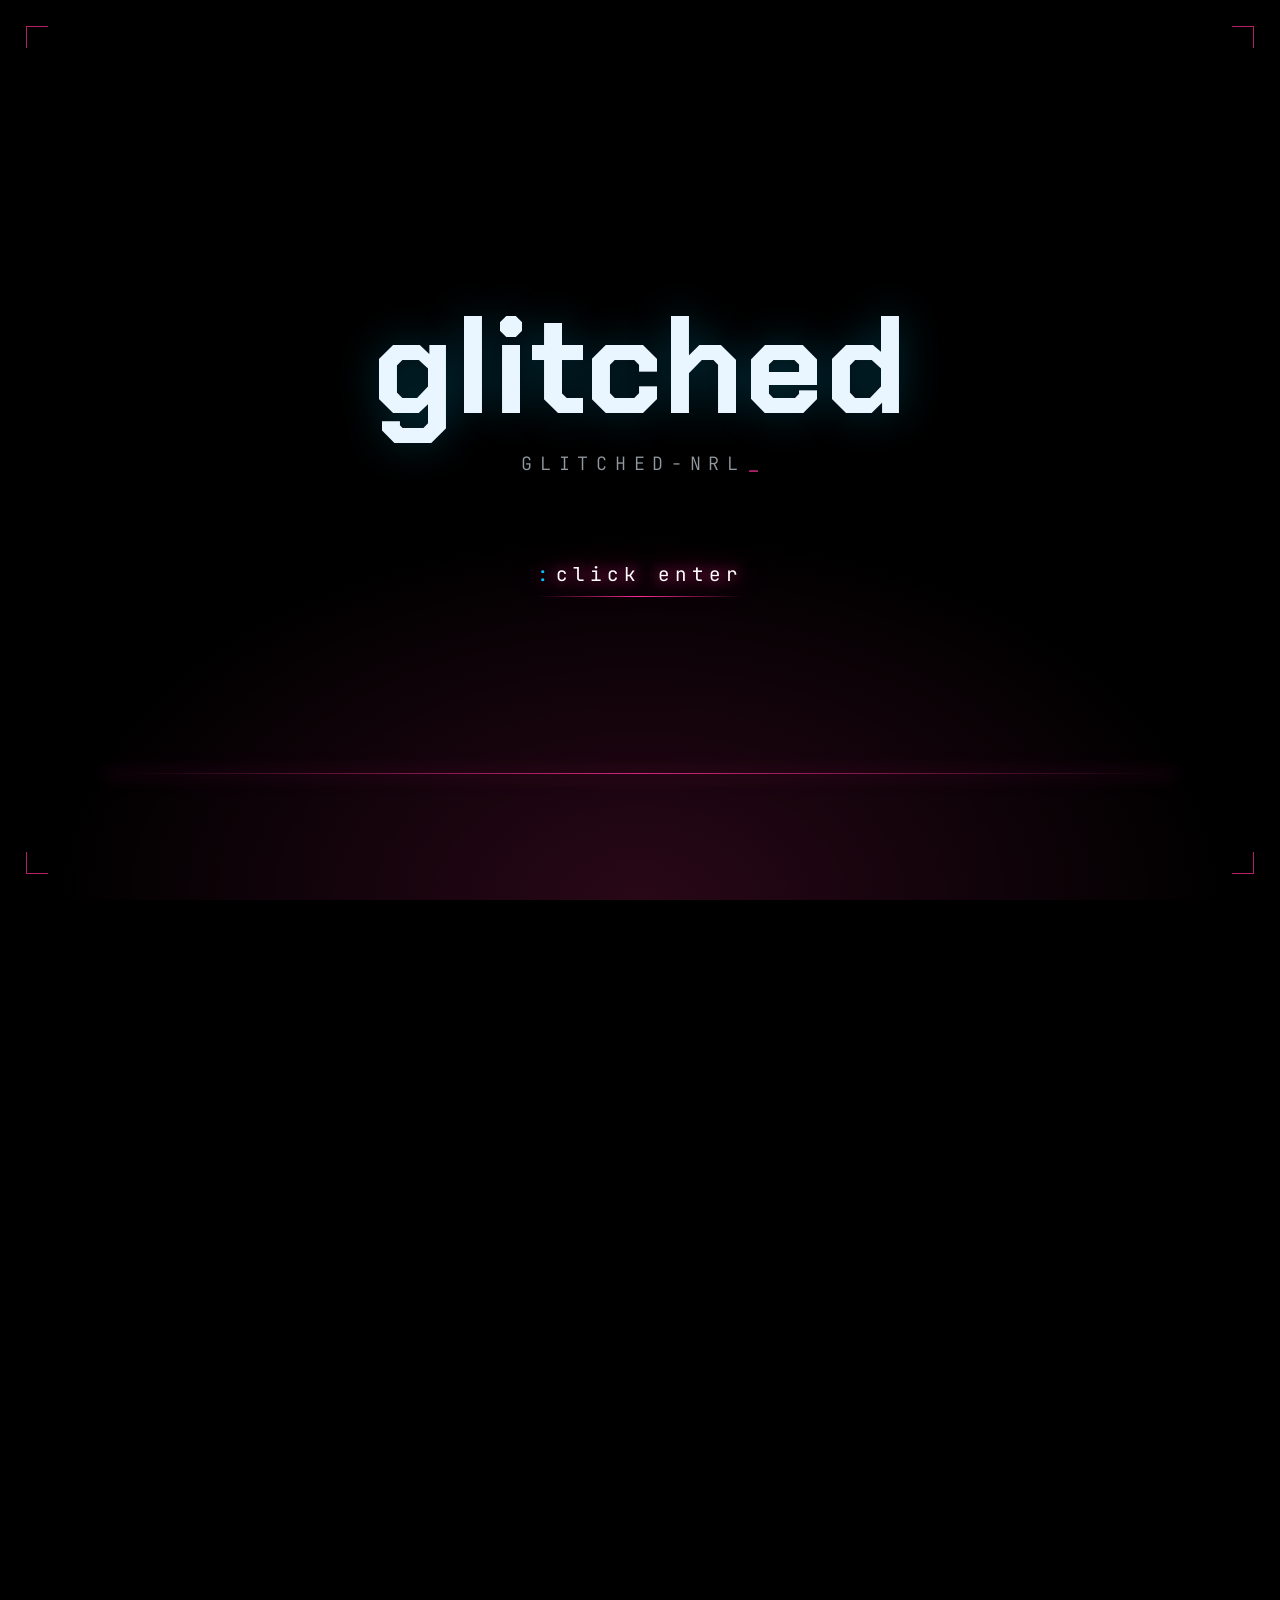
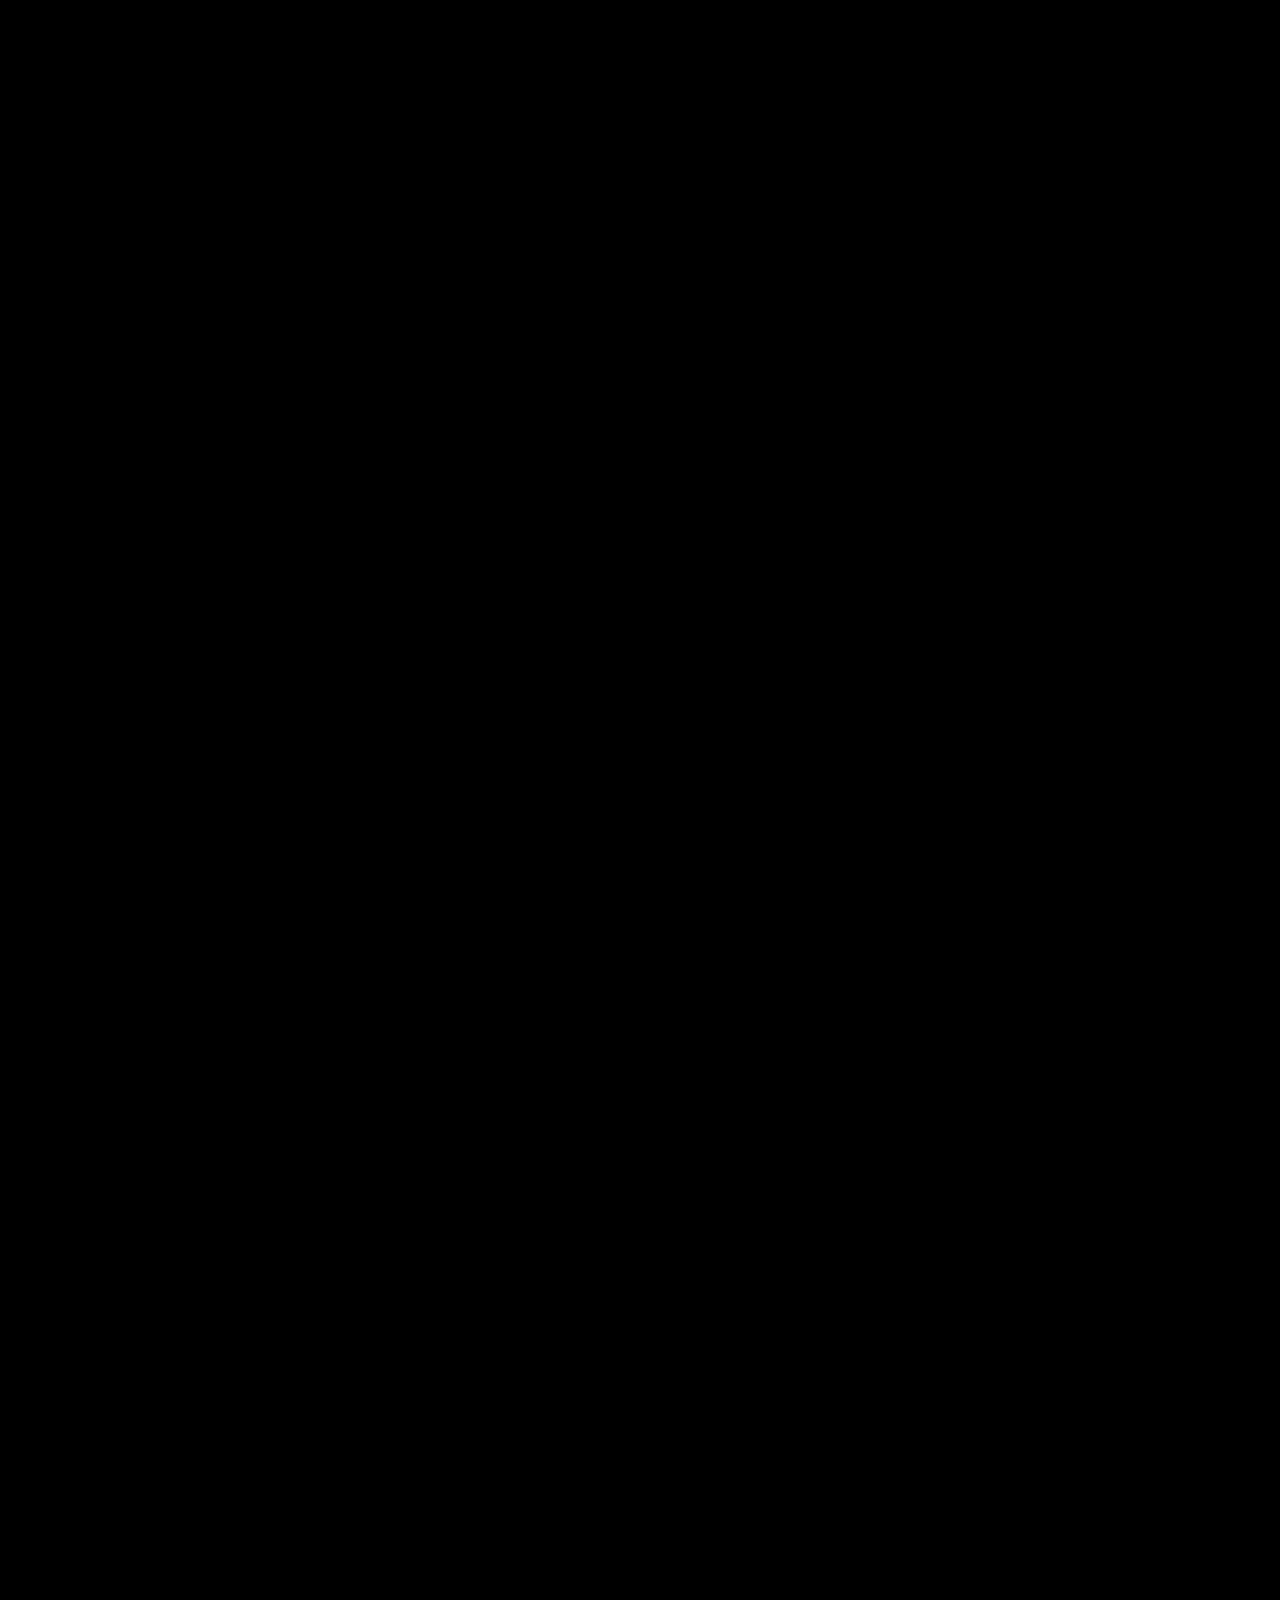
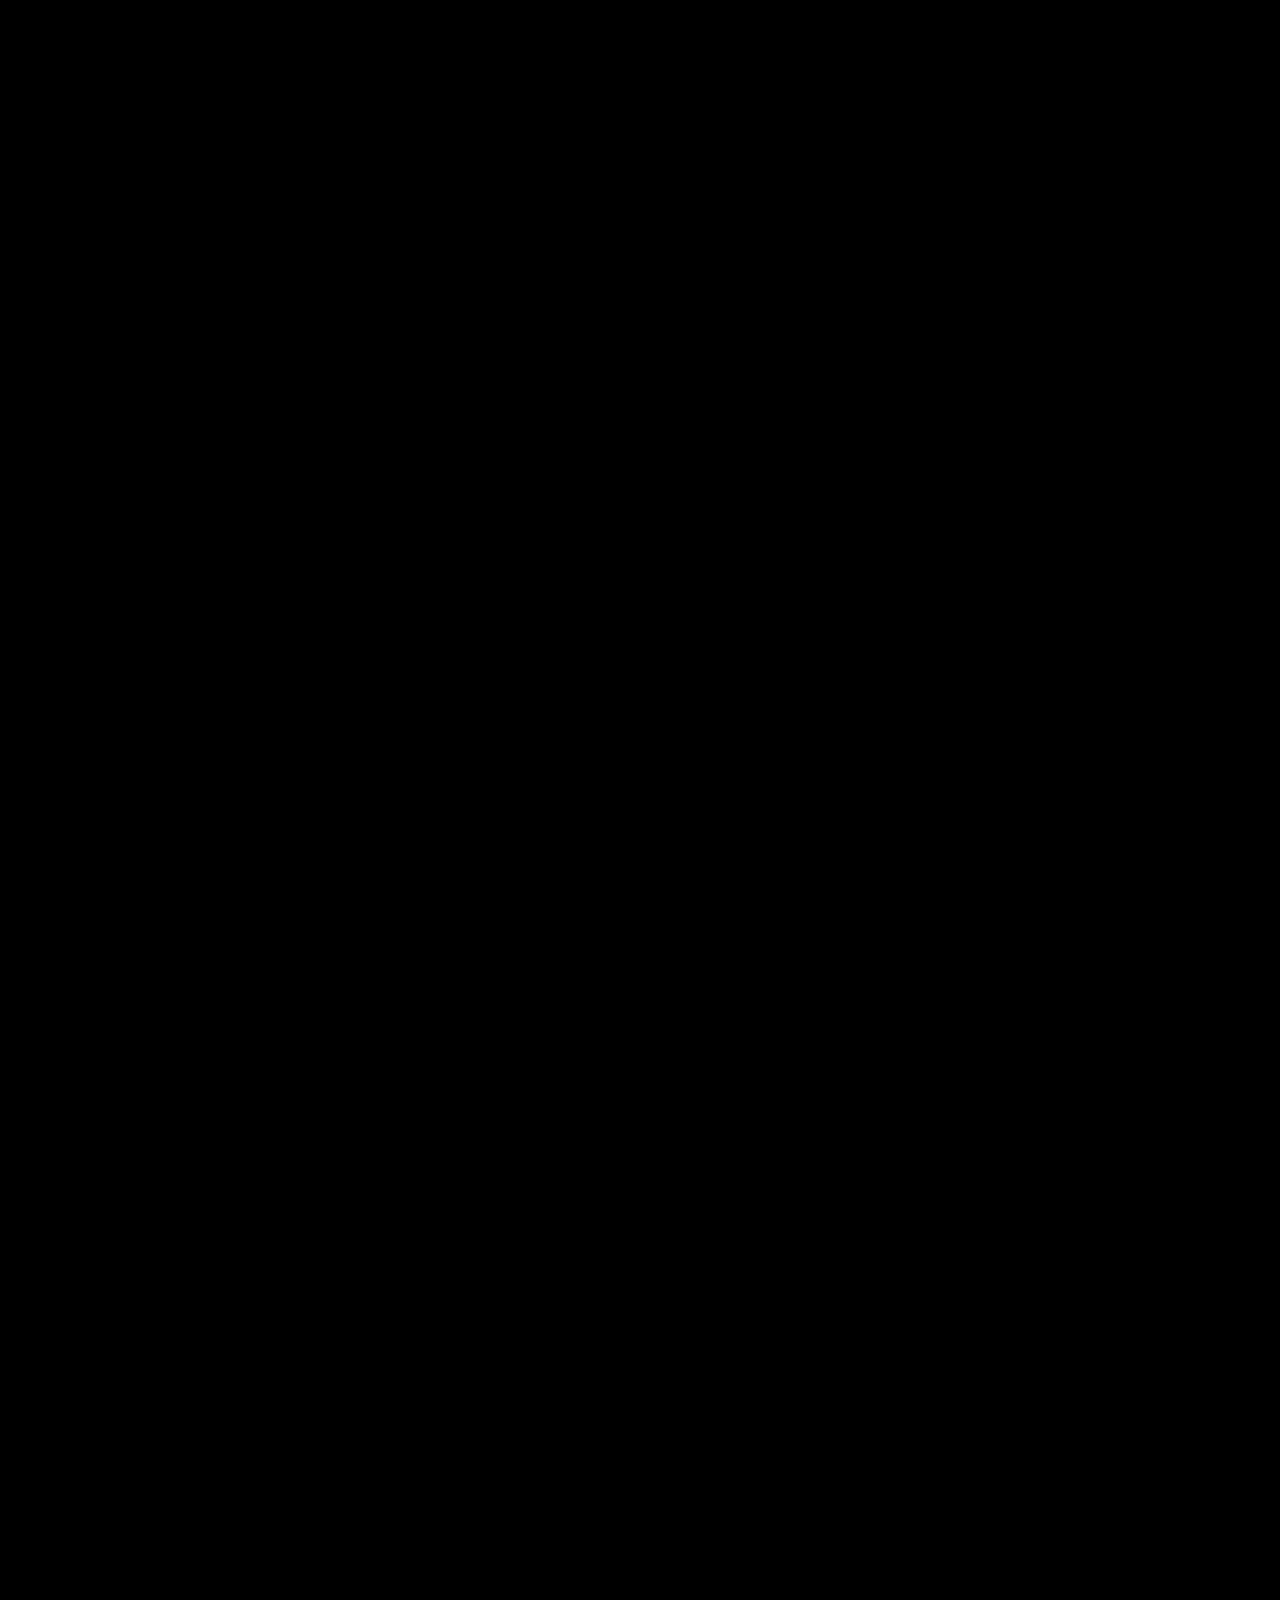
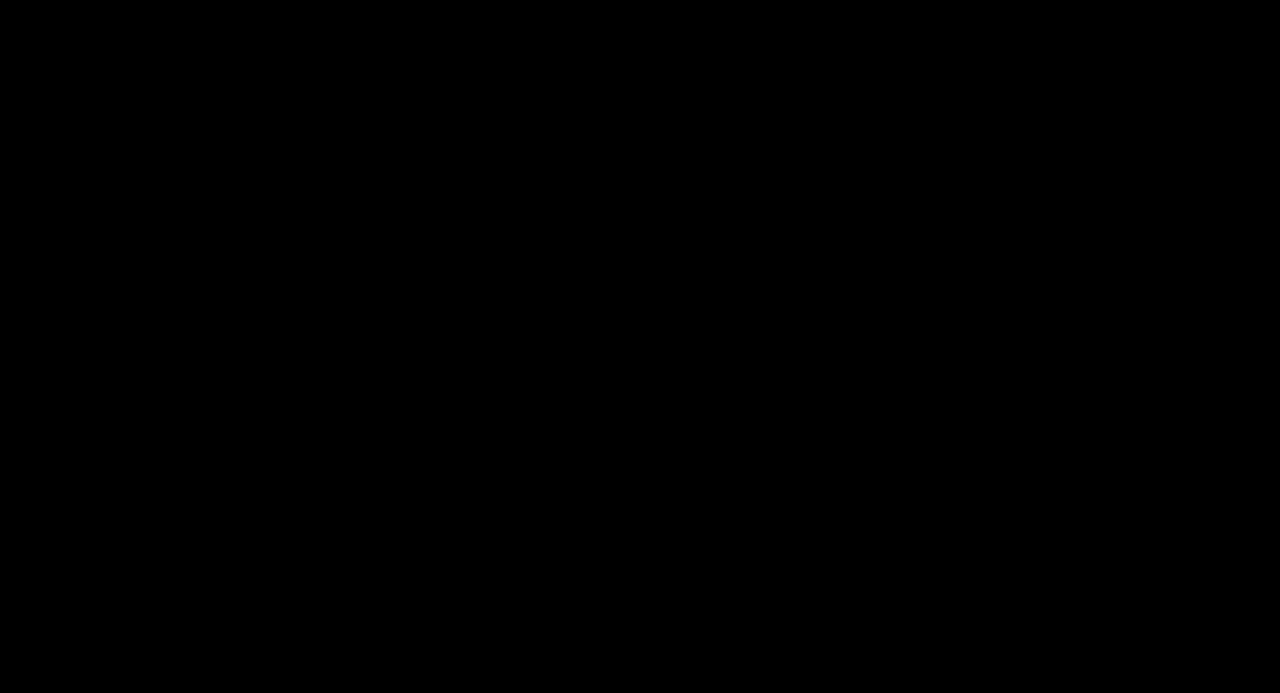
==== index.html @ 60941307 "initial commit" ====
<!DOCTYPE html>
<html lang="en">
<head>
  <meta charset="UTF-8">
  <meta name="viewport" content="width=device-width, initial-scale=1">
  <title>glitched | NRL Robotics Team</title>
  <link rel="preconnect" href="https://fonts.googleapis.com">
  <link rel="preconnect" href="https://fonts.gstatic.com" crossorigin>
  <link rel="preload" as="style" href="https://fonts.googleapis.com/css2?family=Chakra+Petch:wght@500;700&family=IBM+Plex+Sans:wght@400;500&family=JetBrains+Mono:wght@300;400;500&display=swap" onload="this.onload=null;this.rel='stylesheet'">
  <noscript><link rel="stylesheet" href="https://fonts.googleapis.com/css2?family=Chakra+Petch:wght@500;700&family=IBM+Plex+Sans:wght@400;500&family=JetBrains+Mono:wght@300;400;500&display=swap"></noscript>
  <link rel="stylesheet" href="css/style.css">
  <link rel="stylesheet" href="css/glitch.css">
  <link rel="stylesheet" href="css/decor.css">
  <link rel="stylesheet" href="css/intro.css">
  <link rel="stylesheet" href="css/slides.css">
  <link rel="stylesheet" href="css/bg.css">
  <link rel="stylesheet" href="css/team.css">
  <link rel="stylesheet" href="css/neon.css">
  <link rel="stylesheet" href="css/fpattern.css">
  <link rel="stylesheet" href="css/polish.css">
  <link rel="icon" href="images/logo.png">
</head>
<body>
  <canvas id="bg" aria-hidden="true"></canvas>
  <div id="intro" aria-hidden="true">
    <div class="shutter top"></div>
    <div class="shutter bottom"></div>
    <div class="gate" id="gate">
      <span class="gate-glow"></span>
      <span class="gate-line"></span>
      <i class="gc tl"></i><i class="gc tr"></i><i class="gc bl"></i><i class="gc br"></i>
      <div class="gate-main">
        <h1 class="glitch gate-title" data-text="glitched">glitched</h1>
        <p class="gate-sub"><span id="gateSub"></span><span class="gate-caret">_</span></p>
        <button class="gate-enter" id="gateEnter" type="button"><span class="gate-colon">:</span>click enter</button>
      </div>
    </div>
    <div class="intro-core">
      <canvas id="introCanvas"></canvas>
      <div class="intro-hud"><span id="introLabel">01 / IGNITION</span><span id="introTime">0.0s</span></div>
      <div class="intro-final">
        <img class="intro-mark" src="images/logo.png" alt="">
        <h1 class="glitch intro-logo" data-text="glitched">glitched</h1>
      </div>
      <div class="intro-bar"><span id="introFill"></span></div>
      <p class="intro-hint">click or press any key to skip</p>
    </div>
  </div>
  <header class="nav">
    <a class="brand" href="index.html#top"><img src="images/logo.png" alt=""><span class="logo glitch" data-text="glitched">glitched</span></a>
    <button class="menu-btn" aria-label="Toggle menu" aria-expanded="false" aria-controls="site-nav">Menu</button>
    <nav id="site-nav">
      <a href="#about">About NRL</a>
      <a href="#challenge">Challenge</a>
      <a href="#build">Our build</a>
      <a href="#team">Team</a>
      <a href="#contact">Contact</a>
    </nav>
  </header>

  <main id="top">
    <section class="hero slide">
      <div class="hero-text">
      <h1 class="glitch big" data-text="glitched">glitched</h1>
      <p class="boot"><span id="typed"></span><span class="cursor">_</span></p>
      <p class="sub">We are an eight-student team building an autonomous automobile for the National Robotics League, almost entirely through code.</p>
      <div class="system-readout" aria-label="Team and project status">
        <span><i></i> SYSTEM ONLINE</span><span>NRL / AUTOMOBILE</span><span>TEAM SIZE: 08</span>
      </div>
      <a class="btn" href="#team">Meet the team</a>
      </div>
      <div class="logo-hud"><span class="glow"></span><img src="images/logo.png" alt="glitched logo"><span class="hud-tag">GLITCHED // NRL TEAM</span></div>
      <div class="scroll-hint">scroll</div>
    </section>
    <div class="marquee" aria-hidden="true"><div class="mq-track"><span>CODE</span><i>✦</i><span>BUILD</span><i>✦</i><span>REPEAT</span><i>✦</i><span>AUTONOMOUS</span><i>✦</i><span>NRL</span><i>✦</i><span>EIGHT MINDS</span><i>✦</i><span>ONE ROBOT</span><i>✦</i><span>CODE</span><i>✦</i><span>BUILD</span><i>✦</i><span>REPEAT</span><i>✦</i><span>AUTONOMOUS</span><i>✦</i><span>NRL</span><i>✦</i><span>EIGHT MINDS</span><i>✦</i><span>ONE ROBOT</span><i>✦</i></div></div>


    <section id="about" class="wrap slide">
      <p class="eyebrow">01 // about</p>
      <h2>About NRL</h2>
      <p class="lead">Students <strong>design, build and battle</strong> robots in a high-energy arena. What is really being built <strong>runs deeper</strong>.</p>
      <ul class="points">
        <li><span class="num">01</span><h3>Compete fast</h3><p>Matches, skill challenges and team presentations put every decision under pressure.</p></li>
        <li><span class="num">02</span><h3>Think on your feet</h3><p>You learn to lead, adapt and improvise the moment the plan breaks.</p></li>
        <li><span class="num">03</span><h3>Science meets story</h3><p>Curiosity becomes capability, and bold ideas become something you can demonstrate.</p></li>
      </ul>

      <h2 class="h-sub">About Glitched</h2>
      <p class="lead sm">Eight students, one <strong>code-driven automobile robot</strong>, and a pilot at the controls.</p>
      <div class="stats">
        <div><b>8</b><span>members</span></div>
        <div><b>1</b><span>pilot</span></div>
        <div><b>1</b><span>robot, run by code</span></div>
      </div>
      <ul class="roles">
        <li><strong>Code</strong> drive logic and strategy</li>
        <li><strong>Piloting</strong> navigating and driving</li>
        <li><strong>Leadership</strong> direction under pressure</li>
        <li><strong>Creative</strong> video and editing</li>
        <li><strong>Marketing</strong> ads, social, editorial</li>
      </ul>
      <p class="closer">Together we aim for technical excellence, strategic thinking and real collaboration.</p>
    </section>

    <section id="challenge" class="wrap slide">
      <p class="eyebrow">02 // challenge</p>
      <h2>The challenge</h2>
      <p>Every team receives the <strong>same automobile components</strong>. What the vehicle does is <strong>decided by the code</strong>. All 8 members contribute through different methods involving writing the code, piloting the automobile, marketing, videographing, editing, strategizing and team management.</p>
      <ol class="steps">
        <li><h3>Receive the parts</h3><p>Motors, sensors, chassis, and a controller. Identical for every team. Advertising the team occurs during this stage.</p></li>
        <li><h3>Code it to life</h3><p>Drive logic, sensor handling, and strategy are all written by us.</p></li>
        <li><h3>Compete</h3><p>Fast-paced matches, skill challenges, and a team presentation to the judges.</p></li>
      </ol>
    </section>

    <section id="build" class="wrap slide">
      <p class="eyebrow">03 // build</p>
      <h2>Our build</h2>
      <p>Replace this with your real details. A log of what broke and how you fixed it is the most convincing thing on the page.</p>
      <div class="terminal">
        <div class="tbar"><i></i><i></i><i></i><span>test_drive.py</span></div>
        <p><span class="dim">$</span> run test_drive.py</p>
        <p class="err">ERROR: left motor drifts at low speed</p>
        <p class="ok">FIXED: added PID correction to wheel speed</p>
        <p class="err">ERROR: distance sensor noisy near walls</p>
        <p class="ok">FIXED: averaged last 5 readings</p>
      </div>
      <a class="btn back" href="build-log.html">Read the full build log</a>
    </section>

    <section id="team" class="wrap slide">
      <p class="eyebrow">04 // team</p>
      <h2>Meet the team</h2>
      <div id="mentor"></div>
      <div id="members" class="strips"></div>
    </section>
  </main>

  <footer id="contact" class="slide">
    <div class="logo-hud small"><span class="glow"></span><img src="images/logo.png" alt="glitched logo"></div>
    <h2 class="glitch" data-text="glitched">glitched</h2>
    <p class="contact-line"><a id="contact-address" href="mailto:home.smart010203@gmail.com">home.smart010203@gmail.com</a><button class="copy-email" type="button" data-copy="home.smart010203@gmail.com" aria-label="Copy email address">COPY</button><span aria-hidden="true">&nbsp;|&nbsp;</span><span>_glitch_d</span></p>
    <p class="dim">Code . Build . Repeat</p>
  </footer>

  <script src="js/fx.js"></script>
  <script src="js/bg.js"></script>
  <script src="js/ambient.js"></script>
  <script src="js/intro.js"></script>
  <script src="js/team.js"></script>
  <script src="js/main.js"></script>
  <script src="js/circuit.js"></script>
  <script src="js/polish.js"></script>
</body>
</html>
---- css/style.css ----
:root{
  --bg:#05070d; --panel:#0b1019; --line:#16233a;
  --blue:#00c8ff; --blue-dim:#0a6f8f; --text:#d9e4f2; --muted:#7f90a8;
  --head:'Chakra Petch',sans-serif; --body:'IBM Plex Sans',system-ui,sans-serif;
}
*{box-sizing:border-box;margin:0}
html{scroll-behavior:smooth;scroll-padding-top:72px}
body{background:var(--bg);color:var(--text);font:400 1.05rem/1.7 var(--body);
  background-image:repeating-linear-gradient(0deg,rgba(255,255,255,.015) 0 1px,transparent 1px 3px)}
h1,h2,h3{font-family:var(--head);line-height:1.15}
h2{font-size:clamp(1.8rem,4vw,2.5rem);margin-bottom:1rem}
h3{font-size:1.2rem;margin-bottom:.4rem}
p{max-width:68ch;margin-bottom:1rem}
.wrap{max-width:1000px;margin:0 auto;padding:5rem 1.5rem 1rem}
.dim,.sub{color:var(--muted)}
.lead{font-size:1.25rem}

.nav{position:fixed;inset:0 0 auto 0;z-index:10;display:flex;justify-content:space-between;align-items:center;
  padding:.9rem 1.5rem;background:rgba(5,7,13,.85);backdrop-filter:blur(8px);border-bottom:1px solid var(--line)}
.logo{font:700 1.3rem var(--head);color:var(--blue);text-decoration:none}
nav a{color:var(--text);text-decoration:none;margin-left:1.5rem;font-size:.95rem}
nav a:hover{color:var(--blue)}
.menu-btn{display:none;background:none;border:1px solid var(--line);color:var(--text);padding:.4rem .8rem;font:inherit}

.hero{min-height:100vh;display:flex;flex-direction:column;justify-content:center;align-items:flex-start;
  padding:6rem 1.5rem 3rem;max-width:1000px;margin:0 auto}
.big{font-size:clamp(3.5rem,14vw,9rem);color:var(--blue);margin-bottom:1rem}
.boot{font:500 1.2rem var(--head);color:var(--blue)}
.cursor{animation:blink 1s steps(1) infinite}
.sub{margin:1rem 0 2rem}
.btn{display:inline-block;padding:.8rem 1.8rem;border:1px solid var(--blue);color:var(--blue);text-decoration:none;font-family:var(--head);transition:.2s}
.btn:hover{background:var(--blue);color:var(--bg);box-shadow:0 0 24px rgba(0,200,255,.5)}

.steps{list-style:none;padding:0;display:grid;grid-template-columns:repeat(3,1fr);gap:1.5rem;margin-top:2rem;counter-reset:s}
.steps li{padding:1.4rem;border-left:2px solid var(--blue);background:var(--panel);counter-increment:s}
.steps h3::before{content:counter(s) ". ";color:var(--blue)}
.steps p{color:var(--muted);margin:0}

.terminal{background:var(--panel);border:1px solid var(--line);padding:1.2rem 1.5rem;font:.95rem/1.8 ui-monospace,Consolas,monospace}
.terminal p{margin:0}
.err{color:#ff5c7a}.ok{color:var(--blue)}

.grid{display:grid;grid-template-columns:repeat(auto-fill,minmax(210px,1fr));gap:1.4rem}
.card{background:var(--panel);border:1px solid var(--line);padding:1.2rem;transition:.2s}
.card:hover{border-color:var(--blue);transform:translateY(-3px);box-shadow:0 0 22px rgba(0,200,255,.15)}
.avatar{aspect-ratio:1;display:grid;place-items:center;background:#0f1a2b;margin-bottom:1rem;overflow:hidden;
  font:700 2.4rem var(--head);color:var(--blue)}
.avatar img{width:100%;height:100%;object-fit:cover}
.card .role{color:var(--blue);font-size:.9rem;margin-bottom:.4rem}
.card p{font-size:.95rem;color:var(--muted);margin:0}
.mentor{display:grid;grid-template-columns:240px 1fr;gap:2rem;align-items:center;margin-bottom:2rem;padding:1.6rem;
  border:1px solid var(--blue);background:var(--panel);box-shadow:0 0 30px rgba(0,200,255,.12)}
.mentor .avatar{margin:0}
.mentor p{margin:0 0 .6rem}

footer{margin-top:5rem;padding:4rem 1.5rem;text-align:center;border-top:1px solid var(--line)}
footer p{margin:0 auto .6rem}
footer h2{color:var(--blue)}

.reveal{opacity:0;transform:translateY(16px);transition:opacity .6s,transform .6s}
.reveal.show{opacity:1;transform:none}
:focus-visible{outline:2px solid var(--blue);outline-offset:3px}

@media(max-width:760px){
  .menu-btn{display:block}
  nav{display:none;position:absolute;top:100%;left:0;right:0;background:var(--bg);padding:1rem 1.5rem;border-bottom:1px solid var(--line)}
  nav.open{display:flex;flex-direction:column}
  nav a{margin:.5rem 0}
  .steps,.mentor{grid-template-columns:1fr}
}
@media(prefers-reduced-motion:reduce){*{animation:none!important;transition:none!important}.reveal{opacity:1;transform:none}}
---- css/glitch.css ----
/* Glitch effect: copy of the text sits behind, tinted and shifted, and jitters. */
.glitch{position:relative;display:inline-block}
.glitch::before,.glitch::after{content:attr(data-text);position:absolute;inset:0;overflow:hidden}
.glitch::before,.glitch::after{clip-path:inset(0 0 100% 0)}
.glitch::before{color:#ff2d95;transform:translate(-2px,0)}
.glitch::after{color:#00fff0;transform:translate(2px,0)}
/* The glitch only plays in short bursts (js/main.js toggles body.g-on every few seconds),
   so the browser is idle the rest of the time. */
body.g-on .glitch::before{animation:slice1 .5s steps(1)}
body.g-on .glitch::after{animation:slice2 .5s steps(1)}

@keyframes slice1{
  0%,100%{clip-path:inset(0 0 100% 0)}
  30%{clip-path:inset(10% 0 60% 0);transform:translate(-5px,0)}
  70%{clip-path:inset(55% 0 20% 0);transform:translate(4px,0)}
}
@keyframes slice2{
  0%,100%{clip-path:inset(0 0 100% 0)}
  35%{clip-path:inset(40% 0 35% 0);transform:translate(5px,0)}
  75%{clip-path:inset(75% 0 5% 0);transform:translate(-4px,0)}
}
@keyframes blink{50%{opacity:0}}
.card:hover .avatar{animation:shake .25s 2}
@keyframes shake{25%{transform:translateX(-3px)}75%{transform:translateX(3px)}}
---- css/decor.css ----
/* Dark neon-blue tech decoration for the sections */
body{background-color:var(--bg);background-attachment:fixed;background-size:auto,auto,48px 48px,48px 48px;
  background-image:
    radial-gradient(ellipse at 15% 0%,rgba(0,110,255,.14),transparent 50%),
    radial-gradient(ellipse at 90% 60%,rgba(0,200,255,.07),transparent 45%),
    linear-gradient(rgba(0,200,255,.035) 1px,transparent 1px),
    linear-gradient(90deg,rgba(0,200,255,.035) 1px,transparent 1px)}
.nav{box-shadow:0 1px 24px rgba(0,200,255,.12)}

/* Section divider: glowing line with a node */
.wrap{position:relative;margin-top:2rem}
.wrap::before{content:"";position:absolute;top:2.2rem;left:1.5rem;right:1.5rem;height:1px;
  background:linear-gradient(90deg,var(--blue),var(--line) 40%,transparent)}
.wrap::after{content:"";position:absolute;top:calc(2.2rem - 3px);left:1.5rem;width:7px;height:7px;background:var(--blue);box-shadow:0 0 12px var(--blue)}

/* Headings with a trailing circuit line */
.wrap h2{display:flex;align-items:center;gap:1rem;text-shadow:0 0 18px rgba(0,200,255,.25)}
.wrap h2::after{content:"";flex:1;height:1px;background:linear-gradient(90deg,var(--blue-dim),transparent)}

/* HUD corner brackets on panels */
.card,.mentor,.steps li,.terminal{position:relative;background:linear-gradient(160deg,#0c1626,#070b14)}
.card::before,.card::after,.mentor::before,.mentor::after,.steps li::before,.steps li::after,.terminal::before,.terminal::after{
  content:"";position:absolute;width:14px;height:14px;border:2px solid var(--blue);pointer-events:none;transition:.25s}
.card::before,.mentor::before,.steps li::before,.terminal::before{top:-1px;left:-1px;border-right:0;border-bottom:0}
.card::after,.mentor::after,.steps li::after,.terminal::after{bottom:-1px;right:-1px;border-left:0;border-top:0}
.card:hover::before,.card:hover::after,.mentor:hover::before,.mentor:hover::after{width:28px;height:28px;filter:drop-shadow(0 0 6px var(--blue))}
.steps li{border-left:1px solid var(--line)}

/* Photo frame: scanline + inner glow */
.avatar{position:relative;box-shadow:inset 0 0 30px rgba(0,200,255,.18)}
.avatar::after{content:"";position:absolute;inset:0;pointer-events:none;
  background:repeating-linear-gradient(0deg,rgba(0,200,255,.06) 0 1px,transparent 1px 4px)}

/* Terminal window bar */
.tbar{display:flex;gap:6px;align-items:center;margin:-1.2rem -1.5rem 1rem;padding:.6rem 1rem;
  border-bottom:1px solid var(--line);background:rgba(0,200,255,.05);color:var(--muted);font-size:.8rem}
.tbar i{width:8px;height:8px;border-radius:50%;background:var(--blue-dim)}
.tbar span{margin-left:.6rem}
.terminal{box-shadow:0 0 30px rgba(0,200,255,.08)}

footer{position:relative;background:linear-gradient(180deg,transparent,rgba(0,110,255,.08))}
footer::before{content:"";position:absolute;top:-1px;left:10%;right:10%;height:1px;
  background:linear-gradient(90deg,transparent,var(--blue),transparent);box-shadow:0 0 14px var(--blue)}
---- css/intro.css ----
/* Cinematic intro: canvas film (js/intro.js) + shutters that open at the end */
body.locked{overflow:hidden}
#intro{position:fixed;inset:0;z-index:100}
.shutter{position:absolute;left:0;right:0;height:50.5%;transition:transform .9s cubic-bezier(.77,0,.18,1);
  background:radial-gradient(ellipse at center,#06101f 0%,#010308 78%)}
.shutter.top{top:0;border-bottom:1px solid transparent}
.shutter.bottom{bottom:0;border-top:1px solid transparent}
#intro.open .top{border-color:var(--blue);box-shadow:0 0 30px rgba(0,200,255,.5)}
#intro.open .bottom{border-color:var(--pink);box-shadow:0 0 30px rgba(255,46,143,.45)}
#intro.open .top{transform:translateY(-101%)}
#intro.open .bottom{transform:translateY(101%)}

.intro-core{position:absolute;inset:0;transition:opacity .35s}
#intro.open .intro-core{opacity:0}
#introCanvas{position:absolute;inset:0;width:100%;height:100%;transition:opacity .6s}
#intro.final #introCanvas{opacity:.18}

/* film HUD */
.intro-hud{position:absolute;left:1.6rem;right:1.6rem;top:1.4rem;display:flex;justify-content:space-between;
  font:500 .78rem ui-monospace,Consolas,monospace;letter-spacing:.14em;color:var(--blue)}
.intro-hud #introLabel::before{content:"";display:inline-block;width:7px;height:7px;margin-right:.7rem;background:var(--pink);box-shadow:0 0 10px var(--pink);animation:blink 1s steps(1) infinite}
.intro-hud #introTime{color:var(--muted)}
.intro-bar{position:absolute;left:1.6rem;right:1.6rem;bottom:2.6rem;height:2px;background:rgba(0,200,255,.12)}
.intro-bar span{display:block;height:100%;width:100%;transform-origin:left;transform:scaleX(0);will-change:transform;background:linear-gradient(90deg,var(--blue),var(--pink));box-shadow:0 0 12px var(--pink)}
.intro-hint{position:absolute;left:0;right:0;bottom:1rem;text-align:center;font-size:.78rem;color:var(--muted);margin:0 auto}

/* final logo flash */
.intro-final{position:absolute;inset:0;display:flex;flex-direction:column;align-items:center;justify-content:center;gap:1.2rem;opacity:0;pointer-events:none}
#intro.final .intro-final{opacity:1}
.intro-final .intro-mark{width:clamp(110px,20vw,180px);filter:drop-shadow(0 0 22px rgba(0,140,255,.55));animation:none}
.intro-final .intro-logo{font-size:clamp(3rem,12vw,7rem);color:var(--blue);text-shadow:0 0 30px rgba(0,200,255,.6);animation:none}
#intro.final .intro-mark,#intro.final .intro-logo{animation:logoIn .9s ease-out both}
@keyframes logoIn{0%{opacity:0;letter-spacing:.6em;filter:blur(12px)}60%{opacity:1}100%{letter-spacing:.02em;filter:none}}

/* ===== Enter gate: black screen with a hint of neon pink, shown before the intro film ===== */
:root{--code:'JetBrains Mono','Fira Code',ui-monospace,Consolas,monospace}
.gate{position:absolute;inset:0;z-index:5;background:#000;display:flex;align-items:center;justify-content:center;transition:opacity .7s ease}
#intro.playing .gate{opacity:0;pointer-events:none}
#intro:not(.playing) .intro-core{opacity:0}
.gate-glow{position:absolute;left:0;right:0;bottom:0;height:45%;pointer-events:none;
  background:radial-gradient(ellipse at 50% 100%,rgba(255,46,143,.16),transparent 65%)}
.gate-line{position:absolute;left:8%;right:8%;bottom:14%;height:1px;
  background:linear-gradient(90deg,transparent,var(--pink),transparent);box-shadow:0 0 18px var(--pink);opacity:.8;animation:gatePulse 3.2s ease-in-out infinite}
@keyframes gatePulse{50%{opacity:.35}}
.gc{position:absolute;width:22px;height:22px;border:1px solid var(--pink);opacity:.7}
.gc.tl{top:1.6rem;left:1.6rem;border-right:0;border-bottom:0}.gc.tr{top:1.6rem;right:1.6rem;border-left:0;border-bottom:0}
.gc.bl{bottom:1.6rem;left:1.6rem;border-right:0;border-top:0}.gc.br{bottom:1.6rem;right:1.6rem;border-left:0;border-top:0}
.gate-main{position:relative;display:flex;flex-direction:column;align-items:center;text-align:center;gap:0;padding:0 1.2rem}
.gate-title{font-size:clamp(3.2rem,13vw,8.5rem);font-family:var(--head);font-weight:700;color:#eaf6ff;letter-spacing:.01em;
  text-shadow:0 0 40px rgba(0,200,255,.25);animation:gateIn 1.4s ease-out both}
@keyframes gateIn{0%{opacity:0;letter-spacing:.35em;filter:blur(10px)}100%{opacity:1;letter-spacing:.01em;filter:none}}
.gate-sub{font:300 clamp(.8rem,2.2vw,1.15rem)/1 var(--code);letter-spacing:.42em;text-transform:uppercase;color:rgba(234,246,255,.62);
  margin:.6rem 0 0 .42em;max-width:none;min-height:1.2em}
.gate-caret{color:var(--pink);animation:blink 1s steps(1) infinite;margin-left:.1em}
.gate-enter{margin-top:clamp(2.6rem,9vh,4.6rem);background:none;border:0;cursor:pointer;
  font:400 clamp(.95rem,2.4vw,1.2rem)/1 var(--code);letter-spacing:.18em;color:var(--pink);padding:.9rem 1.4rem;
  opacity:0;transition:opacity .9s,text-shadow .25s,color .25s,letter-spacing .35s}
.gate-enter.show{opacity:1}
.gate-colon{color:var(--blue);margin-right:.15em}
.gate-enter:hover,.gate-enter:focus-visible{color:#fff;text-shadow:0 0 14px var(--pink),0 0 34px var(--pink);letter-spacing:.26em;outline:0}
.gate-enter::after{content:"";display:block;height:1px;margin-top:.7rem;background:linear-gradient(90deg,transparent,var(--pink),transparent);transform:scaleX(.4);opacity:.5;transition:transform .35s,opacity .35s}
.gate-enter:hover::after,.gate-enter:focus-visible::after{transform:none;opacity:1}
.gate-title::before,.gate-title::after{opacity:.6}

/* while the film plays the page underneath is hidden, so the browser only paints the film */
body.film main,body.film .nav,body.film footer,body.film .dots{visibility:hidden}
---- css/slides.css ----
/* Slide layout (free, continuous scrolling), watermark, featured logo, slide dots */
html{scroll-padding-top:0}
.slide{min-height:100vh;position:relative;overflow:hidden}
.wrap.slide{max-width:none;margin:0;display:flex;flex-direction:column;justify-content:center;
  padding:6rem max(1.5rem,calc((100% - 1000px)/2)) 3rem}
.wrap.slide::before,.wrap.slide::after{display:none}
.slide>*:not(.wm){position:relative;z-index:1}

/* Watermark: added by js/main.js to the content slides */
.wm{position:absolute;right:4%;bottom:7%;width:min(46vw,460px);opacity:.07;pointer-events:none;user-select:none;z-index:0}

/* Hero: text left, featured logo right */
.hero.slide{max-width:none;margin:0;display:grid;grid-template-columns:1.1fr .9fr;gap:2rem;align-items:center;
  padding:6rem max(1.5rem,calc((100% - 1100px)/2)) 4rem}
.hero-text{display:flex;flex-direction:column;align-items:flex-start}
.hero .big{font-size:clamp(3rem,9vw,6.5rem)}
.scroll-hint{position:absolute!important;bottom:1.4rem;left:50%;translate:-50% 0;font:.8rem var(--head);color:var(--muted);animation:bob 2s ease-in-out infinite}
.scroll-hint::after{content:"";display:block;width:8px;height:8px;margin:.4rem auto 0;border:solid var(--blue);border-width:0 2px 2px 0;transform:rotate(45deg)}
@keyframes bob{50%{translate:-50% 6px}}

/* Decorated logo: glow, dashed ring, spinning arc ring, floating logo */
.logo-hud{position:relative;width:min(100%,420px);aspect-ratio:1;display:grid;place-items:center;margin:0 auto}
.logo-hud img{width:68%;position:relative;z-index:2;filter:drop-shadow(0 0 22px rgba(0,140,255,.45));animation:float 5s ease-in-out infinite}
body.g-on .logo-hud img{animation:float 5s ease-in-out infinite,jitter .5s steps(1)}
.logo-hud::before,.logo-hud::after{content:"";position:absolute;border-radius:50%;pointer-events:none}
.logo-hud::before{inset:3%;border:1px dashed var(--blue-dim);animation:spin 40s linear infinite}
.logo-hud::after{inset:12%;border:2px solid transparent;border-top-color:var(--blue);border-bottom-color:var(--blue);animation:spin 12s linear infinite reverse}
.logo-hud .glow{position:absolute;inset:18%;border-radius:50%;background:radial-gradient(circle,rgba(0,110,255,.3),transparent 70%)}
.hud-tag{position:absolute;bottom:-.2rem;left:50%;translate:-50% 0;font:.75rem ui-monospace,Consolas,monospace;color:var(--blue-dim);white-space:nowrap}
.logo-hud.small{width:min(70vw,300px);margin-bottom:1.5rem}
@keyframes float{50%{transform:translateY(-8px)}}
@keyframes spin{to{transform:rotate(360deg)}}
@keyframes jitter{0%,92%,100%{translate:0 0}94%{translate:4px 0}96%{translate:-4px 1px}}

/* Nav brand + intro mark */
.brand{display:flex;align-items:center;gap:.6rem;text-decoration:none}
.brand img{height:30px}
.intro-mark{width:clamp(110px,22vw,190px);animation:logoIn 1.1s ease-out both;filter:drop-shadow(0 0 20px rgba(0,140,255,.5))}

/* Last slide */
footer.slide{margin:0;display:flex;flex-direction:column;justify-content:center;align-items:center;padding:5rem 1.5rem 3rem;border-top:0}

/* Slide dots */
.dots{position:fixed;right:.9rem;top:50%;transform:translateY(-50%);z-index:20;display:flex;flex-direction:column;gap:.9rem}
.dots button{width:10px;height:10px;padding:0;border:1px solid var(--blue);background:transparent;transform:rotate(45deg);cursor:pointer;transition:.2s}
.dots button.on{background:var(--blue);box-shadow:0 0 10px var(--blue)}

/* Compact team slide so it fits one screen */
.card .avatar{aspect-ratio:4/3;margin-bottom:.8rem}
@media(min-width:761px){.mentor{grid-template-columns:150px 1fr;padding:1.1rem;margin-bottom:1.2rem}.mentor .avatar{aspect-ratio:1}}
@media(max-width:760px){.hero.slide{grid-template-columns:1fr}.hero .logo-hud{order:-1;width:min(70vw,260px)}.dots{display:none}}
---- css/bg.css ----
/* Background layer: canvas is drawn by js/bg.js */
html,body{background:#000}
body{background-image:none!important;background-color:#000}
#bg{position:fixed;inset:0;width:100%;height:100%;z-index:0;pointer-events:none}
/* faint horizontal scanlines + vignette over the canvas */
body::before{content:"";position:fixed;inset:0;z-index:1;pointer-events:none;
  background:
    radial-gradient(ellipse at center,transparent 55%,rgba(0,0,0,.65) 100%),
    repeating-linear-gradient(0deg,rgba(255,255,255,.03) 0 1px,transparent 1px 3px)}
main,footer{position:relative;z-index:2}
/* nav and dots must sit ABOVE the page content, otherwise the content swallows their clicks */
.nav{position:fixed;z-index:50;background:rgba(0,0,0,.55)}
.dots{position:fixed;z-index:40}
.wm{display:none}
/* let the background show through the panels */
.card,.mentor,.steps li,.terminal{background:linear-gradient(160deg,rgba(12,22,38,.72),rgba(5,8,16,.72))!important}
/* hero logo sits at the end of the tunnel; drop its extra rings so they don't fight the particles */
.logo-hud::before,.logo-hud::after{display:none}
.logo-hud .glow{display:none}
.hero .big{text-shadow:0 0 40px rgba(0,200,255,.25)}
/* secondary page */
.page-hero{min-height:60vh}
.log-list{display:grid;gap:1.2rem;margin-top:1.5rem}
.log-entry{padding:1.2rem 1.5rem;border:1px solid var(--line);position:relative;
  background:linear-gradient(160deg,rgba(12,22,38,.72),rgba(5,8,16,.72));font:.95rem/1.8 ui-monospace,Consolas,monospace}
.log-entry h3{font-family:var(--head);font-size:1.05rem;color:var(--blue);margin-bottom:.4rem}
.log-entry p{margin:0;max-width:none}
.back{display:inline-block;margin-top:2rem;align-self:flex-start}
@media(max-width:760px){.mentor .avatar{aspect-ratio:16/7}}

/* smooth scrolling: no live blur filters over the animated canvas, GPU-friendly layers */
.nav{backdrop-filter:none!important;-webkit-backdrop-filter:none!important;background:rgba(0,0,0,.84)!important}
#bg{transform:translateZ(0)}

/* looping animations rest while off-screen (toggled by js/fx.js) */
.logo-hud.paused img,.scroll-hint.paused,.boot.paused .cursor{animation-play-state:paused}
/* the scroll hint arrow stays still: one less constant animation */
.scroll-hint{animation:none!important}
---- css/team.css ----
/* Team: vertical strips + member page. Neon pink accents live here too. */

/* ---- team grid: broad cards (4 x 2), every member visible at once ---- */
#team.wrap.slide{padding-left:max(1.5rem,calc((100% - 1240px)/2));padding-right:max(1.5rem,calc((100% - 1240px)/2))}
.strips{display:grid;grid-template-columns:repeat(4,1fr);gap:1.1rem;margin-top:.2rem}
.strip{contain:layout paint;position:relative;display:flex;flex-direction:column;overflow:hidden;color:var(--text);text-decoration:none;
  padding:1rem;border:1px solid var(--line);background:linear-gradient(160deg,rgba(12,22,38,.72),rgba(5,8,16,.72));
  transition:transform .25s,border-color .25s,box-shadow .25s}
.strip::before{content:"";position:absolute;left:-1px;top:0;bottom:0;width:2px;
  background:linear-gradient(180deg,var(--blue),transparent 55%,var(--pink));opacity:.45;transition:opacity .3s,box-shadow .3s}
.strip:hover,.strip:focus-visible{transform:translateY(-3px);border-color:var(--pink);box-shadow:0 0 22px rgba(255,45,149,.16)}
.strip:hover::before{opacity:1;box-shadow:0 0 14px rgba(255,45,149,.55)}
.strip .idx{position:absolute;top:.9rem;right:1rem;z-index:2;font:500 .8rem ui-monospace,Consolas,monospace;color:var(--pink);letter-spacing:.1em}
.strip .vtext{display:none}
.strip .full{position:static;display:flex;flex-direction:column;opacity:1;transform:none;pointer-events:auto;padding:0}
.strip .full .avatar{aspect-ratio:16/9;width:100%;max-height:none;margin-bottom:.8rem}
.strip .full h3{font-size:1.1rem;margin-bottom:.1rem}
.strip .role{color:var(--blue);font-size:.88rem;margin-bottom:.3rem}
.strip .bio{font-size:.88rem;color:var(--muted);margin:0 0 .5rem}
.go{font:500 .8rem var(--head);letter-spacing:.1em;color:var(--pink);text-transform:uppercase}

/* mentor card is a link now */
a.mentor{color:var(--text);text-decoration:none;transition:border-color .25s,box-shadow .25s}
a.mentor:hover{border-color:var(--pink);box-shadow:0 0 30px rgba(255,45,149,.18)}
a.mentor .go{display:inline-block;margin-top:.2rem}

/* tablets / phones */
@media(max-width:980px){.strips{grid-template-columns:repeat(2,1fr)}}
@media(max-width:520px){.strips{grid-template-columns:1fr}.strip .full .avatar{aspect-ratio:16/7}}

/* ---- member page ---- */
.member-page{max-width:1100px;margin:0 auto;padding:7rem 1.5rem 4rem;position:relative;z-index:2}
.back-link{display:inline-block;margin-bottom:1.6rem;font:500 .85rem var(--head);letter-spacing:.1em;text-transform:uppercase;color:var(--blue);text-decoration:none}
.back-link:hover{color:var(--pink)}
.m-hero{display:grid;grid-template-columns:minmax(220px,340px) 1fr;gap:2.4rem;align-items:center;margin-bottom:2.4rem}
.m-photo{position:relative;padding:.6rem;border:1px solid var(--line);background:rgba(7,11,20,.6)}
.m-photo .avatar{aspect-ratio:1;margin:0;font-size:5rem}
.m-photo::before,.m-photo::after{content:"";position:absolute;width:18px;height:18px;border:2px solid var(--blue)}
.m-photo::before{top:-1px;left:-1px;border-right:0;border-bottom:0}
.m-photo::after{bottom:-1px;right:-1px;border-left:0;border-top:0;border-color:var(--pink)}
.m-num{font:700 clamp(3rem,9vw,6rem) var(--head);line-height:1;color:transparent;-webkit-text-stroke:1px var(--pink);opacity:.85}
.m-info h1{font-size:clamp(2rem,5vw,3.4rem);margin:.2rem 0 .4rem}
.m-role{display:inline-block;font:500 .9rem var(--head);letter-spacing:.12em;text-transform:uppercase;color:var(--blue);
  border:1px solid var(--blue);padding:.25rem .7rem;margin-bottom:1rem}
.m-bio{color:var(--text);font-size:1.1rem}
.m-grid{display:grid;grid-template-columns:1.4fr 1fr;gap:1.4rem;margin-bottom:2.4rem}
.m-card{position:relative;padding:1.4rem 1.5rem;border:1px solid var(--line);background:linear-gradient(160deg,rgba(12,22,38,.72),rgba(5,8,16,.72))}
.m-card::before,.m-card::after{content:"";position:absolute;width:14px;height:14px;border:2px solid var(--blue);pointer-events:none}
.m-card::before{top:-1px;left:-1px;border-right:0;border-bottom:0}
.m-card::after{bottom:-1px;right:-1px;border-left:0;border-top:0;border-color:var(--pink)}
.m-card h2{font-size:1.1rem;margin:0 0 .8rem;display:flex;align-items:center;gap:.6rem;text-shadow:none;letter-spacing:.06em;text-transform:uppercase}
.m-card h2::before{content:"";width:7px;height:7px;background:var(--pink);box-shadow:0 0 10px var(--pink)}
.m-card h2::after{display:none}
.m-card p{margin:0;color:var(--muted);max-width:none}
.m-card.wide{grid-column:1/-1}
.m-card .ph{color:var(--muted);font-style:italic;opacity:.75}
.chips{display:flex;flex-wrap:wrap;gap:.5rem}
.chip{padding:.25rem .7rem;border:1px solid var(--line);font:500 .85rem ui-monospace,Consolas,monospace;color:var(--text)}
.chip:nth-child(3n){border-color:rgba(255,45,149,.5)}
.m-list{list-style:none;padding:0;margin:0;display:grid;gap:.6rem}
.m-list li{position:relative;padding-left:1.2rem;color:var(--muted)}
.m-list li::before{content:"";position:absolute;left:0;top:.7em;width:6px;height:6px;background:var(--blue)}
.m-list a{color:var(--blue);text-decoration:none}
.m-list a:hover{color:var(--pink)}
.m-nav{display:flex;justify-content:space-between;gap:1rem;border-top:1px solid var(--line);padding-top:1.4rem;flex-wrap:wrap}
.m-nav a{display:block;color:var(--text);text-decoration:none;font:500 .95rem var(--head);padding:.6rem 1rem;border:1px solid var(--line);transition:.2s}
.m-nav a small{display:block;color:var(--pink);font-size:.7rem;letter-spacing:.14em;text-transform:uppercase}
.m-nav a:hover{border-color:var(--pink);box-shadow:0 0 18px rgba(255,45,149,.2)}
.m-nav .mid{align-self:center;border:0;color:var(--blue)}
@media(max-width:760px){.m-hero,.m-grid{grid-template-columns:1fr}.m-photo{max-width:260px}}

/* full-width team layout (the slide is a flex column that left-aligns its children) */
#mentor,#members{width:100%}
.strip .full .avatar{aspect-ratio:2.6/1}
.strip{padding:.9rem 1rem}
@media(max-width:520px){.strip .full .avatar{aspect-ratio:16/6}}
---- css/neon.css ----
/* Neon pink accents, kept subtle: borders, nodes, small labels. Change --pink to retune the whole site. */
:root{--pink:#ff2d95;--pink-dim:#8f1a55}
::selection{background:var(--pink);color:#000}
:focus-visible{outline-color:var(--pink)}
html{scrollbar-color:var(--pink-dim) #05070d}

/* nav: cyan-to-pink underline */
.nav{border-bottom:1px solid transparent!important;border-image:linear-gradient(90deg,var(--blue),var(--line) 45%,var(--pink)) 1}
nav a:hover{color:var(--pink)}

/* section headings: pink node + cyan-to-pink rule */
.wrap h2::before{content:"";flex:none;width:8px;height:8px;background:var(--pink);box-shadow:0 0 10px var(--pink);order:-1}
.wrap h2::after{background:linear-gradient(90deg,var(--blue-dim),var(--pink-dim) 70%,transparent)!important}

/* panels: bottom-right corner bracket in pink */
.card::after,.mentor::after,.steps li::after,.terminal::after{border-color:var(--pink)!important}
.steps h3::before{color:var(--pink)}
.terminal .tbar i:first-child{background:var(--pink)}
.err{color:var(--pink)}
.cursor{color:var(--pink)}

/* buttons: pink offset shadow, fills cyan on hover as before */
.btn{box-shadow:4px 4px 0 rgba(255,45,149,.4)}
.btn:hover{box-shadow:0 0 24px rgba(0,200,255,.5),4px 4px 0 var(--pink)}

/* slide dots */
.dots button.on{background:var(--pink);border-color:var(--pink);box-shadow:0 0 10px var(--pink)}
.dots button:hover{border-color:var(--pink)}

/* hero + footer details */
.hud-tag{color:var(--pink-dim)}
footer::before{background:linear-gradient(90deg,transparent,var(--blue),var(--pink),transparent)!important;box-shadow:0 0 14px var(--pink)!important}
footer p:first-of-type{color:var(--text)}
.scroll-hint::after{border-color:var(--pink)}

/* glitch text uses the neon pink offset */
.glitch::before{color:var(--pink)!important}
---- css/fpattern.css ----
/* F-pattern layout + complementary palette (cyan <-> amber, pink as the neon accent).
   Hierarchy: eyebrow (tiny) > h2 (top bar) > lead (bold keywords) > left-aligned stem > secondary bar. */
:root{--amber:#ffb02e;--amber-dim:#8a5f12;--hi:#fff}
strong{color:var(--hi);font-weight:600}
.eyebrow{font:500 .78rem ui-monospace,Consolas,monospace;letter-spacing:.22em;text-transform:uppercase;color:var(--amber);margin:0 0 .5rem;opacity:.9}
.eyebrow::before{content:"";display:inline-block;width:22px;height:1px;background:var(--amber);vertical-align:middle;margin-right:.7rem}
.wrap.slide{align-items:flex-start}
.lead{font-size:1.25rem;max-width:62ch}
.lead.sm{font-size:1.1rem;margin-bottom:1rem}

/* About: the stem down the left edge */
.points{list-style:none;padding:0;margin:.8rem 0 2rem;width:100%;border-left:1px solid var(--line);
  background:linear-gradient(90deg,rgba(255,176,46,.06),transparent 40%)}
.points li{display:grid;grid-template-columns:3.6rem 12rem 1fr;align-items:baseline;gap:.5rem;padding:.7rem 0;position:relative}
.points li+li{border-top:1px dashed rgba(127,144,168,.18)}
.points li::before{content:"";position:absolute;left:-1px;top:0;bottom:0;width:2px;background:var(--amber);transform:scaleY(0);transform-origin:top;transition:transform .35s}
.points li:hover::before{transform:scaleY(1)}
.points .num{font:700 1.5rem var(--head);color:var(--amber);padding-left:1rem}
.points h3{margin:0;color:var(--hi);font-size:1.1rem}
.points p{margin:0;color:var(--muted);max-width:none;font-size:.98rem}

.h-sub{width:min(100%,640px);font-size:clamp(1.4rem,3vw,1.9rem)}
.stats{display:flex;gap:2.2rem;flex-wrap:wrap;margin:.2rem 0 1rem}
.stats div{display:flex;align-items:baseline;gap:.55rem}
.stats b{font:700 2.2rem var(--head);color:var(--amber);text-shadow:0 0 18px rgba(255,176,46,.35)}
.stats span{font-size:.85rem;color:var(--muted);text-transform:uppercase;letter-spacing:.08em}
.roles{list-style:none;padding:0;margin:0 0 .8rem;display:grid;grid-template-columns:repeat(auto-fit,minmax(150px,1fr));gap:.45rem 1.5rem;width:100%}
.roles li{font-size:.95rem;color:var(--muted);padding-left:1.1rem;position:relative}
.roles li::before{content:"";position:absolute;left:0;top:.62em;width:6px;height:6px;background:var(--pink);box-shadow:0 0 8px var(--pink)}
.roles strong{display:block;color:var(--hi)}
.closer{color:var(--text);border-left:2px solid var(--pink);padding-left:1rem;margin:.4rem 0 0}

/* Challenge: steps become a left-aligned stem with amber numerals */
.steps{grid-template-columns:1fr!important;gap:.9rem!important}
.steps li{padding:1rem 1.4rem!important}
.steps h3::before{color:var(--amber)!important;font-family:var(--head);margin-right:.2rem}
.steps h3{color:var(--hi)}
.steps p{max-width:none}
.back{border-color:var(--amber)!important;color:var(--amber)!important;box-shadow:4px 4px 0 rgba(255,45,149,.4)!important}
.back:hover{background:var(--amber)!important;color:#000!important}

/* section ping: the heading node flashes once when its slide first scrolls into view */
.slide.seen .wrap h2:first-of-type::before,.slide.seen>h2:first-of-type::before{animation:ping 1s ease-out 1}
@keyframes ping{0%{transform:scale(1)}30%{transform:scale(2.2);box-shadow:0 0 22px var(--pink)}100%{transform:scale(1)}}

/* ambient layer (js/ambient.js): drifting telemetry tags, a rare scan sweep, a depth readout */
#ambient{position:fixed;inset:0;z-index:1;pointer-events:none;overflow:hidden}
.amb-tag{position:absolute;font:.7rem ui-monospace,Consolas,monospace;letter-spacing:.08em;white-space:nowrap;opacity:0;
  animation:ambTag 7s ease-in-out forwards}
@keyframes ambTag{0%{opacity:0;transform:translateY(14px)}20%{opacity:.8}80%{opacity:.6}100%{opacity:0;transform:translateY(-26px)}}
.amb-sweep{position:absolute;top:0;bottom:0;left:0;width:2px;opacity:0;
  background:linear-gradient(180deg,transparent,rgba(0,200,255,.5),rgba(255,45,149,.4),transparent)}
.amb-sweep.go{animation:ambSweep 3.2s ease-in-out}
@keyframes ambSweep{0%{opacity:0;transform:translateX(-5vw)}15%{opacity:.35}85%{opacity:.35}100%{opacity:0;transform:translateX(105vw)}}
.amb-read{position:absolute;left:1.2rem;bottom:1rem;font:.68rem ui-monospace,Consolas,monospace;letter-spacing:.14em;color:var(--blue);opacity:.8}
.amb-read b{color:var(--amber);font-weight:500}
@media(max-width:760px){
  .points li{grid-template-columns:2.8rem 1fr;row-gap:0}
  .points li p{grid-column:2}
  .amb-read,.amb-tag{display:none}
}
@media(prefers-reduced-motion:reduce){#ambient{display:none}}

/* blueprint layer (js/circuit.js) sits behind the content of every slide */
.slide>.deco{position:absolute!important;inset:0;z-index:0!important;pointer-events:none;overflow:hidden;contain:strict}
.cpulse{opacity:0;stroke-dasharray:10 100;stroke-dashoffset:10}
.cpulse.go{animation:cpulse 2.4s linear 1}
@keyframes cpulse{0%{opacity:1;stroke-dashoffset:10}92%{opacity:1}100%{opacity:0;stroke-dashoffset:-100}}
@media(prefers-reduced-motion:reduce){.cpulse{display:none}}
---- css/polish.css ----
/* Polish layer (js/polish.js): scroll progress, cursor, scrollspy, staggered entrances, page wipe, marquee. */

/* scroll progress */
.progress{position:fixed;top:0;left:0;right:0;height:2px;z-index:60;transform:scaleX(0);transform-origin:left;pointer-events:none;
  background:linear-gradient(90deg,var(--blue),var(--pink),var(--amber));box-shadow:0 0 10px rgba(255,45,149,.6)}

/* nav: active section underlined */
nav a{position:relative}
nav a::after{content:"";position:absolute;left:0;right:0;bottom:-6px;height:2px;background:linear-gradient(90deg,var(--blue),var(--pink));
  transform:scaleX(0);transform-origin:left;transition:transform .3s}
nav a:hover::after,nav a.active::after{transform:scaleX(1)}
nav a.active{color:var(--hi)!important}
@media(max-width:760px){nav a::after{display:none}}

/* custom cursor (desktop only, enabled after first mouse move) */
.pj-cursor,.pj-cursor *{cursor:none!important}
.cur-dot,.cur-ring{position:fixed;left:0;top:0;pointer-events:none;z-index:10000;opacity:0;transition:opacity .25s}
.pj-cursor .cur-dot,.pj-cursor .cur-ring{opacity:1}
.cur-dot::before{content:"";display:block;width:6px;height:6px;margin:-3px 0 0 -3px;background:var(--pink);box-shadow:0 0 10px var(--pink)}
.cur-ring::before{content:"";display:block;width:34px;height:34px;margin:-17px 0 0 -17px;border:1px solid rgba(0,200,255,.7);border-radius:50%;
  transition:transform .25s cubic-bezier(.3,.7,.2,1),border-color .25s,background .25s}
.cur-ring.hot::before{transform:scale(1.7);border-color:var(--pink);background:rgba(255,45,149,.08)}
.cur-ring.down::before{transform:scale(.7)}
.cur-ring.hot.down::before{transform:scale(1.3)}

/* staggered entrances: JS adds .pj to <html> and .in to a slide when it scrolls into view */
@keyframes rise{from{opacity:0;transform:translateY(26px);filter:blur(6px)}to{opacity:1;transform:none;filter:none}}
@keyframes typeLine{from{clip-path:inset(0 100% 0 0)}to{clip-path:inset(0 0 0 0)}}
.pj .slide:not(.in) :is(.points li,.roles li,.stats div,.steps li,.strip){opacity:0}
.pj .slide.in :is(.points li,.roles li,.stats div,.steps li,.strip){animation:rise .8s cubic-bezier(.2,.7,.2,1) backwards;animation-delay:calc(var(--i,0)*90ms + .15s)}
.pj .slide:not(.in) .terminal p{clip-path:inset(0 100% 0 0)}
.pj .slide.in .terminal p{animation:typeLine .7s steps(34) backwards;animation-delay:calc(var(--i,0)*.65s + .4s)}
.pj .slide h2::after{transform-origin:left;transition:transform 1.1s cubic-bezier(.3,.7,.2,1) .25s}
.pj .slide:not(.in) h2::after{transform:scaleX(0)}
.pj .reveal{filter:blur(5px);transition:opacity .8s,transform .8s,filter .8s}
.pj .reveal.show{filter:none}

/* team cards: tilt + cursor spotlight */
.strip::after{content:"";position:absolute;inset:0;pointer-events:none;opacity:0;transition:opacity .3s;
  background:radial-gradient(260px circle at var(--mx,50%) var(--my,50%),rgba(255,45,149,.16),transparent 60%)}
.strip:hover::after{opacity:1}

/* hero parallax follows the pointer */
.logo-hud,.hero-text{transition:transform .45s cubic-bezier(.2,.7,.2,1)}

/* marquee band under the hero */
.marquee{position:relative;z-index:2;overflow:hidden;border-top:1px solid var(--line);border-bottom:1px solid var(--line);background:rgba(0,0,0,.6);padding:.75rem 0}
.mq-track{display:flex;align-items:center;width:max-content;animation:mq 34s linear infinite}
.mq-track.paused{animation-play-state:paused}
.mq-track span{font:700 1.15rem var(--head);letter-spacing:.32em;text-transform:uppercase;padding:0 1.6rem;color:transparent;-webkit-text-stroke:1px rgba(0,200,255,.6)}
.mq-track span:nth-of-type(3n){-webkit-text-stroke-color:rgba(255,45,149,.75)}
.mq-track span:nth-of-type(3n+2){color:rgba(217,228,242,.85);-webkit-text-stroke:0}
.mq-track i{color:var(--amber);font-style:normal;font-size:.9rem}
@keyframes mq{to{transform:translateX(-50%)}}

/* page transition wipe */
.wipe{position:fixed;inset:0;z-index:9000;pointer-events:none;transform:scaleX(0);transform-origin:left;
  background:linear-gradient(90deg,#000 0,#000 92%,var(--pink));transition:transform .45s cubic-bezier(.7,0,.2,1)}
.wipe.go{transform:scaleX(1)}
.wipe.cover{transform:scaleX(1);transform-origin:right;transition:none}
.wipe.cover.out{transform:scaleX(0);transition:transform .55s cubic-bezier(.7,0,.2,1)}

@media(prefers-reduced-motion:reduce){.mq-track{animation:none}.progress,.cur-dot,.cur-ring,.wipe{display:none}}

/* hero status readout */
.system-readout{display:flex;flex-wrap:wrap;gap:.5rem 1.4rem;margin:0 0 1.6rem;font:500 .72rem ui-monospace,Consolas,monospace;letter-spacing:.16em;color:#4fd8ff;text-shadow:0 0 6px #000,0 0 12px #000}
.system-readout span{display:inline-flex;align-items:center;gap:.5rem}
.system-readout i{width:7px;height:7px;border-radius:50%;background:var(--pink);box-shadow:0 0 10px var(--pink)}
body.g-on .system-readout i{opacity:.4}

/* footer contact line + copy button */
.contact-line{display:flex;flex-wrap:wrap;justify-content:center;align-items:center;gap:.3rem .5rem;max-width:none}
.contact-line a{color:var(--text);text-decoration:none;border-bottom:1px dashed var(--pink)}
.contact-line a:hover{color:var(--pink)}
.copy-email{font:500 .7rem ui-monospace,Consolas,monospace;letter-spacing:.14em;color:var(--amber);background:transparent;border:1px solid var(--amber-dim);padding:.15rem .55rem;cursor:pointer;transition:.2s}
.copy-email:hover{border-color:var(--amber);background:rgba(255,176,46,.1)}
.copy-email.done{color:#000;background:var(--amber);border-color:var(--amber)}
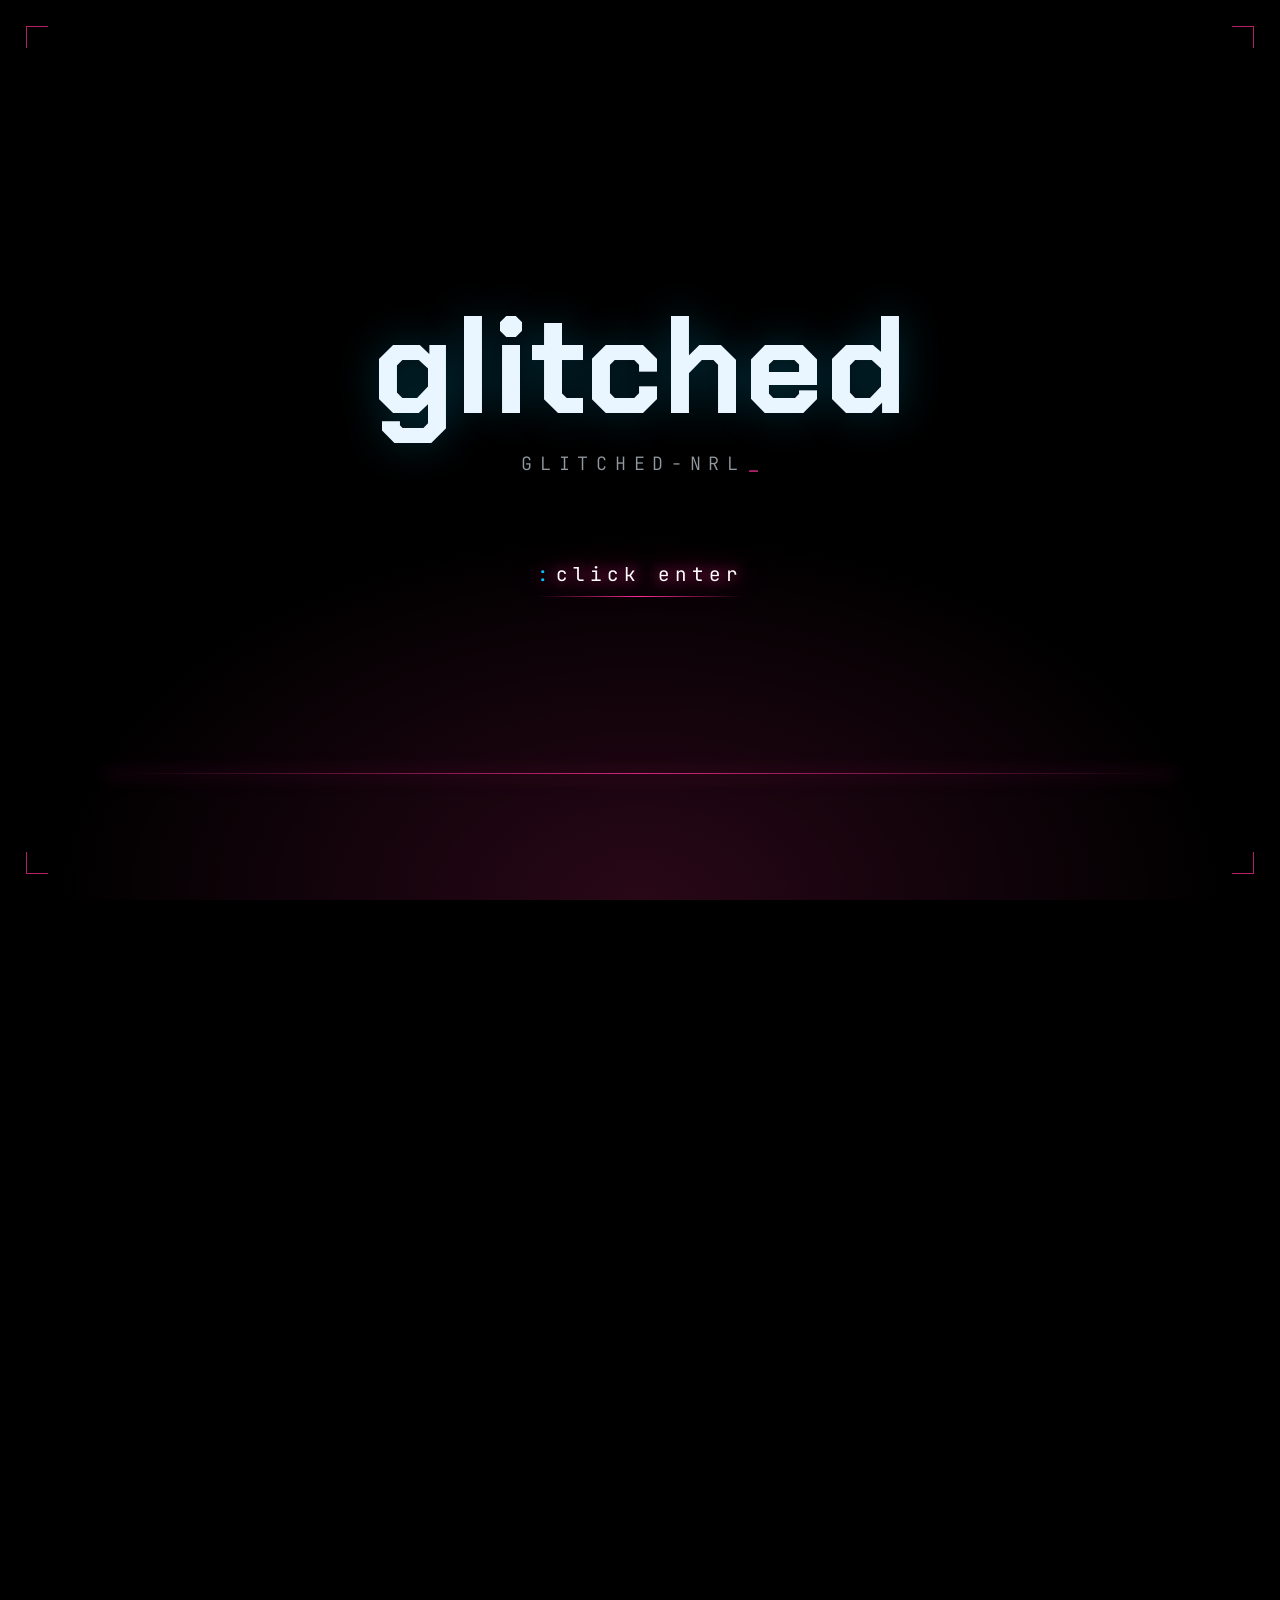
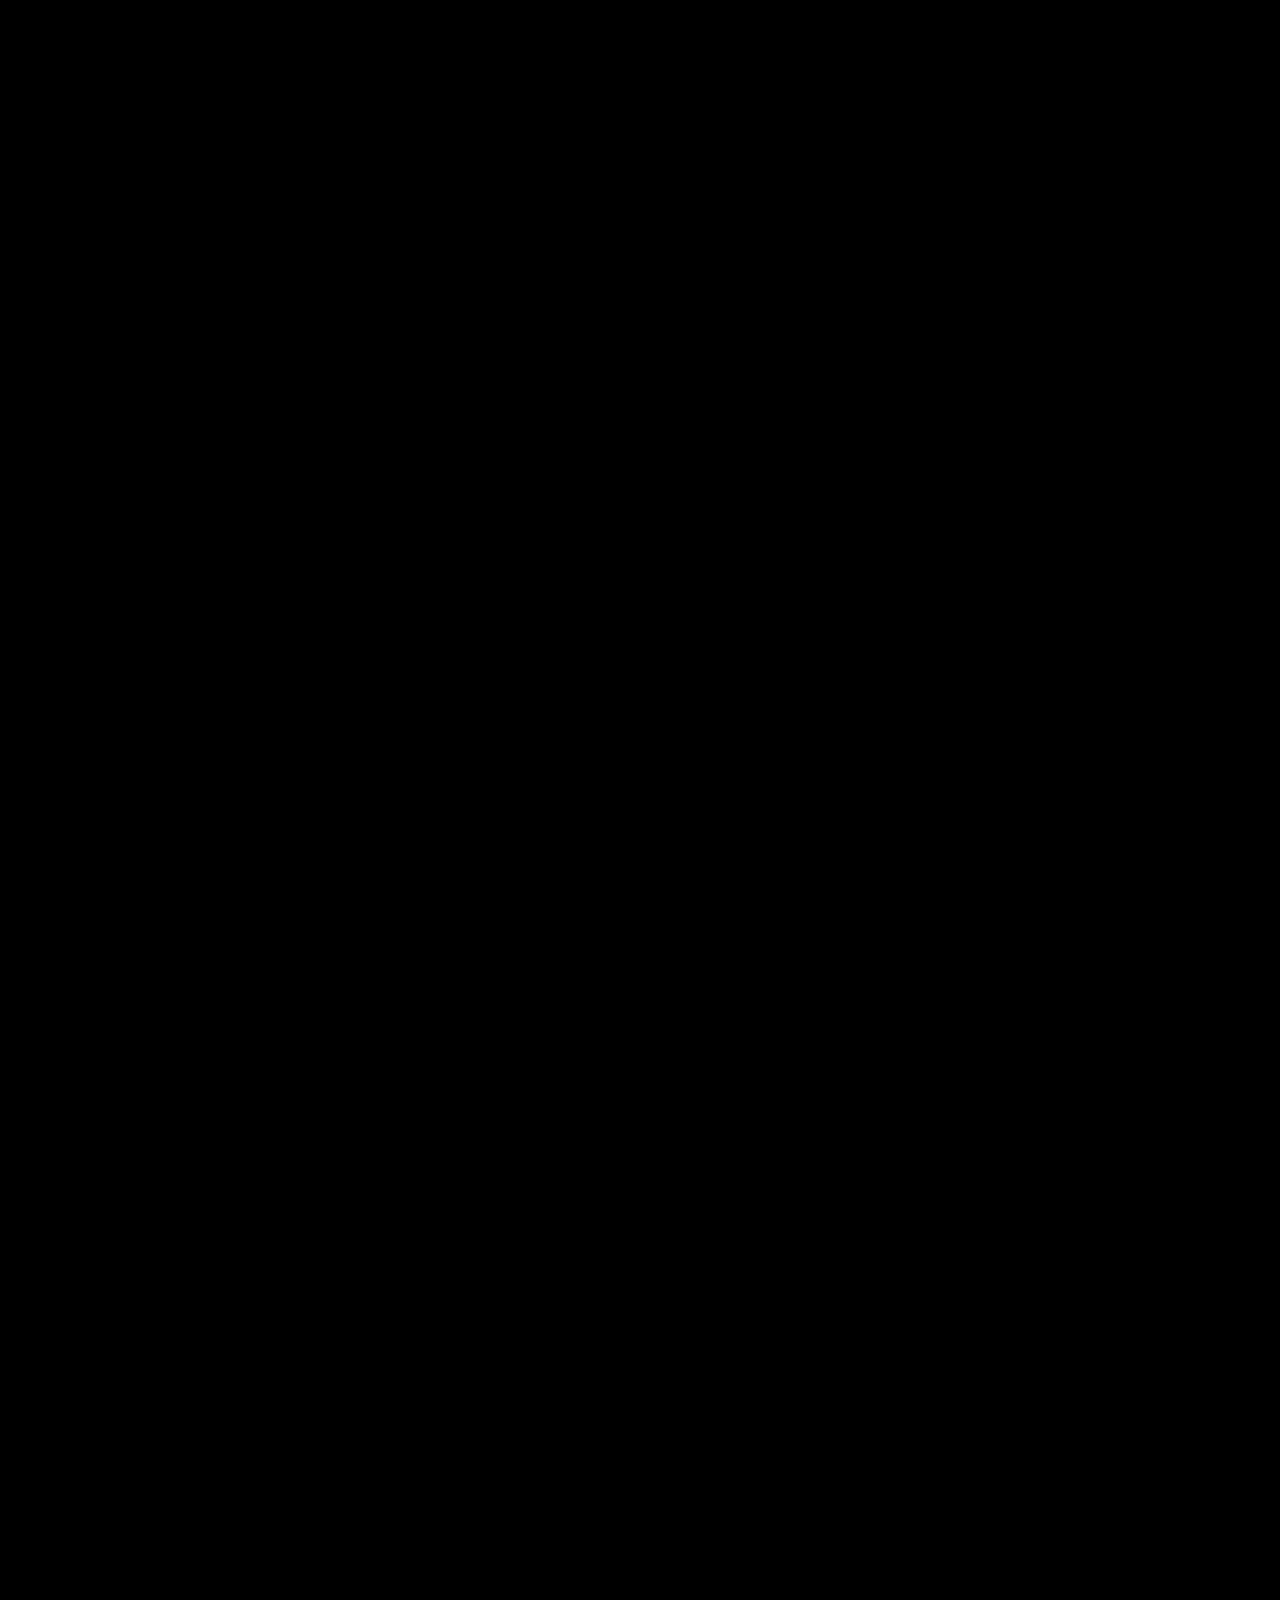
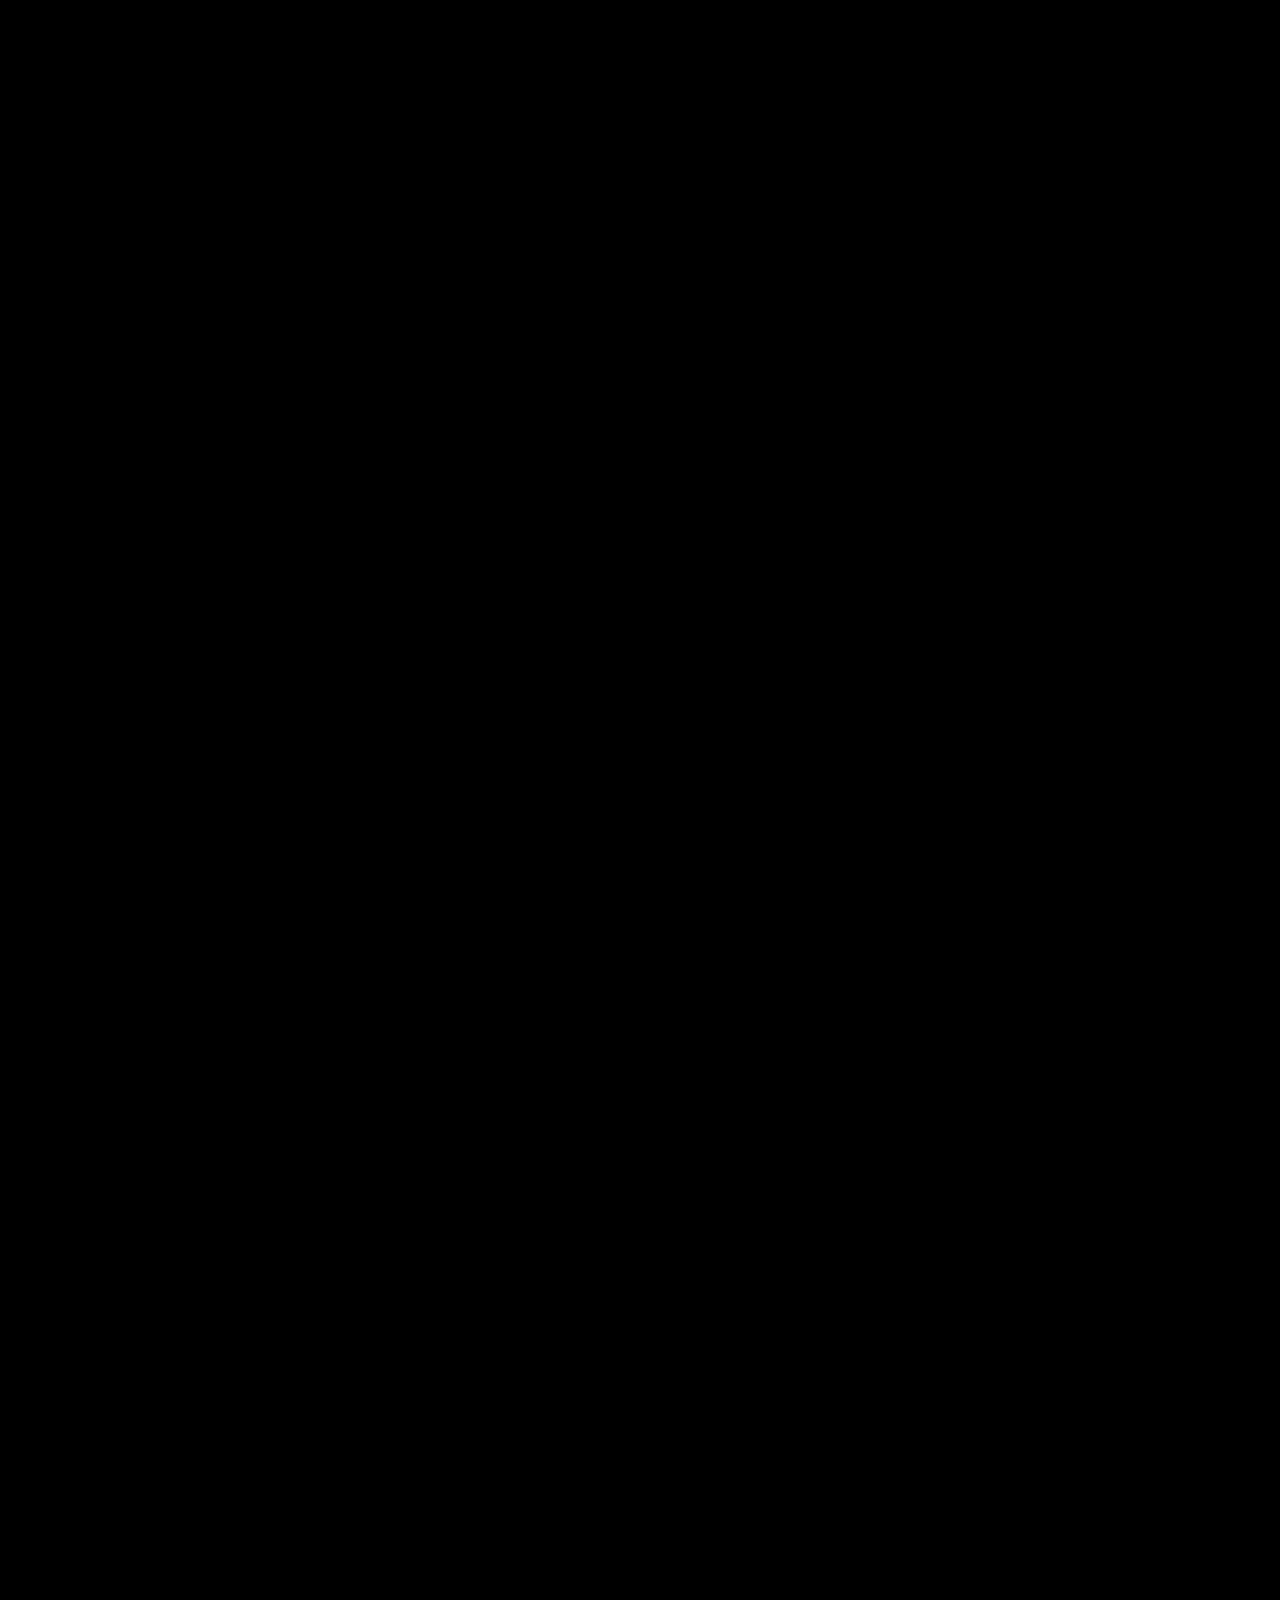
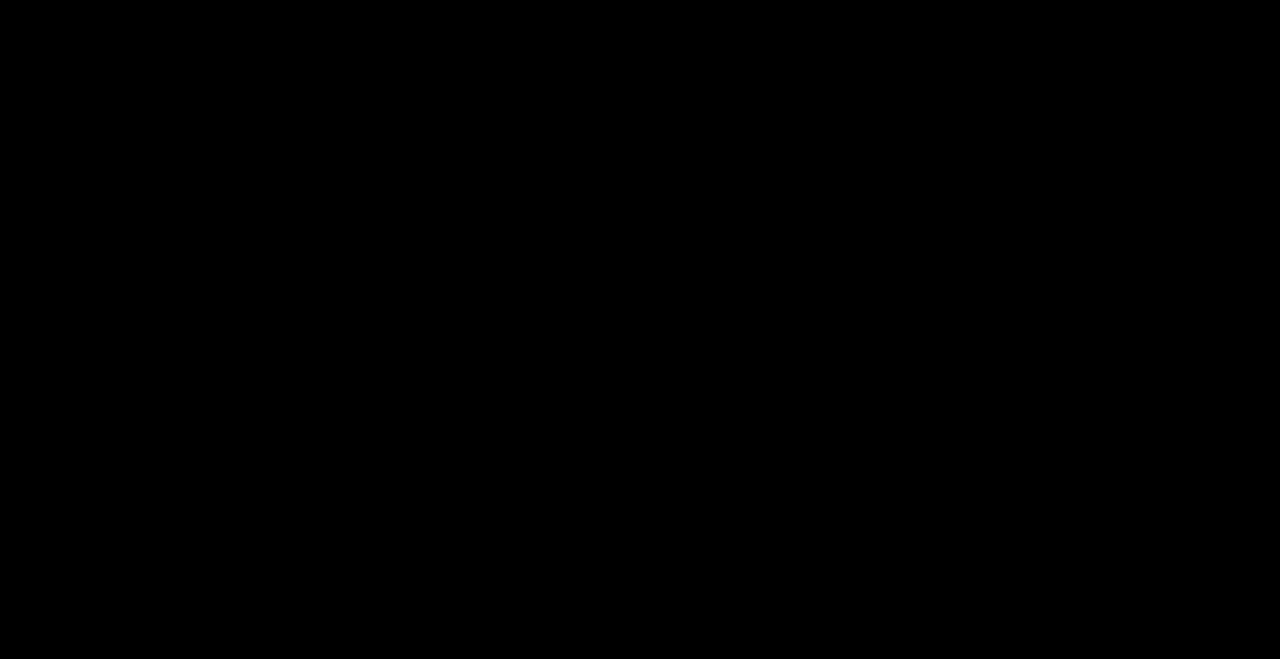
==== commit d96ecef6: "Team Member details" ====
--- a/index.html
+++ b/index.html
@@ -63,16 +63,16 @@
       <div class="hero-text">
       <h1 class="glitch big" data-text="glitched">glitched</h1>
       <p class="boot"><span id="typed"></span><span class="cursor">_</span></p>
-      <p class="sub">We are an eight-student team building an autonomous automobile for the National Robotics League, almost entirely through code.</p>
+      <p class="sub">Eight Grade 11 students from National Public School, Bangalore, building an autonomous automobile robot for the National Robotics League, almost entirely through code.</p>
       <div class="system-readout" aria-label="Team and project status">
-        <span><i></i> SYSTEM ONLINE</span><span>NRL / AUTOMOBILE</span><span>TEAM SIZE: 08</span>
+        <span><i></i> SYSTEM ONLINE</span><span>HYPERDRIVE 2026</span><span>TEAM 190</span><span>TEAM SIZE: 08</span><span id="countdown"></span>
       </div>
       <a class="btn" href="#team">Meet the team</a>
       </div>
       <div class="logo-hud"><span class="glow"></span><img src="images/logo.png" alt="glitched logo"><span class="hud-tag">GLITCHED // NRL TEAM</span></div>
       <div class="scroll-hint">scroll</div>
     </section>
-    <div class="marquee" aria-hidden="true"><div class="mq-track"><span>CODE</span><i>✦</i><span>BUILD</span><i>✦</i><span>REPEAT</span><i>✦</i><span>AUTONOMOUS</span><i>✦</i><span>NRL</span><i>✦</i><span>EIGHT MINDS</span><i>✦</i><span>ONE ROBOT</span><i>✦</i><span>CODE</span><i>✦</i><span>BUILD</span><i>✦</i><span>REPEAT</span><i>✦</i><span>AUTONOMOUS</span><i>✦</i><span>NRL</span><i>✦</i><span>EIGHT MINDS</span><i>✦</i><span>ONE ROBOT</span><i>✦</i></div></div>
+    <div class="marquee" aria-hidden="true"><div class="mq-track"><span>SENSE</span><i>✦</i><span>DECIDE</span><i>✦</i><span>DRIVE</span><i>✦</i><span>REPEAT</span><i>✦</i><span>NRL</span><i>✦</i><span>EIGHT MINDS</span><i>✦</i><span>ONE ROBOT</span><i>✦</i><span>SENSE</span><i>✦</i><span>DECIDE</span><i>✦</i><span>DRIVE</span><i>✦</i><span>REPEAT</span><i>✦</i><span>NRL</span><i>✦</i><span>EIGHT MINDS</span><i>✦</i><span>ONE ROBOT</span><i>✦</i></div></div>
 
 
     <section id="about" class="wrap slide">
@@ -86,29 +86,33 @@
       </ul>
 
       <h2 class="h-sub">About Glitched</h2>
-      <p class="lead sm">Eight students, one <strong>code-driven automobile robot</strong>, and a pilot at the controls.</p>
+      <p class="lead sm">Eight Grade 11 students, one <strong>code-driven automobile robot</strong> named Pixel, and a pilot at the controls.</p>
       <div class="stats">
         <div><b>8</b><span>members</span></div>
-        <div><b>1</b><span>pilot</span></div>
         <div><b>1</b><span>robot, run by code</span></div>
+        <div><b>4</b><span>drive motors</span></div>
+        <div><b>8</b><span>build sessions</span></div>
       </div>
       <ul class="roles">
-        <li><strong>Code</strong> drive logic and strategy</li>
-        <li><strong>Piloting</strong> navigating and driving</li>
-        <li><strong>Leadership</strong> direction under pressure</li>
-        <li><strong>Creative</strong> video and editing</li>
-        <li><strong>Marketing</strong> ads, social, editorial</li>
+        <li><strong>Chief Executive Officer</strong> team lead, autonomous code, judge presentation</li>
+        <li><strong>Chief Technology Officer</strong> robot design and assembly</li>
+        <li><strong>Chief Operating Officer</strong> planning, deadlines, notebook</li>
+        <li><strong>Chief Marketing Officer</strong> marketing, branding, notebook drafts</li>
+        <li><strong>Managing Director</strong> season plan and milestones</li>
+        <li><strong>Director of Photography</strong> photo, video and social content</li>
+        <li><strong>Editor-in-Chief</strong> notebook, member posts, Human Player</li>
+        <li><strong>Chief Pilot (Driver)</strong> driving, strategy, team website</li>
       </ul>
-      <p class="closer">Together we aim for technical excellence, strategic thinking and real collaboration.</p>
+      <p class="closer">In a world of noise, glitch the system.</p>
     </section>
 
     <section id="challenge" class="wrap slide">
       <p class="eyebrow">02 // challenge</p>
       <h2>The challenge</h2>
-      <p>Every team receives the <strong>same automobile components</strong>. What the vehicle does is <strong>decided by the code</strong>. All 8 members contribute through different methods involving writing the code, piloting the automobile, marketing, videographing, editing, strategizing and team management.</p>
+      <p>Every team starts from the <strong>same NRL kit</strong>. We engineered upgrades on top of it, and what the vehicle does is <strong>decided by the code</strong>. All 8 members contribute: writing the code, piloting, marketing, filming, editing, strategy and team management.</p>
       <ol class="steps">
-        <li><h3>Receive the parts</h3><p>Motors, sensors, chassis, and a controller. Identical for every team. Advertising the team occurs during this stage.</p></li>
-        <li><h3>Code it to life</h3><p>Drive logic, sensor handling, and strategy are all written by us.</p></li>
+        <li><h3>Start from the kit</h3><p>A chassis with a servo arm and gripper, controlled manually. The same starting point for every team.</p></li>
+        <li><h3>Upgrade and code it</h3><p>Four geared 12 V motors, an 8-channel line array and an inertial sensor, driven by our own C++ firmware on the ESP32-S3 Hub.</p></li>
         <li><h3>Compete</h3><p>Fast-paced matches, skill challenges, and a team presentation to the judges.</p></li>
       </ol>
     </section>
@@ -116,14 +120,16 @@
     <section id="build" class="wrap slide">
       <p class="eyebrow">03 // build</p>
       <h2>Our build</h2>
-      <p>Replace this with your real details. A log of what broke and how you fixed it is the most convincing thing on the page.</p>
+      <p><strong>Pixel</strong> started as the NRL kit. We added four geared 12 V motors with higher-grip wheels, an 8-channel infrared line array, an inertial sensor and the HEXA Command Hub (ESP32-S3) running our own C++ firmware. It measures 42 × 40.5 × 24 cm and weighs about 2.5 kg.</p>
       <div class="terminal">
-        <div class="tbar"><i></i><i></i><i></i><span>test_drive.py</span></div>
-        <p><span class="dim">$</span> run test_drive.py</p>
-        <p class="err">ERROR: left motor drifts at low speed</p>
-        <p class="ok">FIXED: added PID correction to wheel speed</p>
-        <p class="err">ERROR: distance sensor noisy near walls</p>
-        <p class="ok">FIXED: averaged last 5 readings</p>
+        <div class="tbar"><i></i><i></i><i></i><span>build_log</span></div>
+        <p><span class="dim">$</span> show recent fixes</p>
+        <p class="err">ERROR: Hub did not detect the line sensor</p>
+        <p class="ok">FIXED: reflashed the Hub</p>
+        <p class="err">ERROR: motors ran reversed</p>
+        <p class="ok">FIXED: inverted the left side in firmware</p>
+        <p class="err">ERROR: inertial sensor over-read distance by about 1.6x</p>
+        <p class="ok">FIXED: distances from taped references, sensor used for turns only</p>
       </div>
       <a class="btn back" href="build-log.html">Read the full build log</a>
     </section>
@@ -139,8 +145,8 @@
   <footer id="contact" class="slide">
     <div class="logo-hud small"><span class="glow"></span><img src="images/logo.png" alt="glitched logo"></div>
     <h2 class="glitch" data-text="glitched">glitched</h2>
-    <p class="contact-line"><a id="contact-address" href="mailto:home.smart010203@gmail.com">home.smart010203@gmail.com</a><button class="copy-email" type="button" data-copy="home.smart010203@gmail.com" aria-label="Copy email address">COPY</button><span aria-hidden="true">&nbsp;|&nbsp;</span><span>_glitch_d</span></p>
-    <p class="dim">Code . Build . Repeat</p>
+    <p class="contact-line"><a id="contact-address" href="mailto:home.smart010203@gmail.com">home.smart010203@gmail.com</a><button class="copy-email" type="button" data-copy="home.smart010203@gmail.com" aria-label="Copy email address">COPY</button><span aria-hidden="true">&nbsp;|&nbsp;</span><a href="https://www.instagram.com/_glitch_d/" target="_blank" rel="noopener">Instagram @_glitch_d</a><span aria-hidden="true">&nbsp;|&nbsp;</span><a href="https://www.youtube.com/@Glitched_NRL-190" target="_blank" rel="noopener">YouTube @Glitched_NRL-190</a></p>
+    <p class="dim">Team 190 · NRL 2026 HYPERDRIVE · National Public School, Bangalore</p>
   </footer>
 
   <script src="js/fx.js"></script>
@@ -152,4 +158,4 @@
   <script src="js/circuit.js"></script>
   <script src="js/polish.js"></script>
 </body>
-</html>
+</html>
--- a/css/team.css
+++ b/css/team.css
@@ -74,3 +74,17 @@
 .strip .full .avatar{aspect-ratio:2.6/1}
 .strip{padding:.9rem 1rem}
 @media(max-width:520px){.strip .full .avatar{aspect-ratio:16/6}}
+
+/* ---- alignment pass ---- */
+/* member page: name, role chip and bio each on their own line, left-aligned with the big number */
+.m-info{display:flex;flex-direction:column;align-items:flex-start}
+.m-info h1{margin:.3rem 0 .8rem}
+.m-role{max-width:100%;line-height:1.4;margin-bottom:1.1rem}
+.m-bio{max-width:52ch;margin:0}
+.m-num{margin-left:-.04em}
+/* team cards: equal-height rows, roles reserve two lines, "View profile" pinned to the bottom */
+.strip .full{flex:1}
+.strip .full h3{line-height:1.2}
+.strip .role{line-height:1.35;min-height:2.7em;display:flex;align-items:flex-start}
+.strip .bio{flex:1}
+.strip .go{margin-top:auto;padding-top:.2rem}
--- a/css/fpattern.css
+++ b/css/fpattern.css
@@ -24,7 +24,7 @@
 .stats div{display:flex;align-items:baseline;gap:.55rem}
 .stats b{font:700 2.2rem var(--head);color:var(--amber);text-shadow:0 0 18px rgba(255,176,46,.35)}
 .stats span{font-size:.85rem;color:var(--muted);text-transform:uppercase;letter-spacing:.08em}
-.roles{list-style:none;padding:0;margin:0 0 .8rem;display:grid;grid-template-columns:repeat(auto-fit,minmax(150px,1fr));gap:.45rem 1.5rem;width:100%}
+.roles{list-style:none;padding:0;margin:0 0 .8rem;display:grid;grid-template-columns:repeat(4,1fr);gap:.9rem 1.5rem;width:100%}
 .roles li{font-size:.95rem;color:var(--muted);padding-left:1.1rem;position:relative}
 .roles li::before{content:"";position:absolute;left:0;top:.62em;width:6px;height:6px;background:var(--pink);box-shadow:0 0 8px var(--pink)}
 .roles strong{display:block;color:var(--hi)}
@@ -62,8 +62,15 @@
 @media(prefers-reduced-motion:reduce){#ambient{display:none}}
 
 /* blueprint layer (js/circuit.js) sits behind the content of every slide */
-.slide>.deco{position:absolute!important;inset:0;z-index:0!important;pointer-events:none;overflow:hidden;contain:strict}
+/* --deco-opacity: how strong the background circuit lines are (0 = hidden, 1 = original). Lower it for subtler lines. */
+:root{--deco-opacity:.3}
+.slide>.deco{position:absolute!important;inset:0;z-index:0!important;pointer-events:none;overflow:hidden;contain:strict;opacity:var(--deco-opacity)}
 .cpulse{opacity:0;stroke-dasharray:10 100;stroke-dashoffset:10}
 .cpulse.go{animation:cpulse 2.4s linear 1}
 @keyframes cpulse{0%{opacity:1;stroke-dashoffset:10}92%{opacity:1}100%{opacity:0;stroke-dashoffset:-100}}
 @media(prefers-reduced-motion:reduce){.cpulse{display:none}}
+
+/* roles: 4 x 2 grid on desktop, fewer columns on small screens */
+.roles li{line-height:1.45}
+@media(max-width:820px){.roles{grid-template-columns:repeat(2,1fr)}}
+@media(max-width:480px){.roles{grid-template-columns:1fr}} 
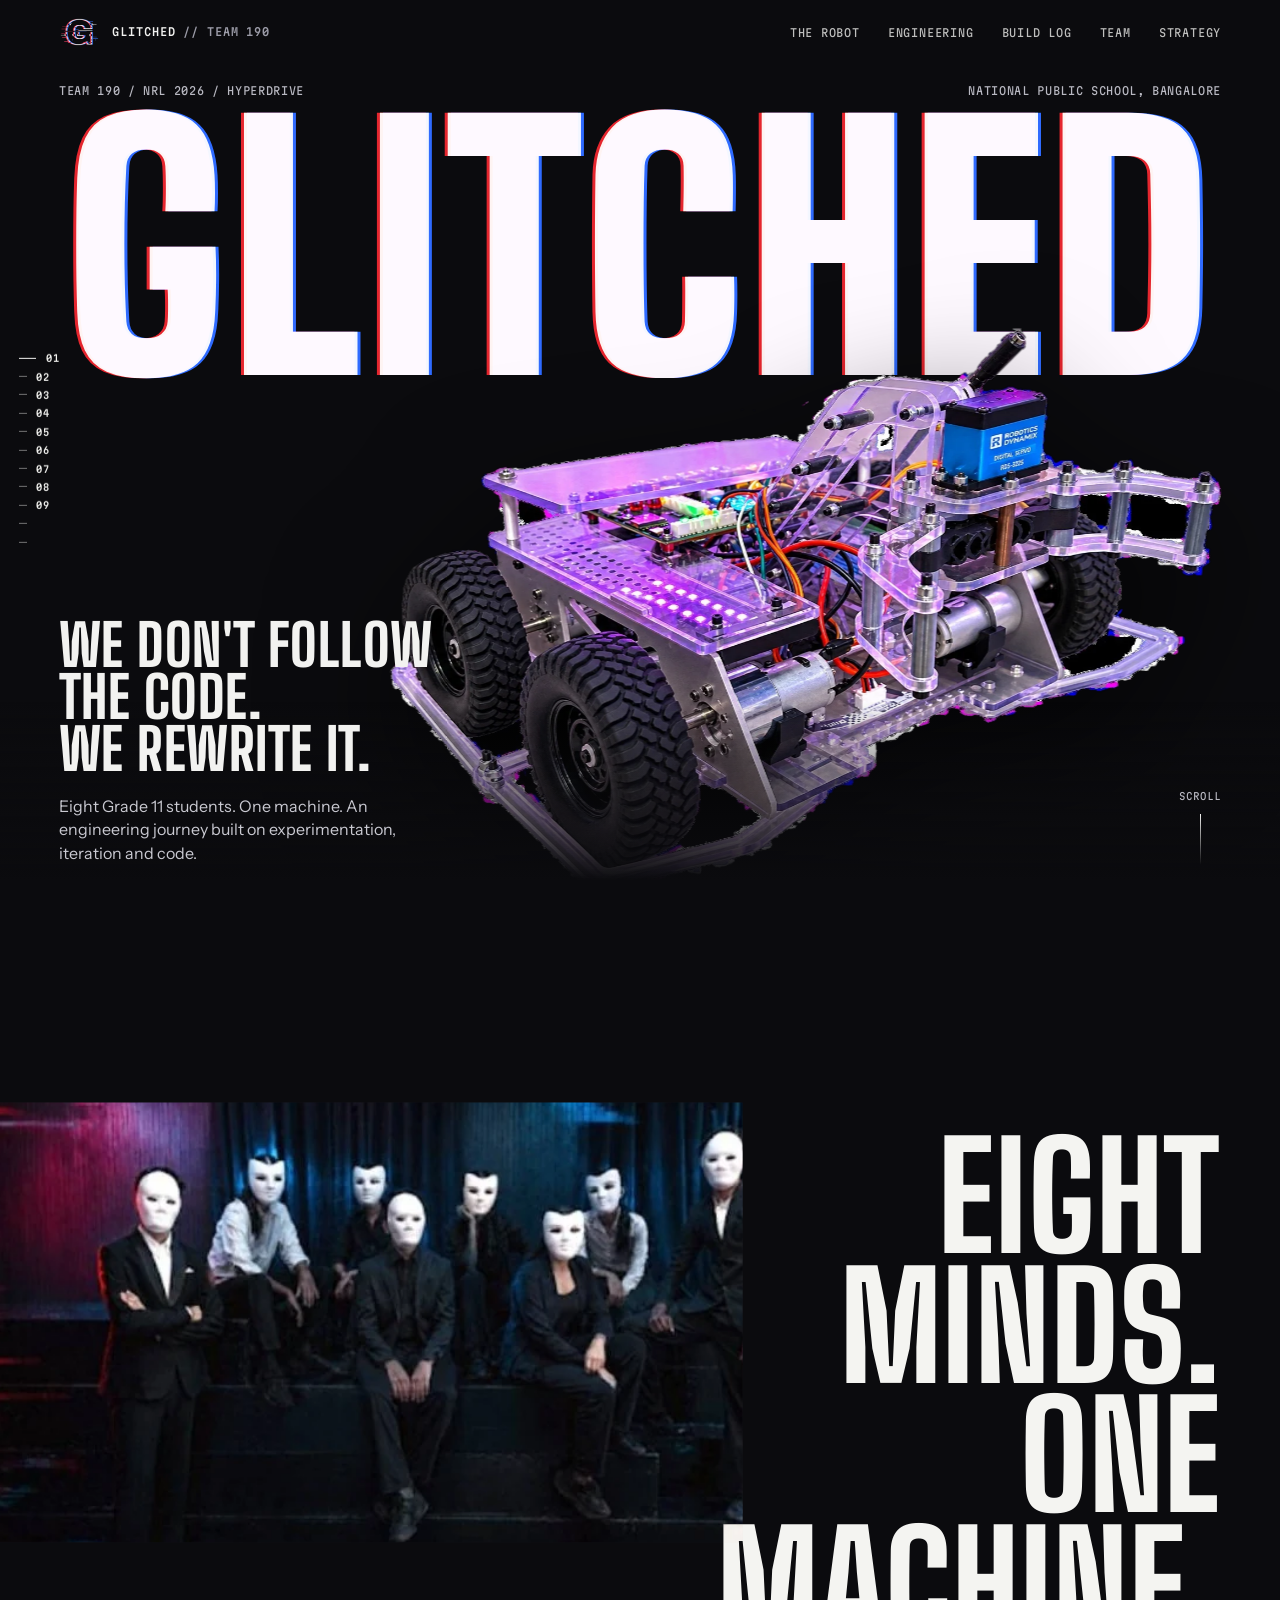
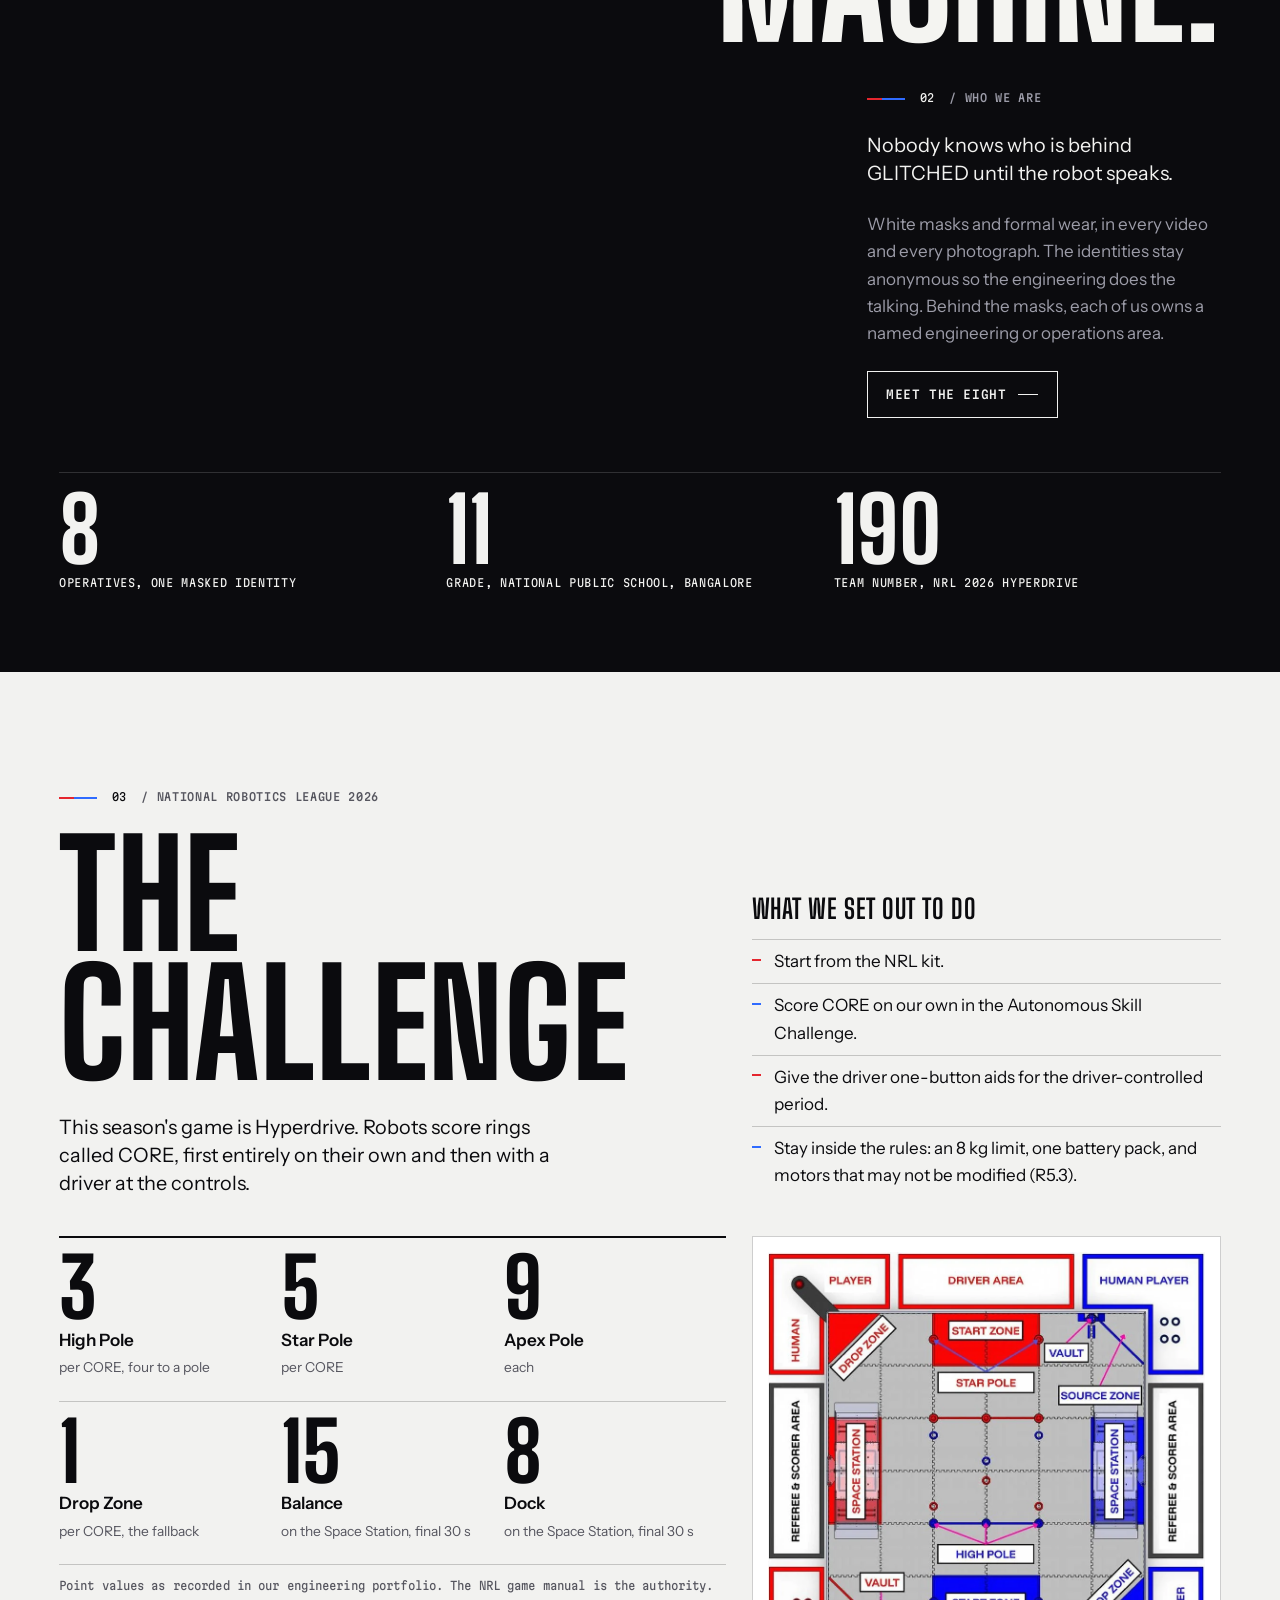
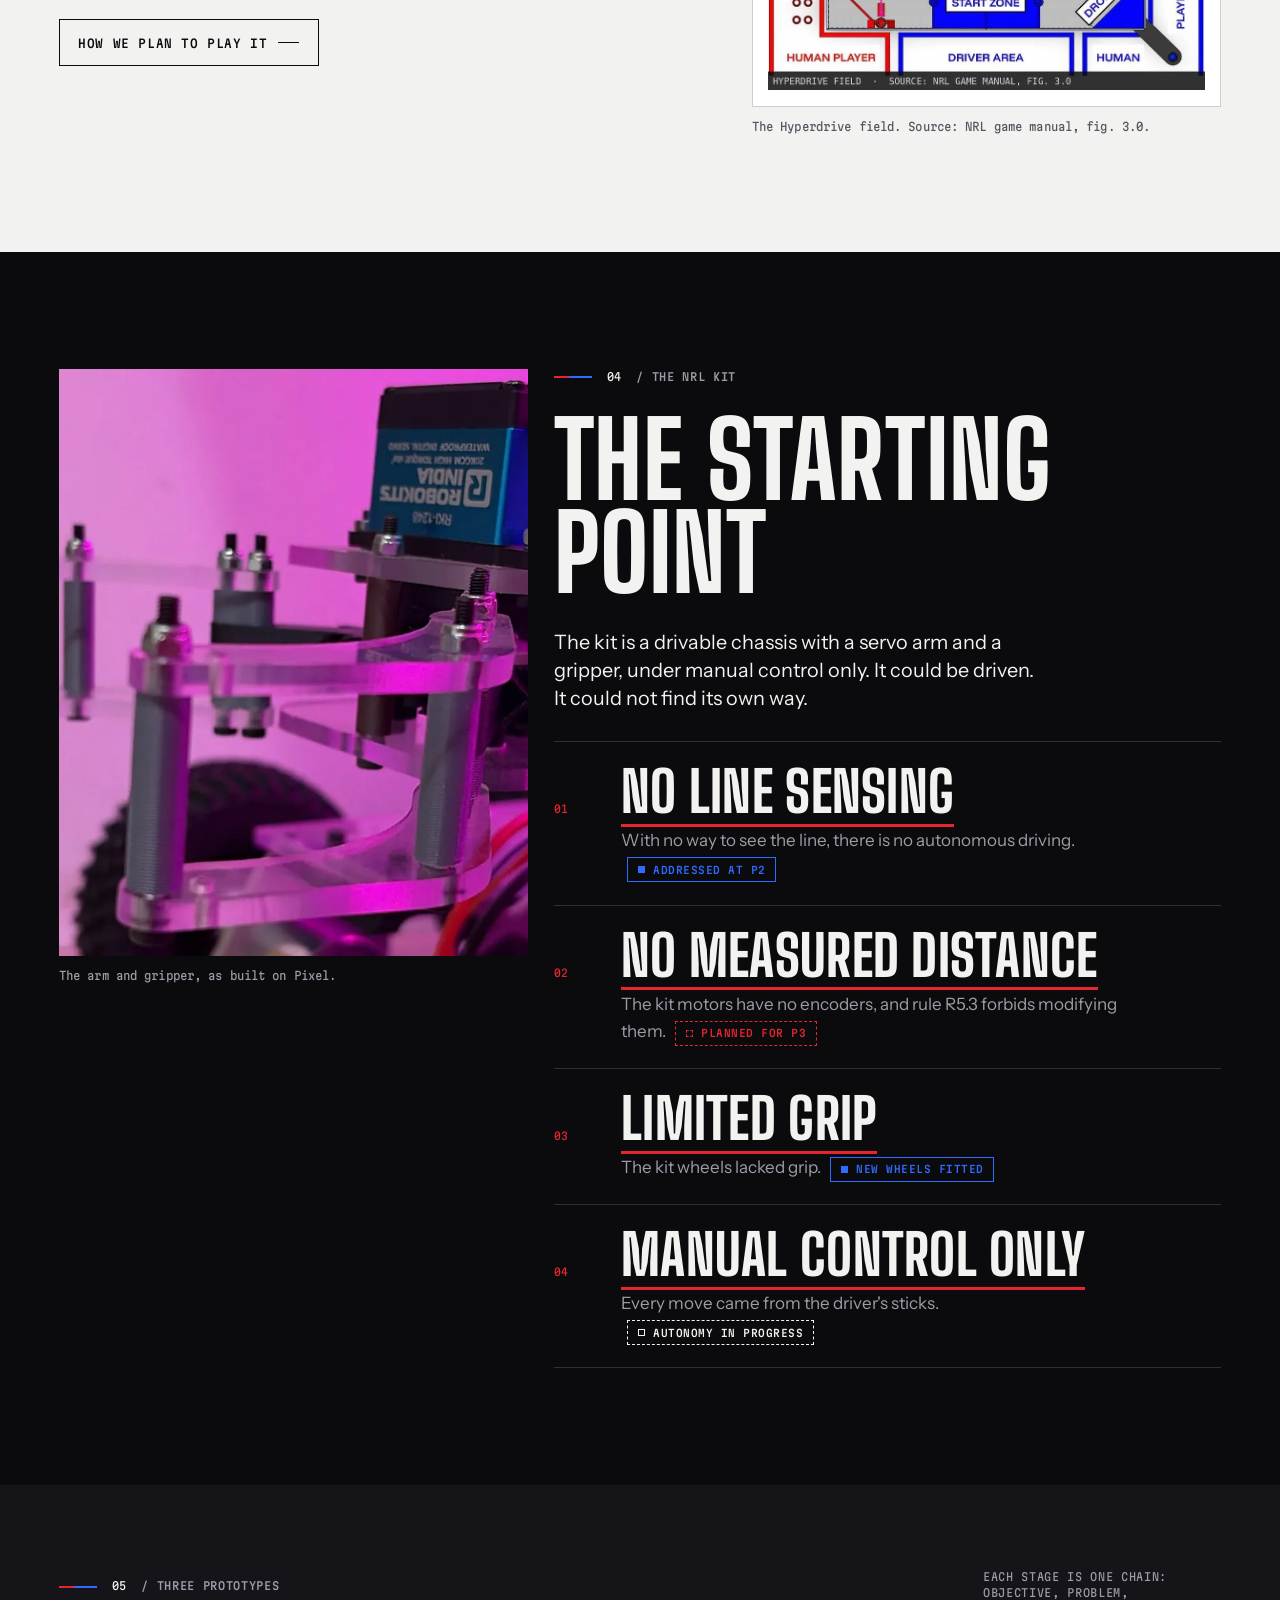
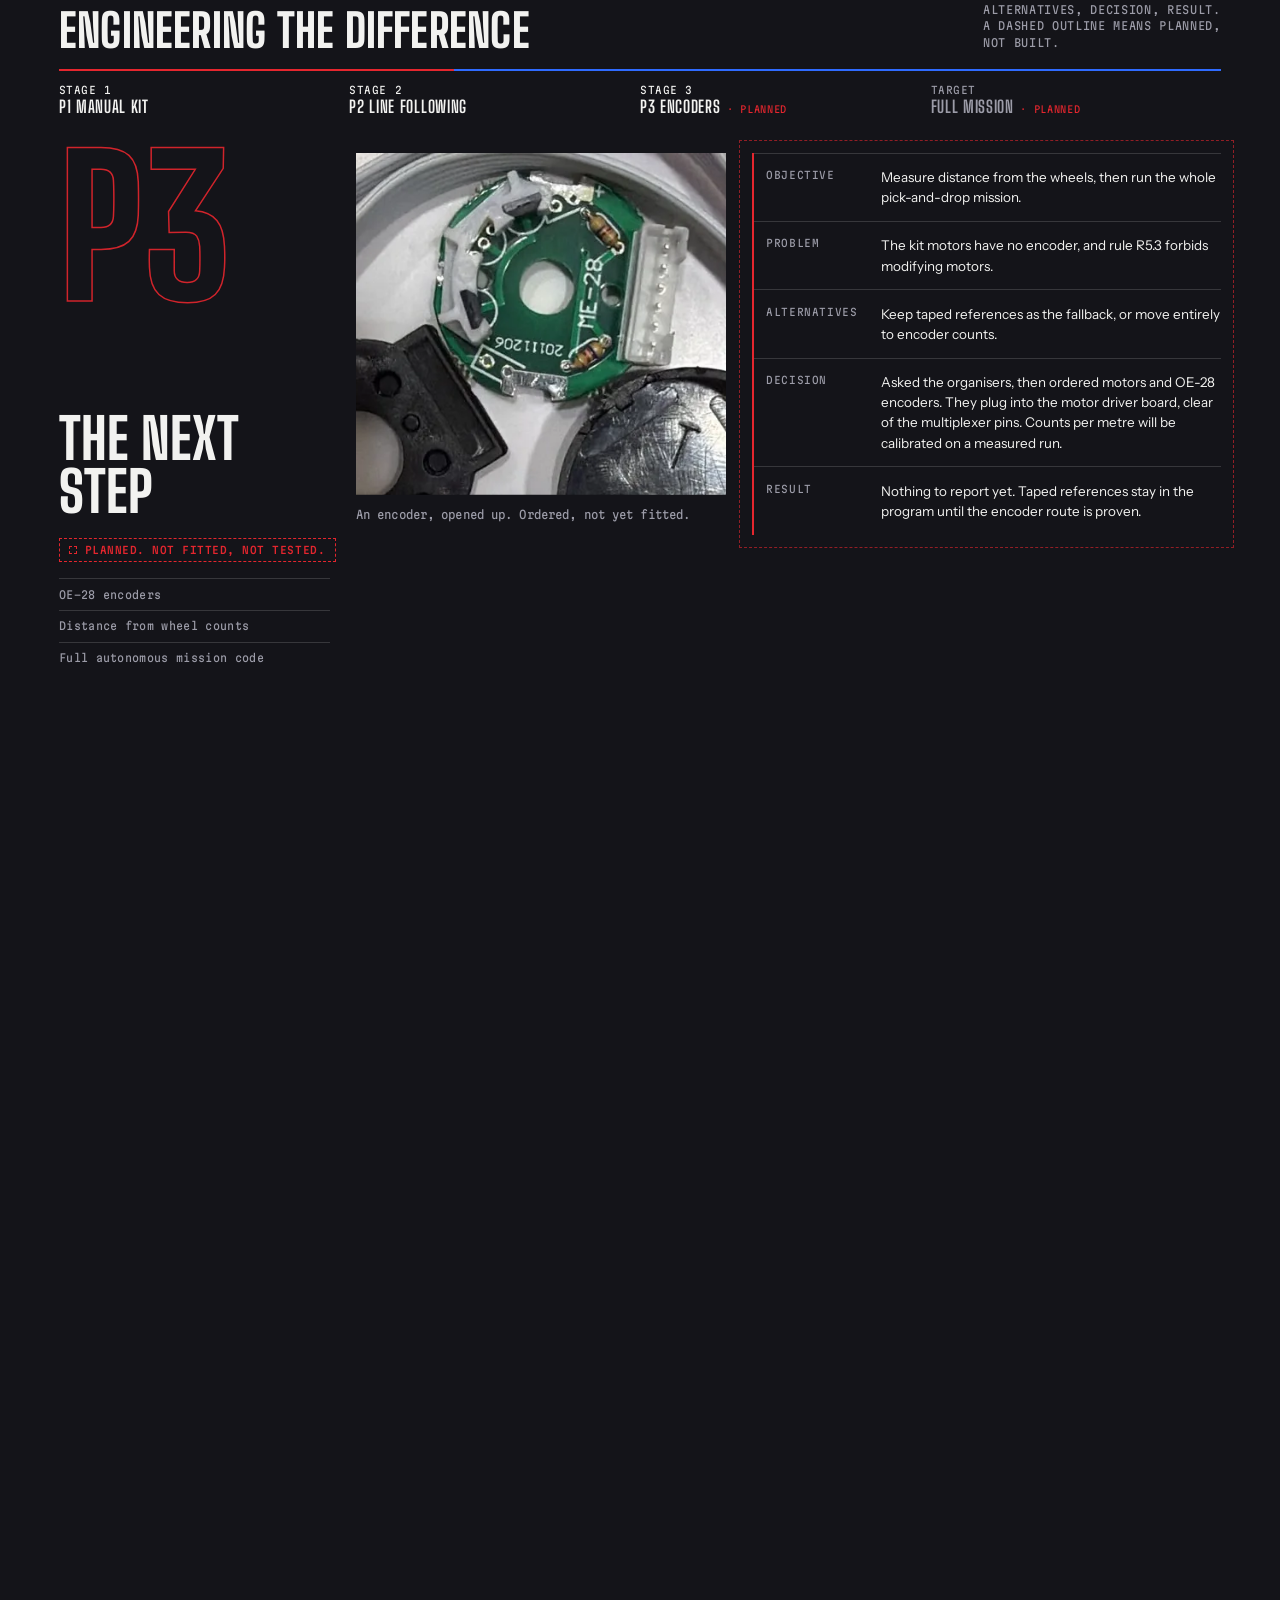
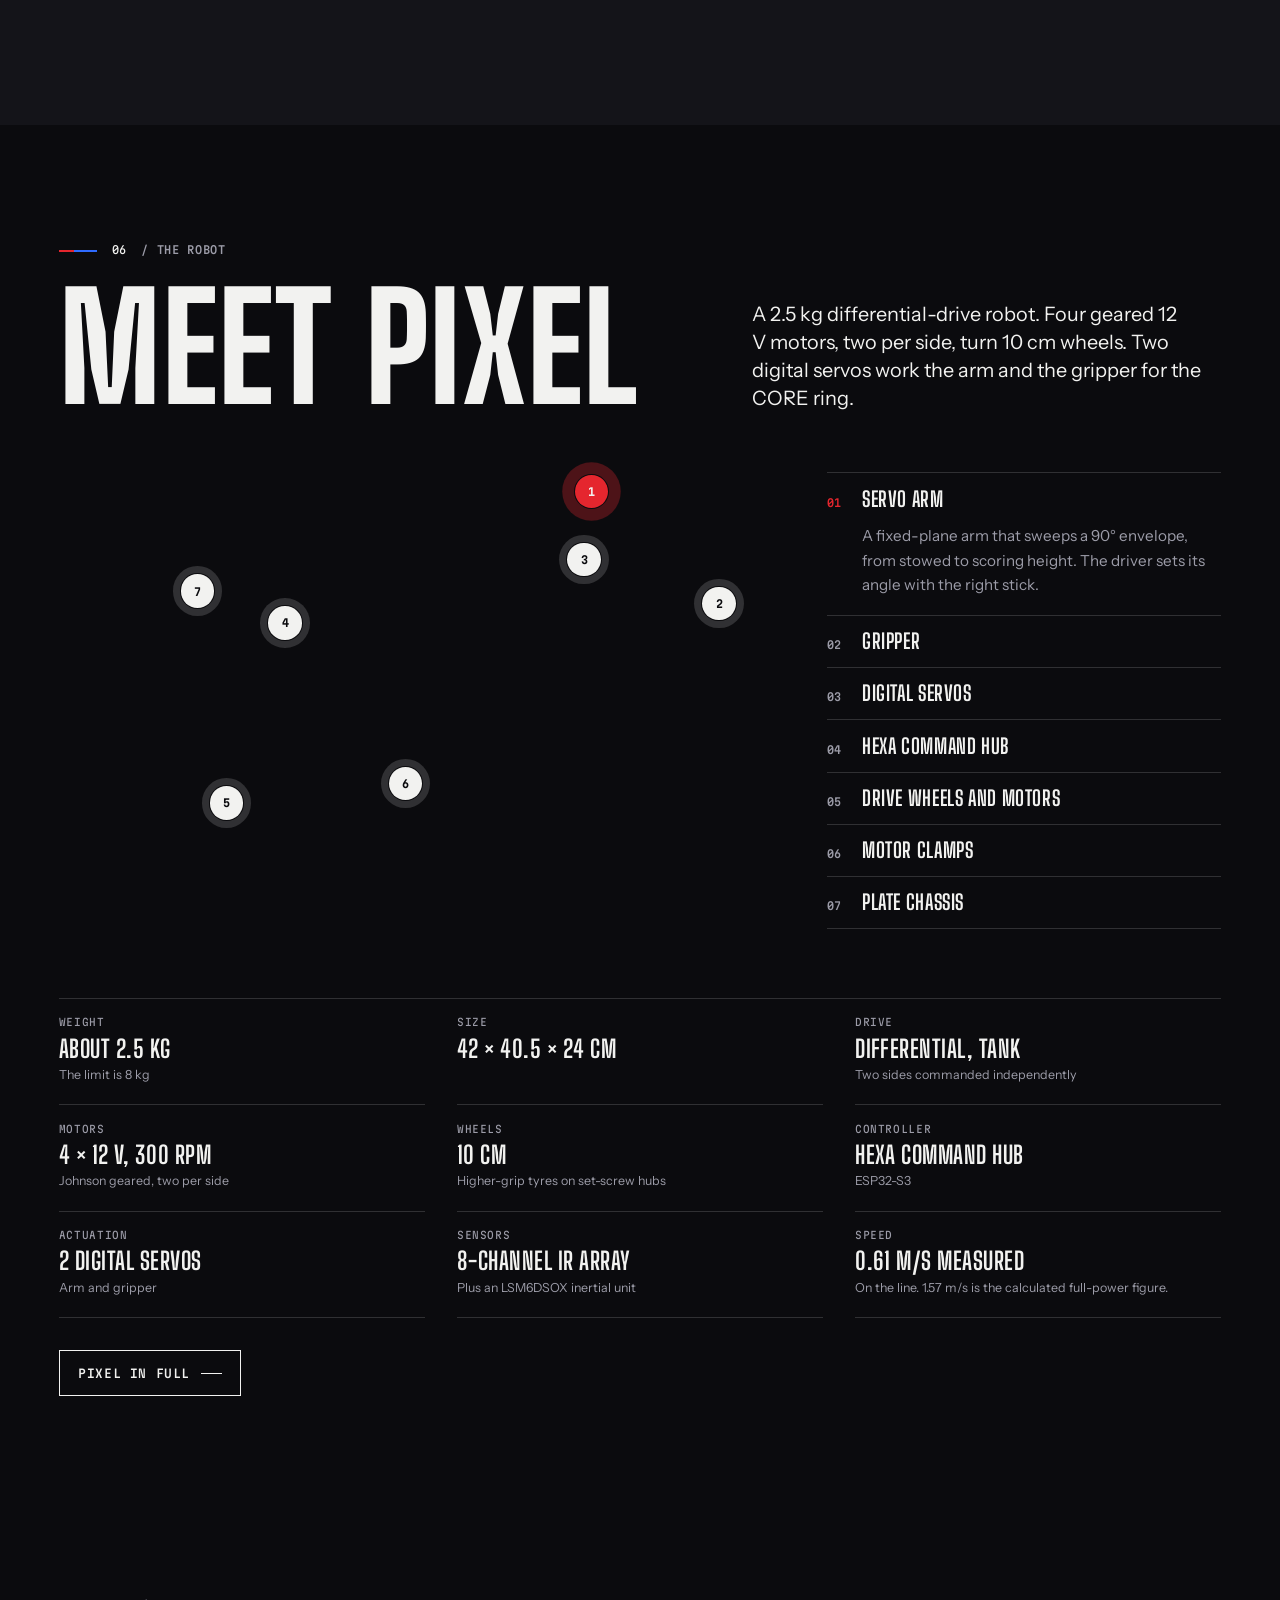
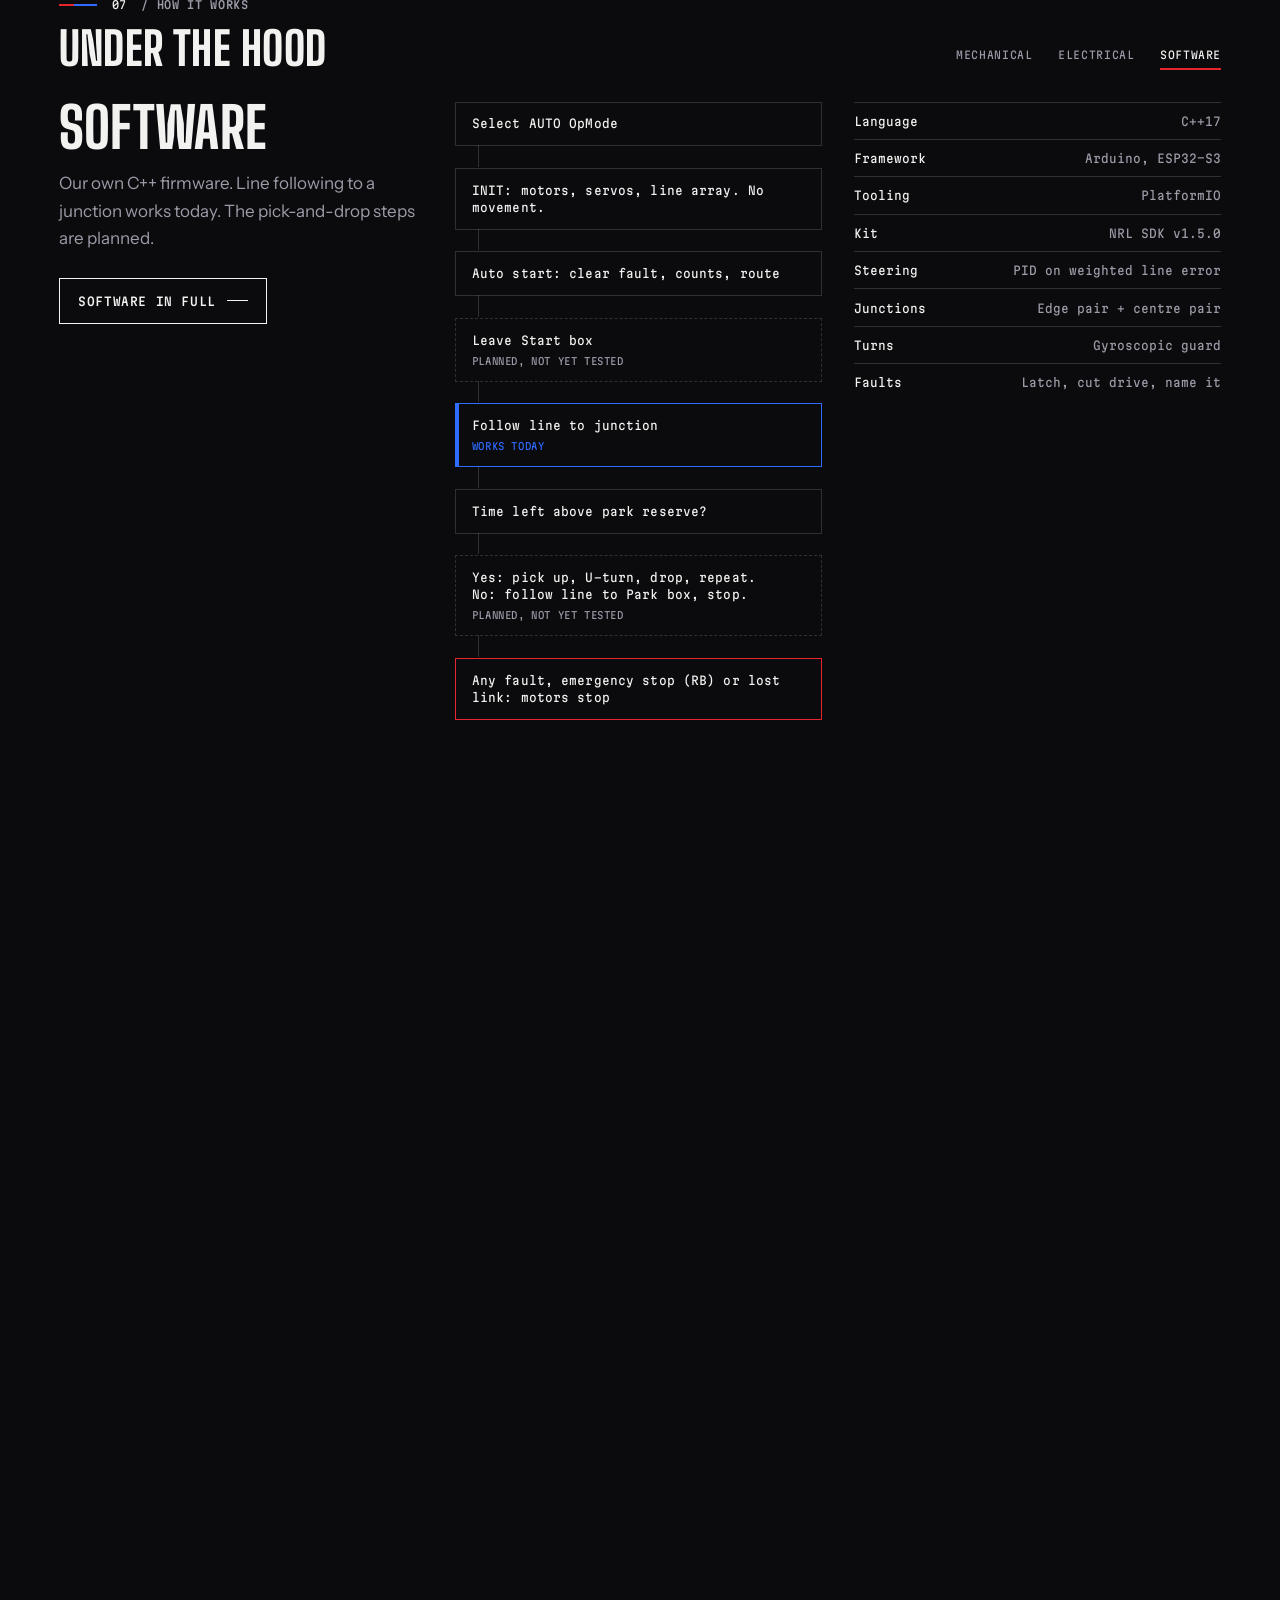
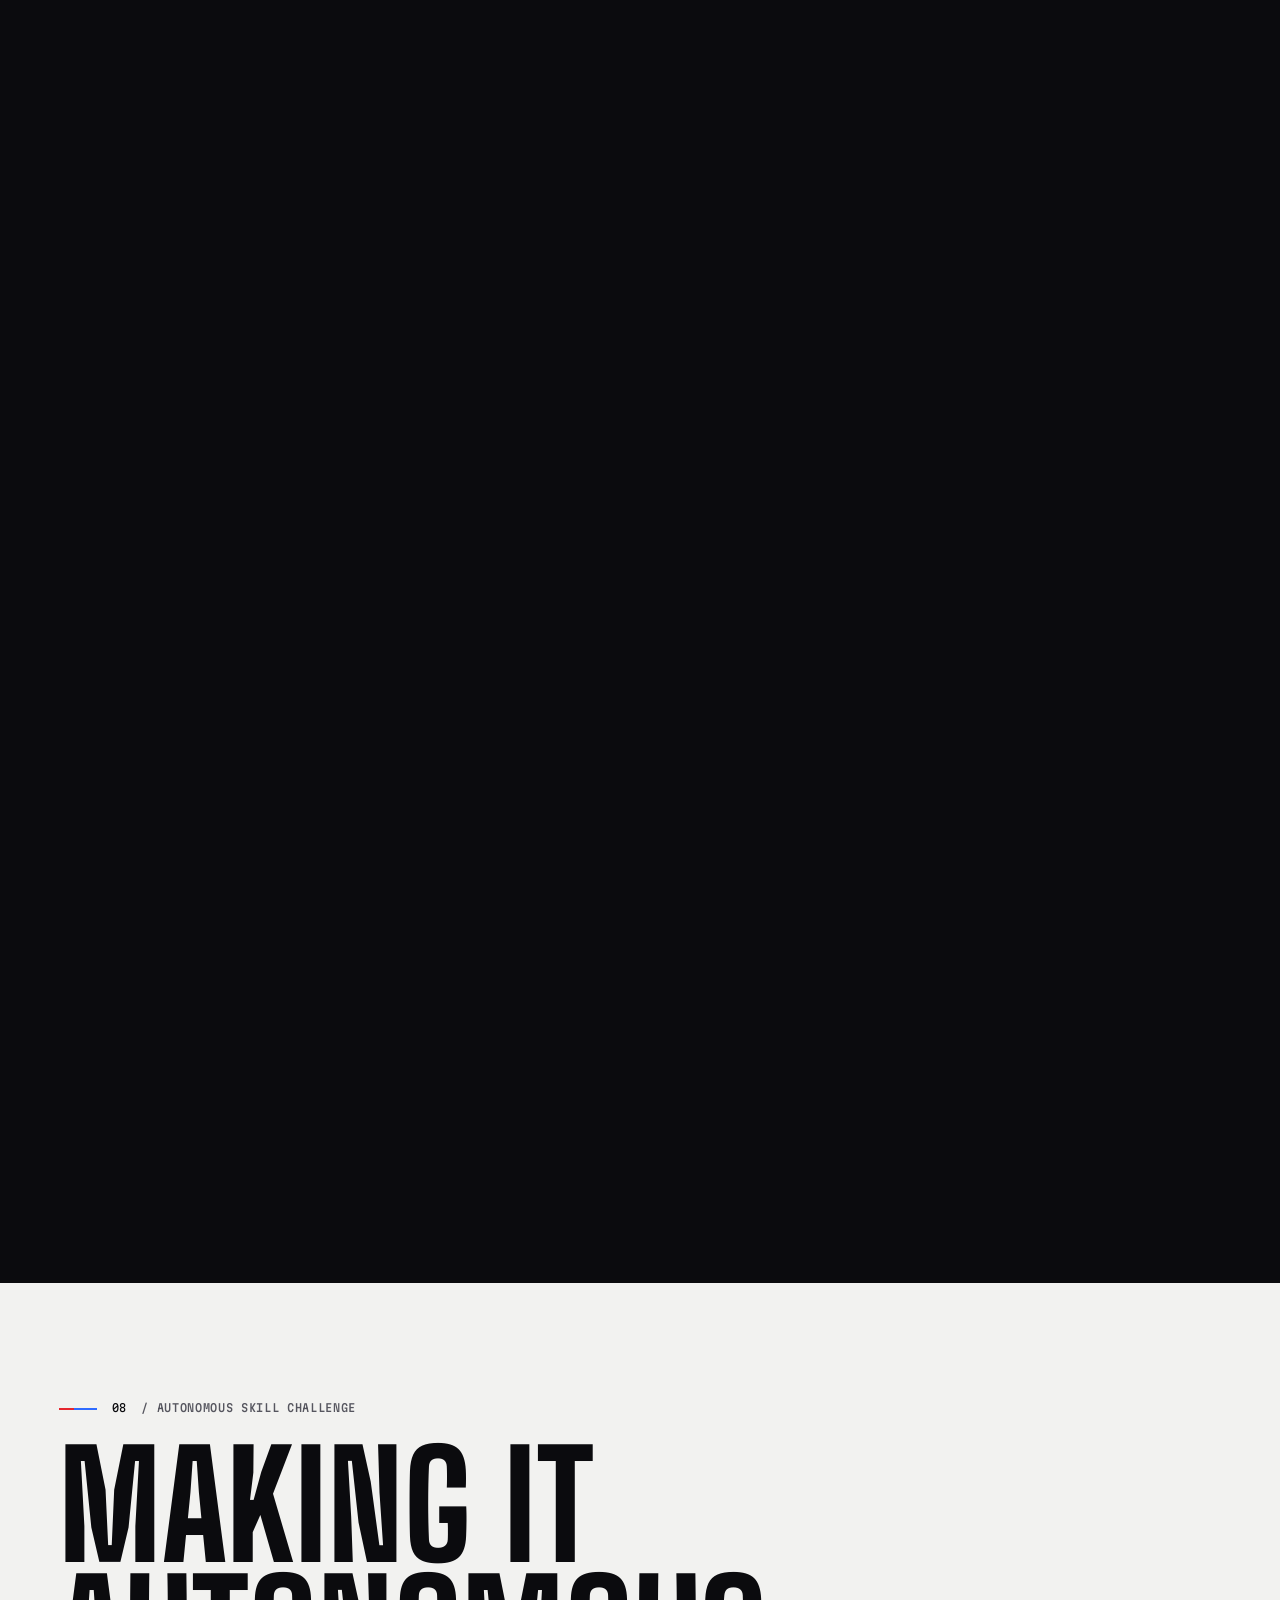
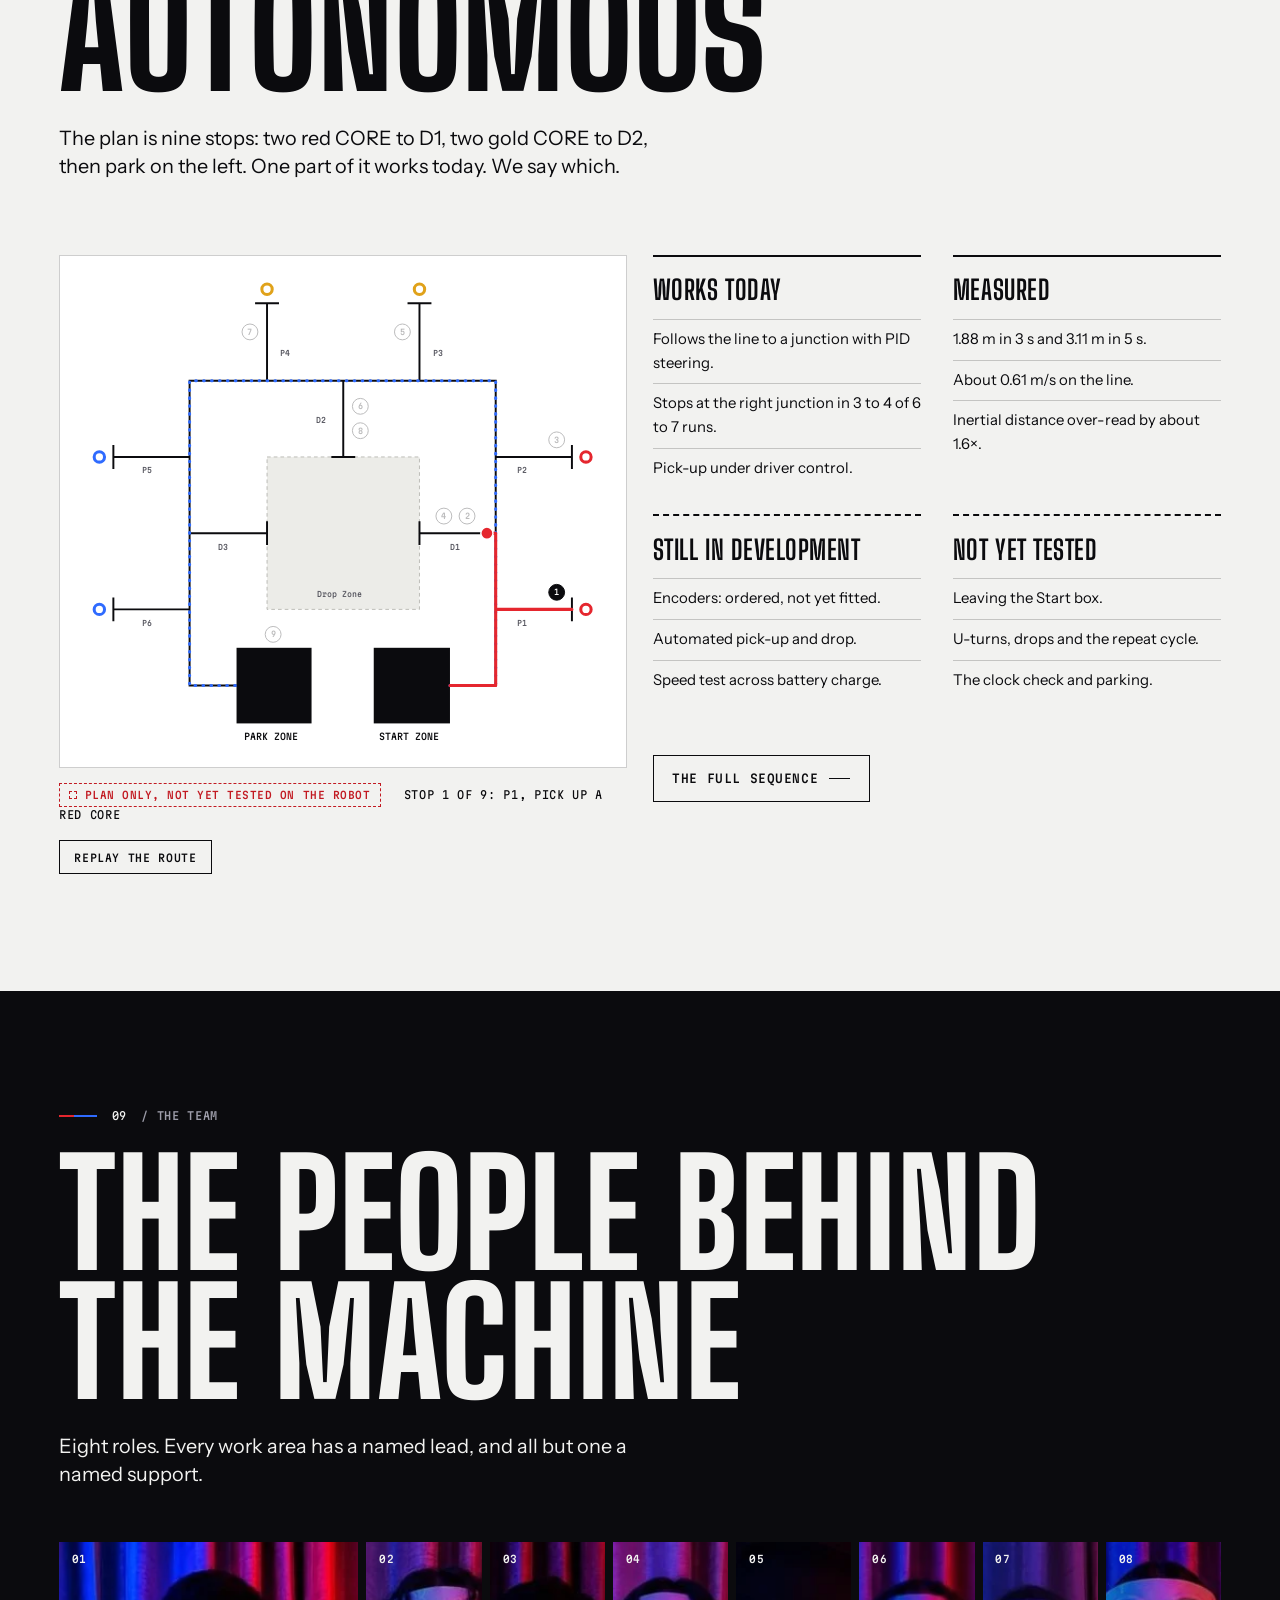
==== commit dc369102: "Redesign the site as a scroll-driven engineering portfolio Rebuild every page on one design system (" ====
--- a/index.html
+++ b/index.html
@@ -1,161 +1,393 @@
 <!DOCTYPE html>
-<html lang="en">
+<html lang="en" class="no-js">
 <head>
-  <meta charset="UTF-8">
-  <meta name="viewport" content="width=device-width, initial-scale=1">
-  <title>glitched | NRL Robotics Team</title>
-  <link rel="preconnect" href="https://fonts.googleapis.com">
-  <link rel="preconnect" href="https://fonts.gstatic.com" crossorigin>
-  <link rel="preload" as="style" href="https://fonts.googleapis.com/css2?family=Chakra+Petch:wght@500;700&family=IBM+Plex+Sans:wght@400;500&family=JetBrains+Mono:wght@300;400;500&display=swap" onload="this.onload=null;this.rel='stylesheet'">
-  <noscript><link rel="stylesheet" href="https://fonts.googleapis.com/css2?family=Chakra+Petch:wght@500;700&family=IBM+Plex+Sans:wght@400;500&family=JetBrains+Mono:wght@300;400;500&display=swap"></noscript>
-  <link rel="stylesheet" href="css/style.css">
-  <link rel="stylesheet" href="css/glitch.css">
-  <link rel="stylesheet" href="css/decor.css">
-  <link rel="stylesheet" href="css/intro.css">
-  <link rel="stylesheet" href="css/slides.css">
-  <link rel="stylesheet" href="css/bg.css">
-  <link rel="stylesheet" href="css/team.css">
-  <link rel="stylesheet" href="css/neon.css">
-  <link rel="stylesheet" href="css/fpattern.css">
-  <link rel="stylesheet" href="css/polish.css">
-  <link rel="icon" href="images/logo.png">
+<meta charset="utf-8">
+<meta name="viewport" content="width=device-width, initial-scale=1">
+<title>GLITCHED // Team 190 | NRL 2026 Hyperdrive</title>
+<meta name="description" content="GLITCHED is Team 190 from National Public School, Bangalore: eight Grade 11 students and one robot, Pixel, built for National Robotics League 2026 Hyperdrive.">
+<meta name="theme-color" content="#0B0B0E">
+<link rel="canonical" href="https://nrlglitched190.vercel.app/">
+<meta property="og:type" content="website">
+<meta property="og:site_name" content="GLITCHED // Team 190">
+<meta property="og:title" content="GLITCHED // Team 190 | NRL 2026 Hyperdrive">
+<meta property="og:description" content="GLITCHED is Team 190 from National Public School, Bangalore: eight Grade 11 students and one robot, Pixel, built for National Robotics League 2026 Hyperdrive.">
+<meta property="og:url" content="https://nrlglitched190.vercel.app/">
+<meta property="og:image" content="https://nrlglitched190.vercel.app/images/og.jpg">
+<meta property="og:image:width" content="1200">
+<meta property="og:image:height" content="630">
+<meta name="twitter:card" content="summary_large_image">
+<link rel="icon" href="images/logo.png">
+<link rel="preload" href="fonts/BigShouldersDisplay.woff" as="font" type="font/woff" crossorigin>
+<link rel="preload" href="fonts/InstrumentSans.woff" as="font" type="font/woff" crossorigin>
+<link rel="stylesheet" href="css/site.css">
+<script>(function(d){d.className="js";if(matchMedia("(min-width: 1001px) and (min-height: 640px)").matches&&!matchMedia("(prefers-reduced-motion: reduce)").matches)d.classList.add("pin")})(document.documentElement)</script>
+<link rel="preload" as="image" href="images/pixel.webp" imagesrcset="images/pixel-900.webp 900w, images/pixel.webp 1536w" imagesizes="(max-width:1000px) 118vw, 86vw">
 </head>
 <body>
-  <canvas id="bg" aria-hidden="true"></canvas>
-  <div id="intro" aria-hidden="true">
-    <div class="shutter top"></div>
-    <div class="shutter bottom"></div>
-    <div class="gate" id="gate">
-      <span class="gate-glow"></span>
-      <span class="gate-line"></span>
-      <i class="gc tl"></i><i class="gc tr"></i><i class="gc bl"></i><i class="gc br"></i>
-      <div class="gate-main">
-        <h1 class="glitch gate-title" data-text="glitched">glitched</h1>
-        <p class="gate-sub"><span id="gateSub"></span><span class="gate-caret">_</span></p>
-        <button class="gate-enter" id="gateEnter" type="button"><span class="gate-colon">:</span>click enter</button>
-      </div>
-    </div>
-    <div class="intro-core">
-      <canvas id="introCanvas"></canvas>
-      <div class="intro-hud"><span id="introLabel">01 / IGNITION</span><span id="introTime">0.0s</span></div>
-      <div class="intro-final">
-        <img class="intro-mark" src="images/logo.png" alt="">
-        <h1 class="glitch intro-logo" data-text="glitched">glitched</h1>
-      </div>
-      <div class="intro-bar"><span id="introFill"></span></div>
-      <p class="intro-hint">click or press any key to skip</p>
-    </div>
-  </div>
-  <header class="nav">
-    <a class="brand" href="index.html#top"><img src="images/logo.png" alt=""><span class="logo glitch" data-text="glitched">glitched</span></a>
-    <button class="menu-btn" aria-label="Toggle menu" aria-expanded="false" aria-controls="site-nav">Menu</button>
-    <nav id="site-nav">
-      <a href="#about">About NRL</a>
-      <a href="#challenge">Challenge</a>
-      <a href="#build">Our build</a>
-      <a href="#team">Team</a>
-      <a href="#contact">Contact</a>
-    </nav>
-  </header>
-
-  <main id="top">
-    <section class="hero slide">
-      <div class="hero-text">
-      <h1 class="glitch big" data-text="glitched">glitched</h1>
-      <p class="boot"><span id="typed"></span><span class="cursor">_</span></p>
-      <p class="sub">Eight Grade 11 students from National Public School, Bangalore, building an autonomous automobile robot for the National Robotics League, almost entirely through code.</p>
-      <div class="system-readout" aria-label="Team and project status">
-        <span><i></i> SYSTEM ONLINE</span><span>HYPERDRIVE 2026</span><span>TEAM 190</span><span>TEAM SIZE: 08</span><span id="countdown"></span>
-      </div>
-      <a class="btn" href="#team">Meet the team</a>
-      </div>
-      <div class="logo-hud"><span class="glow"></span><img src="images/logo.png" alt="glitched logo"><span class="hud-tag">GLITCHED // NRL TEAM</span></div>
-      <div class="scroll-hint">scroll</div>
-    </section>
-    <div class="marquee" aria-hidden="true"><div class="mq-track"><span>SENSE</span><i>✦</i><span>DECIDE</span><i>✦</i><span>DRIVE</span><i>✦</i><span>REPEAT</span><i>✦</i><span>NRL</span><i>✦</i><span>EIGHT MINDS</span><i>✦</i><span>ONE ROBOT</span><i>✦</i><span>SENSE</span><i>✦</i><span>DECIDE</span><i>✦</i><span>DRIVE</span><i>✦</i><span>REPEAT</span><i>✦</i><span>NRL</span><i>✦</i><span>EIGHT MINDS</span><i>✦</i><span>ONE ROBOT</span><i>✦</i></div></div>
-
-
-    <section id="about" class="wrap slide">
-      <p class="eyebrow">01 // about</p>
-      <h2>About NRL</h2>
-      <p class="lead">Students <strong>design, build and battle</strong> robots in a high-energy arena. What is really being built <strong>runs deeper</strong>.</p>
-      <ul class="points">
-        <li><span class="num">01</span><h3>Compete fast</h3><p>Matches, skill challenges and team presentations put every decision under pressure.</p></li>
-        <li><span class="num">02</span><h3>Think on your feet</h3><p>You learn to lead, adapt and improvise the moment the plan breaks.</p></li>
-        <li><span class="num">03</span><h3>Science meets story</h3><p>Curiosity becomes capability, and bold ideas become something you can demonstrate.</p></li>
+<a class="skip" href="#main">Skip to content</a>
+<div class="progress" aria-hidden="true"></div>
+<!-- Navigation: keep this block identical on every page -->
+<header class="nav">
+  <a class="brand" href="index.html" aria-label="GLITCHED, Team 190. Home"><img src="images/logo.png" alt="" width="653" height="468"><span>Glitched <i>// Team 190</i></span></a>
+  <button class="nav-toggle" type="button" aria-expanded="false" aria-controls="nav-links">Menu</button>
+  <nav class="nav-links" id="nav-links" aria-label="Main"><a href="robot.html">The robot</a><a href="engineering.html">Engineering</a><a href="build-log.html">Build log</a><a href="team.html">Team</a><a href="strategy.html">Strategy</a></nav>
+</header>
+<nav class="rail" aria-label="Chapters"></nav>
+<main id="main">
+
+<!-- 01 THE SIGNAL -->
+<section class="hero" id="signal" data-ch="01" data-title="The signal" data-p="exit">
+  <div class="hero-meta mono"><span>Team 190 / NRL 2026 / Hyperdrive</span><span>National Public School, Bangalore</span></div>
+  <p class="hero-word" data-text="Glitched" aria-hidden="true">Glitched</p>
+  <div class="hero-robot"><img src="images/pixel.webp" srcset="images/pixel-900.webp 900w, images/pixel.webp 1536w" sizes="(max-width:1000px) 118vw, 86vw" alt="Pixel, the team's robot: four off-road tyres under clear acrylic plates, with a servo arm and gripper at the front" width="1536" height="1024" fetchpriority="high"></div>
+  <div class="hero-floor"></div>
+  <div class="hero-copy">
+    <div>
+      <h1><span>We don't follow</span><span>the code.</span><span>We rewrite it.</span></h1>
+      <p class="hero-sub">Eight Grade 11 students. One machine. An engineering journey built on experimentation, iteration and code.</p>
+    </div>
+    <a class="scroll-cue" href="#about">Scroll</a>
+  </div>
+</section>
+
+<!-- 02 EIGHT MINDS. ONE MACHINE. -->
+<section class="ch minds" id="about" data-ch="02" data-title="Eight minds">
+  <div class="wrap grid">
+    <figure class="minds-photo" data-p><div class="frame"><img src="images/team.webp" alt="The eight members of GLITCHED in white masks and dark formal wear, seated together under red and blue light" width="800" height="592" loading="lazy" decoding="async"></div></figure>
+    <h2 class="d1 minds-title" data-lines><span>Eight minds.</span><span>One machine.</span></h2>
+    <div class="minds-copy stack">
+      <p class="tag">02 <b>/ Who we are</b></p>
+      <p class="lede">Nobody knows who is behind GLITCHED until the robot speaks.</p>
+      <div class="body mute"><p>White masks and formal wear, in every video and every photograph. The identities stay anonymous so the engineering does the talking. Behind the masks, each of us owns a named engineering or operations area.</p></div>
+      <p><a class="link" href="team.html">Meet the eight</a></p>
+    </div>
+    <div class="minds-facts">
+      <div><p class="num">8</p><p class="mono">Operatives, one masked identity</p></div>
+      <div><p class="num">11</p><p class="mono">Grade, National Public School, Bangalore</p></div>
+      <div><p class="num">190</p><p class="mono">Team number, NRL 2026 Hyperdrive</p></div>
+    </div>
+  </div>
+</section>
+
+<!-- 03 THE CHALLENGE -->
+<section class="ch t-paper" id="challenge" data-ch="03" data-title="The challenge">
+  <div class="wrap cols">
+    <header class="c7 stack">
+      <p class="tag">03 <b>/ National Robotics League 2026</b></p>
+      <h2 class="d1" data-lines><span>The</span><span>challenge</span></h2>
+      <p class="lede">This season's game is Hyperdrive. Robots score rings called CORE, first entirely on their own and then with a driver at the controls.</p>
+    </header>
+    <div class="c5 stack" style="align-self:end;--gap:1rem">
+      <h3 class="d4">What we set out to do</h3>
+      <ul class="ticks">
+        <li>Start from the NRL kit.</li>
+        <li>Score CORE on our own in the Autonomous Skill Challenge.</li>
+        <li>Give the driver one-button aids for the driver-controlled period.</li>
+        <li>Stay inside the rules: an 8 kg limit, one battery pack, and motors that may not be modified (R5.3).</li>
       </ul>
-
-      <h2 class="h-sub">About Glitched</h2>
-      <p class="lead sm">Eight Grade 11 students, one <strong>code-driven automobile robot</strong> named Pixel, and a pilot at the controls.</p>
-      <div class="stats">
-        <div><b>8</b><span>members</span></div>
-        <div><b>1</b><span>robot, run by code</span></div>
-        <div><b>4</b><span>drive motors</span></div>
-        <div><b>8</b><span>build sessions</span></div>
-      </div>
-      <ul class="roles">
-        <li><strong>Chief Executive Officer</strong> team lead, autonomous code, judge presentation</li>
-        <li><strong>Chief Technology Officer</strong> robot design and assembly</li>
-        <li><strong>Chief Operating Officer</strong> planning, deadlines, notebook</li>
-        <li><strong>Chief Marketing Officer</strong> marketing, branding, notebook drafts</li>
-        <li><strong>Managing Director</strong> season plan and milestones</li>
-        <li><strong>Director of Photography</strong> photo, video and social content</li>
-        <li><strong>Editor-in-Chief</strong> notebook, member posts, Human Player</li>
-        <li><strong>Chief Pilot (Driver)</strong> driving, strategy, team website</li>
+    </div>
+    <div class="c7" data-rise>
+      <div class="score">
+        <div><p class="num">3</p><p>High Pole<span>per CORE, four to a pole</span></p></div>
+        <div><p class="num">5</p><p>Star Pole<span>per CORE</span></p></div>
+        <div><p class="num">9</p><p>Apex Pole<span>each</span></p></div>
+        <div><p class="num">1</p><p>Drop Zone<span>per CORE, the fallback</span></p></div>
+        <div><p class="num">15</p><p>Balance<span>on the Space Station, final 30 s</span></p></div>
+        <div><p class="num">8</p><p>Dock<span>on the Space Station, final 30 s</span></p></div>
+      </div>
+      <p class="cap">Point values as recorded in our engineering portfolio. The NRL game manual is the authority.</p>
+      <p style="margin-top:1.6rem"><a class="link" href="strategy.html">How we plan to play it</a></p>
+    </div>
+    <figure class="c5 fig" data-wipe>
+      <div class="field"><img src="images/field.webp" alt="Top view of the Hyperdrive field with red and blue start zones, drop zones, space stations, vaults, a source zone, and rows of high poles and star poles" width="915" height="918" loading="lazy" decoding="async"></div>
+      <figcaption class="cap">The Hyperdrive field. Source: NRL game manual, fig. 3.0.</figcaption>
+    </figure>
+  </div>
+</section>
+
+<!-- 04 THE STARTING POINT -->
+<section class="ch" id="kit" data-ch="04" data-title="The starting point">
+  <div class="wrap cols">
+    <figure class="c5 fig" data-wipe>
+      <div class="frame" style="aspect-ratio:4/5"><img src="images/arm-gripper.webp" alt="Close view of the clear acrylic arm on its standoffs, with the blue arm servo behind it" width="1400" height="921" loading="lazy" decoding="async"></div>
+      <figcaption class="cap">The arm and gripper, as built on Pixel.</figcaption>
+    </figure>
+    <div class="c7 stack" style="--gap:1.8rem">
+      <p class="tag">04 <b>/ The NRL kit</b></p>
+      <h2 class="d2" data-lines><span>The starting</span><span>point</span></h2>
+      <p class="lede">The kit is a drivable chassis with a servo arm and a gripper, under manual control only. It could be driven. It could not find its own way.</p>
+      <ol class="ledger">
+        <li><i>01</i><h3 class="d3">No line sensing</h3><p>With no way to see the line, there is no autonomous driving. <span class="st st-works" style="margin-left:.4rem">Addressed at P2</span></p></li>
+        <li><i>02</i><h3 class="d3">No measured distance</h3><p>The kit motors have no encoders, and rule R5.3 forbids modifying them. <span class="st st-planned" style="margin-left:.4rem">Planned for P3</span></p></li>
+        <li><i>03</i><h3 class="d3">Limited grip</h3><p>The kit wheels lacked grip. <span class="st st-works" style="margin-left:.4rem">New wheels fitted</span></p></li>
+        <li><i>04</i><h3 class="d3">Manual control only</h3><p>Every move came from the driver's sticks. <span class="st st-dev" style="margin-left:.4rem">Autonomy in progress</span></p></li>
+      </ol>
+    </div>
+  </div>
+</section>
+
+<!-- 05 ENGINEERING THE DIFFERENCE: stacked on small screens, pinned on desktop -->
+<section class="ch proto" id="build" data-ch="05" data-title="Engineering the difference" data-pin>
+  <div class="proto-in">
+    <div>
+      <div class="proto-head">
+        <div class="stack" style="--gap:1rem"><p class="tag">05 <b>/ Three prototypes</b></p><h2 class="d2">Engineering the difference</h2></div>
+        <p class="mono mute" style="max-width:34ch">Each stage is one chain: objective, problem, alternatives, decision, result. A dashed outline means planned, not built.</p>
+      </div>
+      <ol class="proto-rail">
+        <li class="is-on">Stage 1<b>P1 Manual kit</b></li>
+        <li>Stage 2<b>P2 Line following</b></li>
+        <li class="is-planned">Stage 3<b>P3 Encoders</b></li>
+        <li class="is-planned">Target<b>Full mission</b></li>
+      </ol>
+    </div>
+    <div class="proto-stages">
+      <article class="proto-stage is-on">
+        <p class="num proto-id" aria-hidden="true">P1</p>
+        <div class="proto-title"><h3 class="d3">The starting kit</h3><ul class="proto-config"><li>Original chassis</li><li>Arm and gripper</li><li>Manual control</li><li>No line sensor</li></ul></div>
+        <div class="proto-figs">
+          <figure><div class="frame"><img src="images/motor-mount.webp" alt="A geared drive motor held to the acrylic base plate by a black 3D-printed clamp, with its shaft running into a wheel hub" width="804" height="568" loading="lazy" decoding="async"></div><figcaption class="cap">Motor mount and wheel hub, during the build.</figcaption></figure>
+        </div>
+        <dl class="proto-chain"><div><dt>Objective</dt><dd>Drive and score by controller: tank drive and a servo arm.</dd></div><div><dt>Problem</dt><dd>No line detection, so no autonomy. No encoders, so no measured distance. The kit wheels lacked grip, and a motor can twist in its mount under load.</dd></div><div><dt>Alternatives</dt><dd>300 RPM motors (about 300 N-cm stall torque in seller listings) or 600 RPM (about 122 N-cm). A 180° rotating arm or a fixed-plane arm.</dd></div><div><dt>Decision</dt><dd>Kept 300 RPM: at 2.5 kg, traction limits pushing, not torque. Fitted higher-grip wheels and bolted 3D-printed motor clamps. Kept the arm in a fixed plane, sweeping 90°.</dd></div><div><dt>Result</dt><dd>Simple and easy to assemble. Driver-controlled pick-up works. About 1.57 m/s at full power, calculated from 300 RPM and 10 cm wheels.</dd></div></dl>
+      </article>
+      <article class="proto-stage">
+        <p class="num proto-id" aria-hidden="true">P2</p>
+        <div class="proto-title"><h3 class="d3">Line following</h3><ul class="proto-config"><li>8-channel infrared array</li><li>Inertial measurement unit</li><li>PID line following</li><li>Junction detection</li><li>About 0.61 m/s, measured</li></ul></div>
+        <div class="proto-figs">
+          <figure><div class="frame wide"><img src="images/ir-array.webp" alt="The curved white circuit board of the infrared line array, with eight sensors along its edge" width="1120" height="280" loading="lazy" decoding="async"></div><figcaption class="cap">Our 8-sensor infrared line array.</figcaption></figure>
+          <figure><div class="frame"><img src="images/test-arena.webp" alt="A room with a black tape track laid out on a white tile floor" width="1280" height="470" loading="lazy" decoding="async"></div><figcaption class="cap">Test arena: tape on a tile floor.</figcaption></figure>
+        </div>
+        <dl class="proto-chain"><div><dt>Objective</dt><dd>Run the line to each junction on our own, and know our real speed.</dd></div><div><dt>Problem</dt><dd>The Hub did not detect the line sensor. On new tape the robot stayed centred only after recalibrating. The inertial unit read distance about 1.6× too far.</dd></div><div><dt>Alternatives</dt><dd>For distance: the inertial unit, tape-measured references, or encoders.</dd></div><div><dt>Decision</dt><dd>Reflashed the HEXA Command Hub. Recalibrate at every venue. Take distance from tape for now, and use the inertial unit only for turns, behind a gyro guard.</dd></div><div><dt>Result</dt><dd>1.88 m in 3 s and 3.11 m in 5 s, about 0.61 m/s. Stops at the right junction in 3 to 4 of 6 to 7 runs.</dd></div></dl>
+      </article>
+      <article class="proto-stage" data-planned>
+        <p class="num proto-id" aria-hidden="true">P3</p>
+        <div class="proto-title"><h3 class="d3">The next step</h3><p style="margin-bottom:1rem"><span class="st st-planned">Planned. Not fitted, not tested.</span></p><ul class="proto-config"><li>OE-28 encoders</li><li>Distance from wheel counts</li><li>Full autonomous mission code</li></ul></div>
+        <div class="proto-figs">
+          <figure><div class="frame"><img src="images/encoder.webp" alt="A small round green encoder circuit board lying beside its opened black housing" width="780" height="400" loading="lazy" decoding="async"></div><figcaption class="cap">An encoder, opened up. Ordered, not yet fitted.</figcaption></figure>
+        </div>
+        <dl class="proto-chain"><div><dt>Objective</dt><dd>Measure distance from the wheels, then run the whole pick-and-drop mission.</dd></div><div><dt>Problem</dt><dd>The kit motors have no encoder, and rule R5.3 forbids modifying motors.</dd></div><div><dt>Alternatives</dt><dd>Keep taped references as the fallback, or move entirely to encoder counts.</dd></div><div><dt>Decision</dt><dd>Asked the organisers, then ordered motors and OE-28 encoders. They plug into the motor driver board, clear of the multiplexer pins. Counts per metre will be calibrated on a measured run.</dd></div><div><dt>Result</dt><dd>Nothing to report yet. Taped references stay in the program until the encoder route is proven.</dd></div></dl>
+      </article>
+    </div>
+  </div>
+</section>
+
+<!-- 06 MEET PIXEL -->
+<section class="ch pixel" id="pixel" data-ch="06" data-title="Meet Pixel">
+  <div class="wrap">
+    <header class="cols">
+      <div class="c7 stack"><p class="tag">06 <b>/ The robot</b></p><h2 class="d1" data-lines><span>Meet Pixel</span></h2></div>
+      <p class="c5 lede" style="align-self:end">A 2.5 kg differential-drive robot. Four geared 12 V motors, two per side, turn 10 cm wheels. Two digital servos work the arm and the gripper for the CORE ring.</p>
+    </header>
+    <div class="hs" data-hs>
+      <div class="hs-stage"><img src="images/pixel.webp" srcset="images/pixel-900.webp 900w, images/pixel.webp 1536w" sizes="(max-width:1000px) 92vw, 58vw" alt="Pixel seen from the front left: four off-road tyres, clear acrylic plates, a blue servo and the arm above them" width="1536" height="1024" loading="lazy" decoding="async"><button class="hs-dot" type="button" style="--x:73%;--y:7%" data-k="1" aria-pressed="false" aria-label="Servo arm">1</button><button class="hs-dot" type="button" style="--x:90.5%;--y:30%" data-k="2" aria-pressed="false" aria-label="Gripper">2</button><button class="hs-dot" type="button" style="--x:72%;--y:21%" data-k="3" aria-pressed="false" aria-label="Digital servos">3</button><button class="hs-dot" type="button" style="--x:31%;--y:34%" data-k="4" aria-pressed="false" aria-label="HEXA Command Hub">4</button><button class="hs-dot" type="button" style="--x:23%;--y:71%" data-k="5" aria-pressed="false" aria-label="Drive wheels and motors">5</button><button class="hs-dot" type="button" style="--x:47.5%;--y:67%" data-k="6" aria-pressed="false" aria-label="Motor clamps">6</button><button class="hs-dot" type="button" style="--x:19%;--y:27.5%" data-k="7" aria-pressed="false" aria-label="Plate chassis">7</button></div>
+      <ol class="hs-list"><li class="hs-item" data-hs-item data-k="1"><button type="button" aria-expanded="false"><span>01</span>Servo arm</button><p>A fixed-plane arm that sweeps a 90° envelope, from stowed to scoring height. The driver sets its angle with the right stick.</p></li><li class="hs-item" data-hs-item data-k="2"><button type="button" aria-expanded="false"><span>02</span>Gripper</button><p>Toggles between two commanded positions, open and clamped. Its profile is cut around the 95 mm CORE ring.</p></li><li class="hs-item" data-hs-item data-k="3"><button type="button" aria-expanded="false"><span>03</span>Digital servos</button><p>Two digital servos, a Robokits RKI-1248 (20 kg·cm) and a Robotics Dynamix RDS-3225, driven directly by the Hub.</p></li><li class="hs-item" data-hs-item data-k="4"><button type="button" aria-expanded="false"><span>04</span>HEXA Command Hub</button><p>An ESP32-S3 controller. It runs our C++ firmware and the link to the driver station.</p></li><li class="hs-item" data-hs-item data-k="5"><button type="button" aria-expanded="false"><span>05</span>Drive wheels and motors</button><p>Four Johnson geared motors, 12 V and 300 RPM, two per side, turn 10 cm higher-grip wheels on set-screw hubs.</p></li><li class="hs-item" data-hs-item data-k="6"><button type="button" aria-expanded="false"><span>06</span>Motor clamps</button><p>Bolted 3D-printed clamps pass the drive torque into the base plate, so a motor cannot twist in its mount under load.</p></li><li class="hs-item" data-hs-item data-k="7"><button type="button" aria-expanded="false"><span>07</span>Plate chassis</button><p>3 mm laser-cut acrylic plates on aluminium standoffs keep the frame light and the centre of mass low.</p></li></ol>
+    </div>
+    <div style="margin-top:clamp(2.5rem,6vh,4rem)" data-rise><dl class="spec">
+      <div><dt>Weight</dt><dd>About 2.5 kg<small>The limit is 8 kg</small></dd></div>
+      <div><dt>Size</dt><dd>42 × 40.5 × 24 cm</dd></div>
+      <div><dt>Drive</dt><dd>Differential, tank<small>Two sides commanded independently</small></dd></div>
+      <div><dt>Motors</dt><dd>4 × 12 V, 300 RPM<small>Johnson geared, two per side</small></dd></div>
+      <div><dt>Wheels</dt><dd>10 cm<small>Higher-grip tyres on set-screw hubs</small></dd></div>
+      <div><dt>Controller</dt><dd>HEXA Command Hub<small>ESP32-S3</small></dd></div>
+      <div><dt>Actuation</dt><dd>2 digital servos<small>Arm and gripper</small></dd></div>
+      <div><dt>Sensors</dt><dd>8-channel IR array<small>Plus an LSM6DSOX inertial unit</small></dd></div>
+      <div><dt>Speed</dt><dd>0.61 m/s measured<small>On the line. 1.57 m/s is the calculated full-power figure.</small></dd></div>
+    </dl></div>
+    <p style="margin-top:2rem"><a class="link" href="robot.html">Pixel in full</a></p>
+  </div>
+</section>
+
+<!-- 07 UNDER THE HOOD: three panels, side by side on desktop -->
+<section class="ch hood" id="hood" data-ch="07" data-title="Under the hood" data-pin="3">
+  <div class="hood-in">
+    <div class="hood-head">
+      <div class="stack" style="--gap:1rem"><p class="tag">07 <b>/ How it works</b></p><h2 class="d2">Under the hood</h2></div>
+      <ol class="hood-count"><li>Mechanical</li><li>Electrical</li><li>Software</li></ol>
+    </div>
+    <div class="hood-track">
+      <article class="hood-panel hood-mech">
+        <header><h3 class="d3">Mechanical</h3><p>Clear plates, a low centre of mass, and mounts that do not move.</p><a class="link" href="engineering.html#mechanical">Mechanical in full</a></header>
+        <div class="hood-media">
+          <figure><div class="frame"><img src="images/arm-gripper.webp" alt="The acrylic arm and gripper mechanism on its aluminium standoffs" width="1400" height="921" loading="lazy" decoding="async"></div><figcaption class="cap">Arm and gripper.</figcaption></figure>
+          <figure><div class="frame"><img src="images/motor-mount.webp" alt="A drive motor clamped to the base plate beside its wheel hub" width="804" height="568" loading="lazy" decoding="async"></div><figcaption class="cap">Motor mount and wheel hub.</figcaption></figure>
+        </div>
+        <ul class="hood-facts">
+          <li><b>Structure</b>3 mm laser-cut acrylic plates on aluminium standoffs</li>
+          <li><b>Drivetrain</b>6 mm output shafts into set-screw wheel hubs</li>
+          <li><b>Mounting</b>Bolted 3D-printed clamps stop the motors twisting</li>
+          <li><b>Arm and gripper</b>Fixed plane, 90° sweep, two-position gripper</li>
+        </ul>
+      </article>
+      <article class="hood-panel hood-elec t-carbon">
+        <header><h3 class="d3">Electrical</h3><p>One 12 V pack, one main switch, one wireless link.</p><a class="link" href="engineering.html#electrical">Electrical in full</a></header>
+        <div class="hood-media">
+          <button class="zoom" type="button" data-zoom="images/wiring.webp" data-caption="Official NRL Hyperdrive control system, as wired on Pixel"><img src="images/wiring.webp" alt="Wiring diagram: the battery and power switch feed the HEXA Command Hub, which connects to four servos and to a motor driver that runs four DC motors" width="1723" height="913" loading="lazy" decoding="async"><span class="zoom-hint">Inspect the diagram</span></button>
+          <p class="cap">The official NRL Hyperdrive control system, as wired on Pixel.</p>
+        </div>
+        <ul class="hood-facts">
+          <li><b>Power</b>12 V lithium-ion pack, 18650 cells, 2200 mAh</li>
+          <li><b>Hub to driver</b>6-pin JST-SH link to a separate motor driver</li>
+          <li><b>Line array</b>8 channels through an 8-to-1 multiplexer</li>
+          <li><b>Inertial unit</b>LSM6DSOX over I2C</li>
+          <li><b>Wireless</b>ESP-NOW to the driver station, our only link</li>
+        </ul>
+      </article>
+      <article class="hood-panel hood-soft">
+        <header><h3 class="d3">Software</h3><p>Our own C++ firmware. Line following to a junction works today. The pick-and-drop steps are planned.</p><a class="link" href="engineering.html#software">Software in full</a></header>
+        <div class="hood-media">
+          <ol class="flow" aria-label="Autonomous program, step by step">
+      <li>Select AUTO OpMode</li>
+      <li>INIT: motors, servos, line array. No movement.</li>
+      <li>Auto start: clear fault, counts, route</li>
+      <li class="is-planned">Leave Start box<small>Planned, not yet tested</small></li>
+      <li class="is-works">Follow line to junction<small>Works today</small></li>
+      <li>Time left above park reserve?</li>
+      <li class="is-planned">Yes: pick up, U-turn, drop, repeat.<br>No: follow line to Park box, stop.<small>Planned, not yet tested</small></li>
+      <li class="is-stop">Any fault, emergency stop (RB) or lost link: motors stop</li>
+    </ol>
+          <ul class="stack-list">
+            <li>Language <span>C++17</span></li><li>Framework <span>Arduino, ESP32-S3</span></li><li>Tooling <span>PlatformIO</span></li><li>Kit <span>NRL SDK v1.5.0</span></li>
+            <li>Steering <span>PID on weighted line error</span></li><li>Junctions <span>Edge pair + centre pair</span></li><li>Turns <span>Gyroscopic guard</span></li><li>Faults <span>Latch, cut drive, name it</span></li>
+          </ul>
+        </div>
+      </article>
+    </div>
+  </div>
+</section>
+
+<!-- 08 MAKING IT AUTONOMOUS -->
+<section class="ch t-paper" id="autonomous" data-ch="08" data-title="Making it autonomous">
+  <div class="wrap cols">
+    <header class="c12 stack" style="margin-bottom:clamp(1.5rem,4vh,3rem)">
+      <p class="tag">08 <b>/ Autonomous Skill Challenge</b></p><h2 class="d1" data-lines><span>Making it</span><span>autonomous</span></h2>
+      <p class="lede" style="max-width:46ch">The plan is nine stops: two red CORE to D1, two gold CORE to D2, then park on the left. One part of it works today. We say which.</p>
+    </header>
+    <div class="c6"><div data-route>
+      <div class="route">
+        <svg viewBox="80 55 870 780" role="img" aria-labelledby="route-t route-d">
+          <title id="route-t">Planned autonomous route</title>
+          <desc id="route-d">The robot starts in the right-hand box, climbs the right side of the track to collect two red CORE and drop them at D1, crosses the top to collect two gold CORE and drop them at D2, then runs down the left side and parks in the left-hand box. Nine stops. This is a plan and has not yet been tested on the robot.</desc>
+          <rect class="drop" x="390" y="355" width="250" height="250"/>
+          <path class="trk" d="M340 730H263V230H765V730H690 M390 230V103 M372 103h36 M640 230V103 M622 103h36 M765 355H890 M890 337v36 M765 605H890 M890 587v36 M263 355H138 M138 337v36 M263 605H138 M138 587v36 M515 230V355 M497 355h36 M765 480H640 M640 462v36 M263 480H390 M390 462v36"/>
+          <rect class="zone" x="340" y="668" width="123" height="124"/><rect class="zone" x="565" y="668" width="125" height="124"/>
+          <circle cx="390" cy="80" r="8.5" fill="none" stroke="#E0A21A" stroke-width="5"/><circle cx="640" cy="80" r="8.5" fill="none" stroke="#E0A21A" stroke-width="5"/><circle cx="913" cy="355" r="8.5" fill="none" stroke="#E5262E" stroke-width="5"/><circle cx="913" cy="605" r="8.5" fill="none" stroke="#E5262E" stroke-width="5"/><circle cx="115" cy="355" r="8.5" fill="none" stroke="#2F6BFF" stroke-width="5"/><circle cx="115" cy="605" r="8.5" fill="none" stroke="#2F6BFF" stroke-width="5"/>
+          <text class="lbl" x="412" y="190">P4</text><text class="lbl" x="662" y="190">P3</text><text class="lbl" x="800" y="382">P2</text><text class="lbl" x="800" y="632">P1</text>
+          <text class="lbl" x="185" y="382">P5</text><text class="lbl" x="185" y="632">P6</text><text class="lbl" x="470" y="300">D2</text><text class="lbl" x="690" y="508">D1</text><text class="lbl" x="310" y="508">D3</text>
+          <text class="lbl" x="472" y="585">Drop Zone</text><text x="352" y="820">PARK ZONE</text><text x="574" y="820">START ZONE</text>
+          <path class="path" d="M690 730H765V230H263V730H340"/>
+          <path class="path-live" d="M690 730H765V605H890H765V480H640H765V355H890H765V480H640H765V230H640V103V230H515V355V230H390V103V230H515V355V230H263V730H340"/>
+          <g class="stop" data-x="890" data-y="605" data-label="P1, pick up a red CORE"><circle cx="865" cy="577" r="13"/><text x="865" y="577">1</text></g><g class="stop" data-x="640" data-y="480" data-label="D1, drop"><circle cx="718" cy="452" r="13"/><text x="718" y="452">2</text></g><g class="stop" data-x="890" data-y="355" data-label="P2, pick up a red CORE"><circle cx="865" cy="327" r="13"/><text x="865" y="327">3</text></g><g class="stop" data-x="640" data-y="480" data-label="D1, drop"><circle cx="680" cy="452" r="13"/><text x="680" y="452">4</text></g><g class="stop" data-x="640" data-y="103" data-label="P3, pick up a gold CORE"><circle cx="612" cy="150" r="13"/><text x="612" y="150">5</text></g><g class="stop" data-x="515" data-y="355" data-label="D2, drop"><circle cx="543" cy="272" r="13"/><text x="543" y="272">6</text></g><g class="stop" data-x="390" data-y="103" data-label="P4, pick up a gold CORE"><circle cx="362" cy="150" r="13"/><text x="362" y="150">7</text></g><g class="stop" data-x="515" data-y="355" data-label="D2, drop"><circle cx="543" cy="312" r="13"/><text x="543" y="312">8</text></g><g class="stop" data-x="340" data-y="730" data-label="Park zone"><circle cx="400" cy="646" r="13"/><text x="400" y="646">9</text></g>
+          <circle class="bot" cx="690" cy="730" r="10"/>
+        </svg>
+      </div>
+      <div class="route-bar"><p class="mono" aria-live="polite"><span class="st st-untested">Plan only, not yet tested on the robot</span> &nbsp; <span data-route-step>Start zone</span></p><button type="button" data-replay>Replay the route</button></div>
+    </div></div>
+    <div class="c6">
+      <div class="board">
+        <section><h3 class="d4">Works today</h3><ul><li>Follows the line to a junction with PID steering.</li><li>Stops at the right junction in 3 to 4 of 6 to 7 runs.</li><li>Pick-up under driver control.</li></ul></section>
+        <section><h3 class="d4">Measured</h3><ul><li>1.88 m in 3 s and 3.11 m in 5 s.</li><li>About 0.61 m/s on the line.</li><li>Inertial distance over-read by about 1.6×.</li></ul></section>
+        <section class="is-dashed"><h3 class="d4">Still in development</h3><ul><li>Encoders: ordered, not yet fitted.</li><li>Automated pick-up and drop.</li><li>Speed test across battery charge.</li></ul></section>
+        <section class="is-dashed"><h3 class="d4">Not yet tested</h3><ul><li>Leaving the Start box.</li><li>U-turns, drops and the repeat cycle.</li><li>The clock check and parking.</li></ul></section>
+      </div>
+      <p style="margin-top:1.8rem"><a class="link" href="strategy.html#autonomous">The full sequence</a></p>
+    </div>
+  </div>
+</section>
+
+<!-- 09 THE PEOPLE BEHIND THE MACHINE -->
+<section class="ch people" id="team" data-ch="09" data-title="The people">
+  <div class="wrap">
+    <header class="stack">
+      <p class="tag">09 <b>/ The team</b></p><h2 class="d1" data-lines><span>The people behind</span><span>the machine</span></h2>
+      <p class="lede" style="max-width:46ch">Eight roles. Every work area has a named lead, and all but one a named support.</p>
+    </header>
+    <div class="slats" id="slats"></div>
+    <noscript><p style="margin-top:2rem"><a class="link" href="team.html">See all eight members</a></p></noscript>
+    <div class="people-foot"><p class="mono mute">Select a portrait to open a profile</p><a class="link" href="team.html">Roles and responsibilities</a></div>
+  </div>
+</section>
+
+<!-- 10 STRATEGY AND THE GAME -->
+<section class="ch" id="strategy" data-ch="10" data-title="Strategy">
+  <div class="wrap cols">
+    <header class="c12 stack" style="margin-bottom:clamp(1.5rem,4vh,3rem)">
+      <p class="tag">10 <b>/ Game plan</b></p><h2 class="d1" data-lines><span>Strategy and</span><span>the game</span></h2>
+      <p class="lede" style="max-width:46ch">We play an offensive game and rarely defend. Contact inside an opponent's perimeter and de-scoring both carry penalties.</p>
+    </header>
+    <ol class="phases c12">
+      <li><p class="mono mute">Phase 01</p><h3 class="d3">Autonomous</h3><p>Leave the box, follow the line, pick and drop CORE. The first junction is proven. The rest is in test.</p></li>
+      <li><p class="mono mute">Phase 02</p><h3 class="d3">Driver control</h3><p>Cycle CORE to the High Poles, and use the Cargo Bay to unlock Starburst early.</p></li>
+      <li><p class="mono mute">Phase 03</p><h3 class="d3">Endgame</h3><p>Final 30 seconds: Balance on the Space Station for 15, or Dock for 8.</p></li>
+    </ol>
+    <div class="c6" style="margin-top:clamp(2.5rem,6vh,4rem)">
+      <h3 class="d4" style="margin-bottom:1rem">Expected score</h3>
+      <dl class="sum">
+        <div><dt>6 CORE on High Poles, 3 each</dt><dd>18</dd></div>
+        <div><dt>3 CORE on Star Poles, 5 each</dt><dd>15</dd></div>
+        <div><dt>Dock on the Space Station</dt><dd>8</dd></div>
+        <div class="total"><dt>Total. Balance instead of Dock adds 7.</dt><dd>41 to 48</dd></div>
+      </dl>
+      <p class="cap">Our own arithmetic for a target match. These are expected scores, not competition results.</p>
+    </div>
+    <div class="c5 s8" style="margin-top:clamp(2.5rem,6vh,4rem)">
+      <h3 class="d4" style="margin-bottom:1rem">Who does what</h3>
+      <ul class="list-rule">
+        <li><b>Driver</b><span>Only drives and scores.</span></li>
+        <li><b>Human Player</b><span>Feeds the Source Zone and presses Starburst.</span></li>
+        <li><b>Drive Strategist</b><span>Calls time at 1:00 and 2:00.</span></li>
       </ul>
-      <p class="closer">In a world of noise, glitch the system.</p>
-    </section>
-
-    <section id="challenge" class="wrap slide">
-      <p class="eyebrow">02 // challenge</p>
-      <h2>The challenge</h2>
-      <p>Every team starts from the <strong>same NRL kit</strong>. We engineered upgrades on top of it, and what the vehicle does is <strong>decided by the code</strong>. All 8 members contribute: writing the code, piloting, marketing, filming, editing, strategy and team management.</p>
-      <ol class="steps">
-        <li><h3>Start from the kit</h3><p>A chassis with a servo arm and gripper, controlled manually. The same starting point for every team.</p></li>
-        <li><h3>Upgrade and code it</h3><p>Four geared 12 V motors, an 8-channel line array and an inertial sensor, driven by our own C++ firmware on the ESP32-S3 Hub.</p></li>
-        <li><h3>Compete</h3><p>Fast-paced matches, skill challenges, and a team presentation to the judges.</p></li>
-      </ol>
-    </section>
-
-    <section id="build" class="wrap slide">
-      <p class="eyebrow">03 // build</p>
-      <h2>Our build</h2>
-      <p><strong>Pixel</strong> started as the NRL kit. We added four geared 12 V motors with higher-grip wheels, an 8-channel infrared line array, an inertial sensor and the HEXA Command Hub (ESP32-S3) running our own C++ firmware. It measures 42 × 40.5 × 24 cm and weighs about 2.5 kg.</p>
-      <div class="terminal">
-        <div class="tbar"><i></i><i></i><i></i><span>build_log</span></div>
-        <p><span class="dim">$</span> show recent fixes</p>
-        <p class="err">ERROR: Hub did not detect the line sensor</p>
-        <p class="ok">FIXED: reflashed the Hub</p>
-        <p class="err">ERROR: motors ran reversed</p>
-        <p class="ok">FIXED: inverted the left side in firmware</p>
-        <p class="err">ERROR: inertial sensor over-read distance by about 1.6x</p>
-        <p class="ok">FIXED: distances from taped references, sensor used for turns only</p>
-      </div>
-      <a class="btn back" href="build-log.html">Read the full build log</a>
-    </section>
-
-    <section id="team" class="wrap slide">
-      <p class="eyebrow">04 // team</p>
-      <h2>Meet the team</h2>
-      <div id="mentor"></div>
-      <div id="members" class="strips"></div>
-    </section>
-  </main>
-
-  <footer id="contact" class="slide">
-    <div class="logo-hud small"><span class="glow"></span><img src="images/logo.png" alt="glitched logo"></div>
-    <h2 class="glitch" data-text="glitched">glitched</h2>
-    <p class="contact-line"><a id="contact-address" href="mailto:home.smart010203@gmail.com">home.smart010203@gmail.com</a><button class="copy-email" type="button" data-copy="home.smart010203@gmail.com" aria-label="Copy email address">COPY</button><span aria-hidden="true">&nbsp;|&nbsp;</span><a href="https://www.instagram.com/_glitch_d/" target="_blank" rel="noopener">Instagram @_glitch_d</a><span aria-hidden="true">&nbsp;|&nbsp;</span><a href="https://www.youtube.com/@Glitched_NRL-190" target="_blank" rel="noopener">YouTube @Glitched_NRL-190</a></p>
-    <p class="dim">Team 190 · NRL 2026 HYPERDRIVE · National Public School, Bangalore</p>
-  </footer>
-
-  <script src="js/fx.js"></script>
-  <script src="js/bg.js"></script>
-  <script src="js/ambient.js"></script>
-  <script src="js/intro.js"></script>
-  <script src="js/team.js"></script>
-  <script src="js/main.js"></script>
-  <script src="js/circuit.js"></script>
-  <script src="js/polish.js"></script>
+      <p style="margin-top:1.8rem"><a class="link" href="strategy.html">The whole game plan</a></p>
+    </div>
+  </div>
+</section>
+
+<!-- 11 THE GLITCH CONTINUES -->
+<section class="ch t-red brandch" id="brand" data-ch="11" data-title="The glitch continues">
+  <div class="wrap cols">
+    <div class="c7 stack" style="--gap:2rem">
+      <p class="tag">11 <b>/ Brand and social</b></p>
+      <h2 class="d1" data-lines><span>The glitch</span><span>continues</span></h2>
+      <p class="lede">Our whole brand is the mask. We publish member introductions, the kit unboxing, build progress and competition updates, all shot on a phone under the same red and blue light.</p>
+      <div>
+        <div class="stats">
+          <div><p class="num">78</p><p>Followers</p></div>
+          <div><p class="num">23</p><p>Posts</p></div>
+          <div><p class="num">13K+</p><p>Reach and views</p></div>
+        </div>
+        <p class="cap" style="color:var(--ink)">Figures as of 13 November 2026. They are a snapshot, not a live count.</p>
+      </div>
+      <ul class="plays">
+        <li><h3 class="d4">Meet the masks <small>1 post a week</small></h3><p>One member introduction a week, in mask and formal wear. The role is hinted at. The face never is.</p></li>
+        <li><h3 class="d4">Glitch Log <small>15 s a week</small></h3><p>A quick build-progress clip of Pixel, plus an unboxing reel when the kit arrived.</p></li>
+        <li><h3 class="d4">Spirit Cheer <small>Trend reel</small></h3><p>Our masked take on the "We've got spirit" cheer trend.</p></li>
+        <li><h3 class="d4">Mask Stickers <small>Final day</small></h3><p>Two stickers for the final day of NRL: one with a QR code to our Instagram, one with our logo.</p></li>
+      </ul>
+      <div class="end-links" style="justify-content:flex-start"><a class="link" href="https://www.instagram.com/_glitch_d/" rel="noopener">Instagram @_glitch_d</a><a class="link" href="https://www.youtube.com/@Glitched_NRL-190" rel="noopener">YouTube @Glitched_NRL-190</a></div>
+    </div>
+    <figure class="c4 s8 fig" data-p style="align-self:center"><div class="poster"><img src="images/poster.webp" alt="GLITCHED Team 190 poster: masked team members, Pixel under neon light, and a circuit board" width="900" height="1200" loading="lazy" decoding="async"></div></figure>
+  </div>
+</section>
+
+<!-- CLOSING -->
+<section class="ch end" id="contact">
+  <div class="end-main">
+    <img src="images/wordmark.webp" alt="GLITCHED" width="1446" height="265" loading="lazy" decoding="async">
+    <h2 class="d1" data-lines><span>In a world of noise,</span><span>glitch the system.</span></h2>
+  </div>
+  <div class="stack" style="--gap:2.5rem">
+    <dl class="credits" id="credits" aria-label="Who leads what"></dl>
+    <div class="end-links"><a class="link" href="robot.html">The robot</a><a class="link" href="build-log.html">Build log</a><a class="link" href="team.html">Team</a></div>
+  </div>
+</section>
+
+</main>
+<!-- Footer: keep this block identical on every page -->
+<footer class="foot"><div class="foot-row">
+  <p>Glitched // Team 190<br>National Public School, Bangalore<br>National Robotics League 2026, Hyperdrive</p>
+  <nav aria-label="Elsewhere"><a href="https://www.instagram.com/_glitch_d/" rel="noopener">Instagram @_glitch_d</a><a href="https://www.youtube.com/@Glitched_NRL-190" rel="noopener">YouTube @Glitched_NRL-190</a></nav>
+</div></footer>
+<script src="js/team.js"></script>
+<script src="js/home.js"></script>
+<script src="js/site.js"></script>
 </body>
-</html>+</html>
--- a/css/site.css
+++ b/css/site.css
@@ -0,0 +1,549 @@
+/* GLITCHED // TEAM 190 — one stylesheet for the whole site.
+   Order: 1 tokens · 2 base · 3 type · 4 layout · 5 navigation · 6 components · 7 home chapters · 8 inner pages · 9 motion · 10 small screens */
+
+/* ---------- 1. tokens ---------- */
+@font-face{font-family:"Big Shoulders Display";src:url("../fonts/BigShouldersDisplay.woff") format("woff");font-weight:500 900;font-display:swap}
+@font-face{font-family:"Instrument Sans";src:url("../fonts/InstrumentSans.woff") format("woff");font-weight:400 700;font-display:swap}
+@font-face{font-family:"Martian Mono";src:url("../fonts/MartianMono.woff") format("woff");font-weight:300 600;font-display:swap}
+
+:root{
+  /* brand palette (engineering portfolio, p. 13) */
+  --ink:#0B0B0E; --red:#E5262E; --blue:#2F6BFF; --paper:#F2F2F0;
+  --carbon:#141419;
+  /* theme slots: every chapter reads these, themes below swap them */
+  --bg:var(--ink); --fg:var(--paper); --mute:#9c9ca8; --line:rgba(242,242,240,.16); --soft:rgba(242,242,240,.06);
+  --display:"Big Shoulders Display","Arial Narrow","Helvetica Neue Condensed",Impact,sans-serif;
+  --sans:"Instrument Sans",system-ui,-apple-system,"Segoe UI",sans-serif;
+  --mono:"Martian Mono",ui-monospace,"SF Mono",Menlo,Consolas,monospace;
+  --pad:clamp(1.25rem,4.6vw,4.75rem);
+  --nav-h:4rem;
+  --ease:cubic-bezier(.2,.7,.1,1);
+}
+.t-paper{--bg:var(--paper);--fg:var(--ink);--mute:#56565f;--line:rgba(11,11,14,.2);--soft:rgba(11,11,14,.05)}
+.t-carbon{--bg:var(--carbon)}
+.t-red{--bg:var(--red);--fg:var(--ink);--mute:rgba(11,11,14,.78);--line:rgba(11,11,14,.32);--soft:rgba(11,11,14,.08)}
+
+/* ---------- 2. base ---------- */
+*,*::before,*::after{box-sizing:border-box}
+html{-webkit-text-size-adjust:100%;scroll-padding-top:var(--nav-h)}
+body{margin:0;background:var(--ink);color:var(--paper);font:400 1.0625rem/1.6 var(--sans);-webkit-font-smoothing:antialiased;text-rendering:optimizeLegibility;overflow-x:clip}
+img,svg{display:block;max-width:100%}
+img{height:auto}
+a{color:inherit}
+button{font:inherit;color:inherit;background:none;border:0;padding:0;cursor:pointer}
+h1,h2,h3,h4,p,ul,ol,dl,dd,figure,blockquote{margin:0}
+ul,ol{padding:0;list-style:none}
+table{border-collapse:collapse;width:100%}
+:focus-visible{outline:2px solid var(--blue);outline-offset:3px}
+.t-red :focus-visible{outline-color:var(--ink)}
+::selection{background:var(--red);color:var(--paper)}
+.vh{position:absolute;width:1px;height:1px;overflow:hidden;clip-path:inset(50%);white-space:nowrap}
+.skip{position:fixed;left:1rem;top:-4rem;z-index:100;background:var(--paper);color:var(--ink);padding:.6rem 1rem;font:500 .8rem var(--mono)}
+.skip:focus{top:1rem}
+
+/* ---------- 3. type ---------- */
+.d1,.d2,.d3,.d4{font-family:var(--display);font-weight:800;text-transform:uppercase;line-height:.88;letter-spacing:.005em;text-wrap:balance}
+.d1{font-size:clamp(3.6rem,11.5vw,12rem)}
+.d2{font-size:clamp(3rem,8.2vw,8.5rem)}
+.d3{font-size:clamp(2.1rem,4.4vw,4.25rem);line-height:.94}
+.d4{font-size:clamp(1.45rem,2.1vw,2rem);font-weight:700;line-height:1;letter-spacing:.02em}
+.lede{font-size:clamp(1.15rem,1.55vw,1.5rem);line-height:1.42;max-width:38ch;text-wrap:pretty}
+.body{max-width:60ch;text-wrap:pretty}
+.body p+p{margin-top:1em}
+.mute{color:var(--mute)}
+.mono,.tag,.cap{font-family:var(--mono);font-size:.69rem;line-height:1.5;letter-spacing:.06em;text-transform:uppercase;font-weight:400}
+.cap{color:var(--mute);margin-top:.7rem;text-transform:none;letter-spacing:.01em;font-size:.72rem}
+.tag{display:flex;align-items:center;gap:.9rem;color:var(--fg)}
+.tag::before{content:"";width:2.4rem;height:2px;background:linear-gradient(90deg,var(--red) 0 40%,var(--blue) 40%)}
+.t-red .tag::before{background:var(--ink)}
+.tag b{font-weight:500;color:var(--mute)}
+.num{font-family:var(--display);font-weight:800;line-height:.82;letter-spacing:0;font-variant-numeric:tabular-nums}
+.link{font:500 .74rem var(--mono);letter-spacing:.05em;text-transform:uppercase;text-decoration:none;display:inline-flex;align-items:center;gap:.7rem;padding:.95rem 1.15rem;border:1px solid var(--fg);transition:background .25s,color .25s}
+.link::after{content:"";width:1.3rem;height:1px;background:currentColor;transition:width .25s var(--ease)}
+.link:hover{background:var(--fg);color:var(--bg)}
+.link:hover::after{width:2.1rem}
+.inline{text-decoration:underline;text-decoration-thickness:1px;text-underline-offset:.22em}
+.inline:hover{text-decoration-color:var(--red)}
+
+/* ---------- 4. layout ---------- */
+.ch{position:relative;background:var(--bg);color:var(--fg);padding:clamp(5.5rem,13vh,10rem) var(--pad)}
+.wrap{max-width:92rem;margin-inline:auto}
+.grid{display:grid;grid-template-columns:repeat(12,minmax(0,1fr));column-gap:clamp(1rem,2vw,2rem)}
+.rule{height:2px;border:0;margin:0;background:linear-gradient(90deg,var(--red) 0 34%,var(--blue) 34%)}
+.hair{height:1px;border:0;margin:0;background:var(--line)}
+.stack>*+*{margin-top:var(--gap,1.5rem)}
+
+/* ---------- 5. navigation ---------- */
+.nav{position:fixed;inset:0 0 auto;z-index:50;height:var(--nav-h);display:flex;align-items:center;justify-content:space-between;padding:0 var(--pad);color:var(--paper);transition:background .3s,box-shadow .3s}
+.nav.is-solid,.nav.is-open{background:rgba(11,11,14,.94);box-shadow:0 1px 0 rgba(242,242,240,.12)}
+.brand{display:flex;align-items:center;gap:.75rem;text-decoration:none}
+.brand img{width:2.6rem;height:auto}
+.brand span{font:500 .69rem var(--mono);letter-spacing:.08em;text-transform:uppercase}
+.brand i{font-style:normal;color:var(--mute)}
+.nav-links{display:flex;gap:clamp(1rem,2.2vw,2.2rem)}
+.nav-links a{font:400 .69rem var(--mono);letter-spacing:.07em;text-transform:uppercase;text-decoration:none;padding:.5rem 0;position:relative;color:rgba(242,242,240,.78);transition:color .2s}
+.nav-links a::after{content:"";position:absolute;left:0;right:0;bottom:.15rem;height:2px;background:var(--red);transform:scaleX(0);transform-origin:left;transition:transform .3s var(--ease)}
+.nav-links a:hover,.nav-links a[aria-current]{color:var(--paper)}
+.nav-links a:hover::after,.nav-links a[aria-current]::after{transform:scaleX(1)}
+.nav-links a[aria-current]::after{background:var(--blue)}
+.nav-toggle{display:none;font:500 .69rem var(--mono);letter-spacing:.08em;text-transform:uppercase;padding:.7rem .2rem .7rem 1rem}
+.progress{position:fixed;inset:0 0 auto;height:2px;z-index:60;pointer-events:none;background:linear-gradient(90deg,var(--red) 0 34%,var(--blue) 34%);transform:scaleX(var(--scroll,0));transform-origin:left}
+
+/* chapter rail (home only) */
+.rail{position:fixed;left:calc(var(--pad)*.32);top:50%;z-index:40;transform:translateY(-50%);mix-blend-mode:difference;color:#fff;display:none}
+.rail a{display:flex;align-items:center;gap:.6rem;height:1.15rem;text-decoration:none;font:400 .6rem var(--mono);letter-spacing:.08em;text-transform:uppercase}
+.rail a::before{content:"";width:.5rem;height:1px;background:currentColor;opacity:.45;transition:width .3s var(--ease),opacity .3s}
+.rail a b{font-weight:500;opacity:0;transition:opacity .3s}
+.rail a.is-on b,.rail a:hover b,.rail a:focus-visible b{opacity:1}
+.rail a span{opacity:0;transform:translateX(-.3rem);transition:opacity .3s,transform .3s;white-space:nowrap}
+.rail a.is-on::before{width:1.1rem;opacity:1}
+.rail a:hover span,.rail a:focus-visible span{opacity:1;transform:none}
+@media(min-width:1280px) and (min-height:640px){.rail{display:block}}
+
+/* ---------- 6. components ---------- */
+/* status: the notebook's own convention — solid means it works today, dashed means planned or untested */
+.st{display:inline-flex;align-items:center;gap:.5rem;font:500 .64rem var(--mono);letter-spacing:.05em;text-transform:uppercase;padding:.34rem .6rem;border:1px solid currentColor;white-space:nowrap}
+.st::before{content:"";width:.45rem;height:.45rem;background:currentColor}
+.st-works{color:var(--blue)}
+.t-paper .st-works{color:#1b4fd6}
+.st-measured{color:var(--fg)}
+.st-dev{border-style:dashed;color:var(--fg)}
+.st-dev::before{background:none;border:1px solid currentColor}
+.st-untested,.st-planned{border-style:dashed;color:var(--red)}
+.t-paper .st-untested,.t-paper .st-planned{color:#c21a22}
+.st-untested::before,.st-planned::before{background:none;border:1px dashed currentColor}
+
+.spec{display:grid;grid-template-columns:repeat(3,minmax(0,1fr));column-gap:2rem;border-top:1px solid var(--line)}
+.spec div{padding:1.1rem 1.2rem 1.3rem 0;border-bottom:1px solid var(--line)}
+.spec dt{font:400 .64rem var(--mono);letter-spacing:.06em;text-transform:uppercase;color:var(--mute);margin-bottom:.45rem}
+.spec dd{font:700 clamp(1.35rem,1.9vw,1.75rem)/1.05 var(--display);letter-spacing:.02em;text-transform:uppercase}
+.spec dd small{display:block;font:400 .78rem/1.4 var(--sans);letter-spacing:0;text-transform:none;color:var(--mute);margin-top:.3rem}
+
+.tbl th,.tbl td{text-align:left;vertical-align:top;padding:.85rem 1.2rem .85rem 0;border-bottom:1px solid var(--line);font-size:.95rem}
+.tbl th{font:400 .64rem var(--mono);letter-spacing:.06em;text-transform:uppercase;color:var(--mute);white-space:nowrap}
+.tbl td:first-child{font-weight:600}
+.tbl-scroll{overflow-x:auto}
+
+.fig{position:relative}
+.fig img{width:100%}
+.frame{position:relative;overflow:hidden;background:var(--carbon)}
+.frame img{width:100%;height:100%;object-fit:cover}
+
+.list-rule li{padding:.8rem 0;border-top:1px solid var(--line);display:grid;grid-template-columns:minmax(7rem,11rem) 1fr;gap:1rem}
+.list-rule li:last-child{border-bottom:1px solid var(--line)}
+.list-rule b{font:400 .66rem/1.6 var(--mono);letter-spacing:.05em;text-transform:uppercase;color:var(--mute)}
+.ticks li{position:relative;padding:.5rem 0 .5rem 1.4rem;border-top:1px solid var(--line)}
+.ticks li::before{content:"";position:absolute;left:0;top:1.15rem;width:.6rem;height:2px;background:var(--red)}
+.ticks li:nth-child(even)::before{background:var(--blue)}
+
+/* hotspots */
+.hs{display:grid;gap:clamp(1.5rem,3vw,3rem)}
+.hs-stage{position:relative}
+.hs-stage img{width:100%}
+.hs-dot{position:absolute;left:var(--x);top:var(--y);width:2.1rem;height:2.1rem;margin:-1.05rem 0 0 -1.05rem;border-radius:50%;display:grid;place-items:center;font:600 .68rem var(--mono);color:var(--ink);background:var(--paper);box-shadow:0 0 0 1px var(--ink),0 0 0 .5rem rgba(242,242,240,.16);transition:background .2s,color .2s,box-shadow .25s}
+.hs-dot:hover{box-shadow:0 0 0 1px var(--ink),0 0 0 .8rem rgba(242,242,240,.22)}
+.hs-dot[aria-pressed="true"]{background:var(--red);color:var(--paper);box-shadow:0 0 0 1px var(--ink),0 0 0 .8rem rgba(229,38,46,.3)}
+.hs-list{counter-reset:hs}
+.hs-item{border-top:1px solid var(--line)}
+.hs-item:last-child{border-bottom:1px solid var(--line)}
+.hs-item button{width:100%;text-align:left;display:grid;grid-template-columns:2.2rem 1fr;align-items:baseline;padding:.95rem 0;font:700 1.3rem/1 var(--display);letter-spacing:.03em;text-transform:uppercase}
+.hs-item button span{font:500 .68rem var(--mono);color:var(--mute)}
+.hs-item p{display:none;padding:0 0 1.1rem 2.2rem;color:var(--mute);font-size:.95rem;max-width:44ch}
+.hs-item.is-on button{color:var(--fg)}
+.hs-item.is-on button span{color:var(--red)}
+.hs-item.is-on p{display:block}
+.no-js .hs-item p{display:block}
+
+/* zoomable diagram */
+.zoom{position:relative;display:block;width:100%;cursor:zoom-in}
+.zoom img{width:100%}
+.zoom-hint{position:absolute;right:.8rem;bottom:.8rem;background:var(--ink);color:var(--paper);font:500 .64rem var(--mono);letter-spacing:.06em;text-transform:uppercase;padding:.5rem .7rem;border:1px solid rgba(242,242,240,.4)}
+.viewer{width:100vw;height:100dvh;max-width:none;max-height:none;margin:0;padding:0;border:0;background:rgba(11,11,14,.97);color:var(--paper);overflow:hidden}
+.viewer::backdrop{background:var(--ink)}
+.viewer-canvas{position:absolute;inset:0;display:grid;place-items:center;cursor:grab;touch-action:none}
+.viewer-canvas:active{cursor:grabbing}
+.viewer-canvas img{max-width:92vw;max-height:84dvh;transform:translate(var(--tx,0px),var(--ty,0px)) scale(var(--z,1));transform-origin:center;user-select:none;-webkit-user-drag:none}
+.viewer-bar{position:absolute;left:0;right:0;bottom:0;display:flex;justify-content:space-between;align-items:center;gap:1rem;padding:1rem var(--pad);background:linear-gradient(transparent,rgba(11,11,14,.9))}
+.viewer-bar p{font:400 .68rem var(--mono);letter-spacing:.04em;color:#9c9ca8}
+.viewer-tools{display:flex;gap:.4rem}
+.viewer-tools button{min-width:2.6rem;height:2.6rem;padding:0 .8rem;border:1px solid rgba(242,242,240,.4);font:500 .72rem var(--mono);text-transform:uppercase;letter-spacing:.05em}
+.viewer-tools button:hover{background:var(--paper);color:var(--ink)}
+
+/* flowchart (autonomous OpMode, portfolio p. 8) */
+.flow{display:grid;gap:0;max-width:26rem}
+.flow li{position:relative;padding:.8rem 1rem;border:1px solid var(--line);font:400 .74rem/1.45 var(--mono);letter-spacing:.01em;margin-bottom:1.35rem}
+.flow li::after{content:"";position:absolute;left:1.4rem;bottom:-1.35rem;width:1px;height:1.35rem;background:var(--line)}
+.flow li:last-child{margin-bottom:0}
+.flow li:last-child::after{display:none}
+.flow .is-works{border:1px solid var(--blue);box-shadow:inset 3px 0 0 var(--blue)}
+.flow .is-planned{border-style:dashed}
+.flow .is-stop{border-color:var(--red);color:var(--fg)}
+.flow small{display:block;margin-top:.3rem;font-size:.62rem;letter-spacing:.06em;text-transform:uppercase;color:var(--mute)}
+.flow .is-works small{color:var(--blue)}
+
+/* page header for inner pages */
+.ph{padding:calc(var(--nav-h) + clamp(3rem,9vh,7rem)) var(--pad) clamp(3rem,7vh,5rem);background:var(--ink);position:relative;overflow:hidden}
+.ph .d1{margin-top:1.4rem}
+.ph .lede{margin-top:1.6rem;color:rgba(242,242,240,.82)}
+.ph-row{display:flex;justify-content:space-between;align-items:flex-end;gap:2rem;flex-wrap:wrap}
+.subnav{display:flex;flex-wrap:wrap;gap:.5rem 1.6rem;margin-top:2.4rem;padding-top:1.1rem;border-top:1px solid var(--line)}
+.subnav a{font:400 .69rem var(--mono);letter-spacing:.06em;text-transform:uppercase;text-decoration:none;color:var(--mute)}
+.subnav a:hover{color:var(--paper)}
+.sec{padding:clamp(4rem,10vh,7.5rem) var(--pad);background:var(--bg);color:var(--fg);position:relative}
+.sec-head{display:grid;gap:1.2rem;margin-bottom:clamp(2rem,5vh,3.5rem)}
+.cols{display:grid;grid-template-columns:repeat(12,minmax(0,1fr));gap:clamp(1.5rem,3vw,3rem) clamp(1rem,2vw,2rem)}
+.c3{grid-column-end:span 3}.c4{grid-column-end:span 4}.c5{grid-column-end:span 5}.c6{grid-column-end:span 6}.c7{grid-column-end:span 7}.c8{grid-column-end:span 8}.c9{grid-column-end:span 9}.c12{grid-column:1/-1}
+.s2{grid-column-start:2}.s7{grid-column-start:7}.s8{grid-column-start:8}
+
+/* footer */
+.foot{background:var(--ink);color:var(--paper);padding:2.2rem var(--pad) 2.6rem;border-top:1px solid rgba(242,242,240,.14)}
+.foot-row{display:flex;justify-content:space-between;gap:1.5rem 3rem;flex-wrap:wrap;align-items:baseline}
+.foot p,.foot a{font:400 .68rem/1.7 var(--mono);letter-spacing:.05em;text-transform:uppercase;color:#9c9ca8;text-decoration:none}
+.foot a:hover{color:var(--paper)}
+.foot nav{display:flex;gap:.4rem 1.6rem;flex-wrap:wrap}
+
+/* ---------- 7. home chapters ---------- */
+/* 01 the signal */
+.hero{position:relative;min-height:100svh;background:var(--ink);overflow:hidden;display:grid;grid-template-columns:minmax(0,1fr);grid-template-rows:auto 1fr auto;padding:calc(var(--nav-h) + 1.2rem) var(--pad) 2.2rem}
+.hero-meta{display:flex;justify-content:space-between;gap:1rem;position:relative;z-index:3;color:#b9b9c2}
+.hero-word{position:absolute;left:0;right:0;top:calc(var(--nav-h) + 6vh);z-index:1;text-align:center;font:900 25.6vw/.8 var(--display);letter-spacing:.012em;text-transform:uppercase;white-space:nowrap;color:var(--paper);user-select:none;opacity:calc(1 - var(--p,0)*1.2);transform:translateY(calc(var(--p,0)*-9vh))}
+.hero-word::before,.hero-word::after{content:attr(data-text);position:absolute;inset:0;mix-blend-mode:screen;pointer-events:none}
+.hero-word::before{color:var(--red);transform:translateX(calc((var(--g,3px) + var(--p,0)*34px)*-1))}
+.hero-word::after{color:var(--blue);transform:translateX(calc(var(--g,3px) + var(--p,0)*34px))}
+.hero-robot{position:absolute;z-index:2;left:63%;bottom:1vh;width:min(66vw,108vh);max-width:1400px;transform:translate(-50%,calc(var(--p,0)*-7vh)) scale(calc(1 + var(--p,0)*.07));transform-origin:50% 70%;pointer-events:none}
+.hero-robot img{width:100%;filter:drop-shadow(0 3rem 4rem rgba(0,0,0,.6))}
+.hero-floor{position:absolute;left:0;right:0;bottom:0;height:22vh;z-index:2;background:linear-gradient(transparent,var(--ink) 90%);pointer-events:none}
+.hero-copy{position:relative;z-index:3;align-self:end;display:grid;grid-template-columns:minmax(0,1fr) auto;gap:2rem;align-items:end}
+.hero h1{font:800 clamp(2.3rem,4.5vw,4.6rem)/.9 var(--display);text-transform:uppercase;letter-spacing:.008em}
+.hero h1 span{display:block}
+.hero-sub{margin-top:1.3rem;max-width:34ch;color:#c9c9d1;font-size:clamp(1rem,1.2vw,1.15rem);line-height:1.45}
+.scroll-cue{display:flex;flex-direction:column;align-items:center;gap:.7rem;font:400 .62rem var(--mono);letter-spacing:.1em;text-transform:uppercase;color:#b9b9c2;text-decoration:none}
+.scroll-cue::after{content:"";width:1px;height:3.2rem;background:linear-gradient(var(--paper),transparent);transform-origin:top;animation:cue 2.4s var(--ease) infinite}
+@keyframes cue{0%{transform:scaleY(0)}55%{transform:scaleY(1)}100%{transform:scaleY(1);opacity:0}}
+
+/* 02 eight minds */
+.minds{padding-bottom:clamp(4rem,9vh,7rem);overflow:hidden}
+.minds-photo{grid-column:1/9;grid-row:1/3;margin-left:calc(var(--pad)*-1);position:relative}
+.minds-photo .frame{aspect-ratio:800/592;clip-path:inset(calc((1 - var(--p,1))*14%) calc((1 - var(--p,1))*10%) calc((1 - var(--p,1))*14%) 0)}
+.minds-photo img{transform:scale(calc(1.14 - var(--p,1)*.14))}
+.minds-title{grid-column:6/-1;grid-row:1;align-self:end;position:relative;z-index:2;mix-blend-mode:difference;color:#fff;padding-top:clamp(2rem,9vw,9rem);text-align:right}
+.minds-copy{grid-column:9/-1;grid-row:2;padding:2.5rem 0 0 1rem}
+.minds-facts{grid-column:1/-1;display:grid;grid-template-columns:repeat(3,1fr);margin-top:clamp(2.5rem,6vh,4.5rem);border-top:1px solid var(--line)}
+.minds-facts div{padding:1.3rem 1.5rem 0 0}
+.minds-facts .num{font-size:clamp(3.4rem,7vw,6.5rem)}
+.minds-facts p:not(.num){margin-top:.5rem}
+
+/* 03 the challenge */
+.score{display:grid;grid-template-columns:repeat(3,1fr);border-top:2px solid var(--fg)}
+.score div{padding:1rem 1rem 1.4rem 0;border-bottom:1px solid var(--line)}
+.score .num{font-size:clamp(3.2rem,6.4vw,6.2rem);display:flex;align-items:baseline;gap:.45rem}
+.score .num small{font:400 .64rem var(--mono);letter-spacing:.06em;text-transform:uppercase;color:var(--mute)}
+.score p:not(.num){font-weight:600;margin-top:.35rem}
+.score span{display:block;font-size:.86rem;color:var(--mute);font-weight:400;margin-top:.15rem}
+.field{background:#fff;padding:clamp(.6rem,1.2vw,1rem);border:1px solid var(--line)}
+
+/* 04 the starting point */
+.ledger li{display:grid;grid-template-columns:3.2rem 1fr;gap:0 1rem;align-items:baseline;padding:1.5rem 0 1.4rem;border-top:1px solid var(--line)}
+.ledger li:last-child{border-bottom:1px solid var(--line)}
+.ledger i{font:400 .66rem var(--mono);font-style:normal;color:var(--red);letter-spacing:.06em}
+.ledger h3{position:relative;display:inline-block;justify-self:start}
+.ledger h3::after{content:"";position:absolute;left:0;right:0;bottom:-.14em;height:3px;background:var(--red);transform:scaleX(0);transform-origin:left;transition:transform .9s var(--ease) .25s}
+.ledger li.is-in h3::after{transform:scaleX(1)}
+.ledger p{grid-column:2;color:var(--mute);margin-top:.5rem;max-width:46ch}
+
+/* 05 engineering the difference — stacked by default, pinned when html.pin is set (see js/home.js) */
+.proto{padding:0;background:var(--carbon)}
+.proto-in{padding:clamp(5rem,12vh,8rem) var(--pad)}
+.proto-head{display:flex;justify-content:space-between;align-items:flex-end;gap:2rem;flex-wrap:wrap}
+.proto-rail{display:grid;grid-template-columns:repeat(4,1fr);margin-top:2rem;border-top:1px solid var(--line);position:relative}
+.proto-rail::before{content:"";position:absolute;left:0;top:-1px;height:2px;width:100%;background:linear-gradient(90deg,var(--red) 0 34%,var(--blue) 34%);transform:scaleX(var(--pin,1));transform-origin:left}
+.proto-rail li{padding:.8rem 1rem 0 0;font:400 .64rem/1.5 var(--mono);letter-spacing:.05em;text-transform:uppercase;color:var(--mute);transition:color .3s}
+.proto-rail b{display:block;font:700 1.05rem/1.1 var(--display);letter-spacing:.04em;color:inherit}
+.proto-rail li.is-on{color:var(--fg)}
+.proto-rail .is-planned b::after{content:" · planned";font:400 .6rem var(--mono);color:var(--red)}
+.proto-stage{display:grid;grid-template-columns:repeat(12,minmax(0,1fr));column-gap:clamp(1rem,2vw,2rem);padding-top:clamp(3rem,7vh,5rem);align-items:start}
+.proto-id{grid-column:1/4;font-size:clamp(7rem,17vw,17rem);color:transparent;-webkit-text-stroke:1.5px var(--fg);line-height:.78}
+.proto-stage[data-planned] .proto-id{-webkit-text-stroke:1.5px var(--red);opacity:.9}
+.proto-title{grid-column:1/4;margin-top:1.4rem}
+.proto-title h3{margin-bottom:1rem}
+.proto-config li{font:400 .68rem/1.5 var(--mono);letter-spacing:.03em;padding:.45rem 0;border-top:1px solid var(--line);color:var(--mute)}
+.proto-figs{grid-column:4/8;grid-row:1/3;display:grid;gap:1rem;align-content:start}
+.proto-figs .frame{aspect-ratio:4/3}
+.proto-figs .frame.wide{aspect-ratio:16/6}
+.proto-chain{grid-column:8/-1;grid-row:1/3}
+.proto-chain div{display:grid;grid-template-columns:6.4rem 1fr;gap:.8rem;padding:.95rem 0 .95rem .9rem;border-top:1px solid var(--line);position:relative;transition:opacity .45s}
+.proto-chain div::before{content:"";position:absolute;left:0;top:-1px;bottom:0;width:2px;background:var(--blue);transform:scaleY(0);transform-origin:top;transition:transform .5s var(--ease)}
+.proto-chain dt{font:400 .64rem/1.7 var(--mono);letter-spacing:.06em;text-transform:uppercase;color:var(--mute)}
+.proto-chain dd{font-size:.95rem;line-height:1.5}
+.proto-stage[data-planned] .proto-chain div::before{background:var(--red)}
+.proto-stage[data-planned] .proto-chain{outline:1px dashed rgba(229,38,46,.6);outline-offset:.75rem}
+
+html.pin .proto{height:560vh}
+html.pin .proto-in{position:sticky;top:0;height:100vh;padding-block:calc(var(--nav-h) + 1.2rem) 1.5rem;display:grid;grid-template-columns:minmax(0,1fr);grid-template-rows:auto 1fr;overflow:hidden}
+html.pin .proto-head .d2{font-size:clamp(2rem,3.6vw,3.6rem)}
+html.pin .proto-rail{margin-top:1.1rem}
+html.pin .proto-stages{position:relative;min-height:0}
+html.pin .proto-stage{position:absolute;inset:0;padding-top:clamp(1.4rem,4vh,3rem);opacity:0;visibility:hidden;transition:opacity .45s,visibility 0s .45s}
+html.pin .proto-stage.is-on{opacity:1;visibility:visible;transition:opacity .45s .1s,visibility 0s}
+html.pin .proto-id{font-size:clamp(6rem,min(15vw,26vh),15rem);transform:translateY(1.5rem);transition:transform .8s var(--ease)}
+html.pin .proto-stage.is-on .proto-id{transform:none}
+html.pin .proto-figs .frame{clip-path:inset(0 100% 0 0);transition:clip-path .9s var(--ease) .1s}
+html.pin .proto-figs .frame:nth-child(2){transition-delay:.22s}
+html.pin .proto-stage.is-on .proto-figs .frame{clip-path:inset(0)}
+html.pin .proto-figs .frame{aspect-ratio:auto;height:min(38vh,22rem)}
+html.pin .proto-figs .frame.wide{height:min(17vh,9rem)}
+html.pin .proto-chain div{opacity:.2;padding-block:clamp(.5rem,1.5vh,.95rem)}
+html.pin .proto-chain div.is-on{opacity:1}
+html.pin .proto-chain div.is-on::before{transform:scaleY(1)}
+html.pin .proto-chain dd{font-size:clamp(.82rem,1.05vw,.95rem)}
+
+/* 06 meet pixel */
+.pixel{overflow:hidden}
+.pixel .hs{grid-template-columns:minmax(0,7.4fr) minmax(0,4fr);align-items:center;margin-top:clamp(2rem,5vh,4rem);position:relative}
+.hs-field{grid-template-columns:minmax(0,6fr) minmax(0,5fr);align-items:start}
+
+/* 07 under the hood — three panels; side by side and scroll-driven when html.pin */
+.hood{padding:0}
+.hood-in{padding:clamp(5rem,12vh,8rem) 0 0}
+.hood-head{padding:0 var(--pad);display:flex;justify-content:space-between;align-items:flex-end;gap:2rem;flex-wrap:wrap}
+.hood-count{display:flex;gap:1.6rem}
+.hood-count li{font:400 .66rem var(--mono);letter-spacing:.06em;text-transform:uppercase;color:var(--mute);padding-bottom:.4rem;border-bottom:2px solid transparent;transition:color .3s,border-color .3s}
+.hood-count li.is-on{color:var(--fg);border-color:var(--red)}
+.hood-panel{padding:clamp(3rem,7vh,5rem) var(--pad);display:grid;grid-template-columns:repeat(12,minmax(0,1fr));gap:2rem clamp(1rem,2vw,2rem);align-items:start;background:var(--bg);color:var(--fg)}
+.hood-panel>header{grid-column:1/5}
+.hood-panel>header p{margin-top:1rem;color:var(--mute);max-width:36ch}
+.hood-panel>header .link{margin-top:1.6rem}
+.hood-media{grid-column:5/-1}
+.hood-mech .hood-media{display:grid;grid-template-columns:1.25fr 1fr;gap:1rem}
+.hood-mech .frame{aspect-ratio:4/3}
+.hood-facts{grid-column:1/-1;display:grid;grid-template-columns:repeat(auto-fit,minmax(13rem,1fr));gap:0 2rem}
+.hood-facts li{padding:.75rem 0;border-top:1px solid var(--line);font-size:.92rem}
+.hood-facts b{display:block;font:400 .62rem var(--mono);letter-spacing:.06em;text-transform:uppercase;color:var(--mute);margin-bottom:.2rem}
+.hood-soft .hood-media{display:grid;grid-template-columns:1fr 1fr;gap:2rem}
+.stack-list li{display:flex;justify-content:space-between;gap:1rem;padding:.7rem 0;border-top:1px solid var(--line);font:400 .74rem var(--mono)}
+.stack-list li span{color:var(--mute)}
+
+html.pin .hood{height:330vh}
+html.pin .hood-in{position:sticky;top:0;height:100vh;overflow:hidden;display:grid;grid-template-columns:minmax(0,1fr);grid-template-rows:auto 1fr;padding-top:calc(var(--nav-h) + 1.2rem)}
+html.pin .hood-head .d2{font-size:clamp(2rem,3.6vw,3.6rem)}
+html.pin .hood-track{display:flex;width:300vw;min-height:0;transform:translate3d(calc(var(--pin,0)*-200vw),0,0);will-change:transform}
+html.pin .hood-panel{width:100vw;flex:none;padding-block:clamp(1.2rem,3.5vh,2.6rem) 1.2rem;align-content:start;overflow:hidden}
+html.pin .hood-mech .frame{aspect-ratio:auto;height:min(40vh,24rem)}
+html.pin .hood-elec .zoom img{max-height:52vh;object-fit:contain;object-position:left top}
+html.pin .hood-facts li{font-size:.86rem;padding:.55rem 0}
+
+/* 08 making it autonomous */
+.route{background:#fff;border:1px solid var(--line);padding:clamp(.5rem,1.4vw,1.2rem)}
+.route svg{width:100%;height:auto}
+.route .trk{fill:none;stroke:#0B0B0E;stroke-width:3.2;stroke-linecap:square}
+.route .zone{fill:#0B0B0E}
+.route .drop{fill:#ecece8;stroke:#a9a9a4;stroke-width:1.2;stroke-dasharray:6 5}
+.route .path{fill:none;stroke:#2F6BFF;stroke-width:5;stroke-linejoin:round;stroke-linecap:round;stroke-dasharray:1 12}
+.route .path-live{fill:none;stroke:#E5262E;stroke-width:5;stroke-linejoin:round;stroke-linecap:round}
+.route text{font:500 15px "Martian Mono",ui-monospace,monospace;fill:#0B0B0E}
+.route .lbl{font-size:12.5px;fill:#56565f}
+.route .stop circle{fill:#fff;stroke:#0B0B0E;stroke-width:1.6}
+.route .stop text{font-size:13px;text-anchor:middle;dominant-baseline:central}
+.route .stop{opacity:.28;transition:opacity .3s}
+.route .stop.is-on{opacity:1}
+.route .stop.is-on circle{fill:#0B0B0E}
+.route .stop.is-on text{fill:#fff}
+.route .bot{fill:#E5262E;stroke:#fff;stroke-width:2.5}
+.route-bar{display:flex;justify-content:space-between;align-items:center;gap:1rem;margin-top:.9rem;flex-wrap:wrap}
+.route-bar button{font:500 .66rem var(--mono);letter-spacing:.06em;text-transform:uppercase;padding:.6rem .9rem;border:1px solid var(--fg)}
+.route-bar button:hover{background:var(--fg);color:var(--bg)}
+.board{display:grid;grid-template-columns:repeat(2,1fr);gap:0 2rem}
+.board section{padding:1.3rem 0 1.6rem;border-top:2px solid var(--fg)}
+.board h3{margin-bottom:.9rem}
+.board li{padding:.5rem 0;border-top:1px solid var(--line);font-size:.93rem}
+.board section.is-dashed{border-top-style:dashed}
+
+/* 09 the people */
+.people{overflow:hidden}
+.slats{display:flex;gap:.5rem;margin-top:clamp(2.5rem,6vh,4rem);height:clamp(24rem,62vh,36rem)}
+.slat{position:relative;flex:1 1 0;min-width:0;overflow:hidden;text-decoration:none;color:var(--paper);background:var(--carbon);transition:flex-grow .6s var(--ease)}
+.slat img{position:absolute;inset:0;width:100%;height:100%;object-fit:cover;object-position:50% 22%;filter:saturate(.9) brightness(.82);transition:filter .5s,transform .8s var(--ease)}
+.slat::after{content:"";position:absolute;inset:0;background:linear-gradient(transparent 45%,rgba(11,11,14,.92))}
+.slat-n{position:absolute;left:.8rem;top:.7rem;z-index:2;font:500 .64rem var(--mono);letter-spacing:.06em}
+.slat-t{position:absolute;left:.9rem;right:.9rem;bottom:.9rem;z-index:2}
+.slat-t h3{font:800 clamp(1.1rem,1.7vw,1.7rem)/.95 var(--display);text-transform:uppercase;letter-spacing:.03em}
+.slat-t p{font:400 .62rem/1.5 var(--mono);letter-spacing:.04em;text-transform:uppercase;color:#c9c9d1;margin-top:.45rem;max-height:0;opacity:0;overflow:hidden;transition:max-height .5s var(--ease),opacity .4s}
+.slat:hover,.slat:focus-visible,.slat.is-on{flex-grow:2.6}
+.slat:hover img,.slat:focus-visible img,.slat.is-on img{filter:none;transform:scale(1.03)}
+.slat:hover p,.slat:focus-visible p,.slat.is-on p{max-height:5rem;opacity:1}
+.people-foot{display:flex;justify-content:space-between;align-items:flex-start;gap:2rem;flex-wrap:wrap;margin-top:2rem}
+
+/* 10 strategy */
+.phases{display:grid;grid-template-columns:repeat(3,1fr);gap:0 2rem;counter-reset:ph}
+.phases li{padding:1.2rem 0 0;border-top:2px solid var(--fg)}
+.phases li:nth-child(2){border-color:var(--blue)}
+.phases li:nth-child(3){border-color:var(--red)}
+.phases h3{margin:.5rem 0 .7rem}
+.phases p{color:var(--mute);font-size:.95rem}
+.sum{border-top:2px solid var(--fg)}
+.sum div{display:flex;justify-content:space-between;gap:1rem;align-items:baseline;padding:.7rem 0;border-bottom:1px solid var(--line)}
+.sum dd{font:700 1.5rem/1 var(--display)}
+.sum .total dt{font-weight:600}
+.sum .total dd{font-size:clamp(2.6rem,4.6vw,4.4rem);font-weight:800}
+
+/* 11 the glitch continues */
+.brandch .num{font-size:clamp(4.5rem,11vw,11rem)}
+.stats{display:grid;grid-template-columns:repeat(3,auto);justify-content:start;gap:1rem clamp(2rem,5vw,5rem)}
+.stats p:not(.num){font:500 .68rem var(--mono);letter-spacing:.06em;text-transform:uppercase;margin-top:.4rem}
+.plays{display:grid;grid-template-columns:repeat(2,1fr);gap:0 2rem}
+.plays li{padding:1.1rem 0 1.3rem;border-top:1px solid var(--line)}
+.plays h3{display:flex;justify-content:space-between;gap:1rem;align-items:baseline}
+.plays h3 small{font:500 .62rem var(--mono);letter-spacing:.05em}
+.plays p{margin-top:.5rem;font-size:.94rem;color:var(--mute);max-width:40ch}
+.poster{transform:rotate(-2deg) translateY(calc((1 - var(--p,1))*5rem));box-shadow:0 2rem 4rem rgba(11,11,14,.45)}
+
+/* closing */
+.end{min-height:100svh;display:grid;grid-template-columns:minmax(0,1fr);grid-template-rows:1fr auto;gap:3rem;text-align:center;padding-block:clamp(6rem,16vh,11rem) 3rem;overflow:hidden}
+.end-main{align-self:center;display:grid;justify-items:center;gap:clamp(2rem,5vh,3.5rem)}
+.end-main img{width:min(34rem,74vw)}
+.end .d1{max-width:13ch;font-size:clamp(3rem,9.4vw,10rem)}
+.end .d1 span{display:block}
+.credits{display:grid;grid-template-columns:repeat(auto-fit,minmax(min(100%,11rem),1fr));gap:1.4rem 2rem;max-width:68rem;margin-inline:auto;text-align:center}
+.credits dt{font:400 .6rem var(--mono);letter-spacing:.08em;text-transform:uppercase;color:var(--mute)}
+.credits dd{font:700 1.05rem/1.2 var(--display);letter-spacing:.06em;text-transform:uppercase;margin-top:.25rem}
+.end-links{display:flex;justify-content:center;gap:.8rem;flex-wrap:wrap}
+
+/* ---------- 8. inner pages ---------- */
+.ph-robot{min-height:86svh;display:grid;align-content:end}
+.ph-robot .hero-robot{bottom:auto;top:8vh;left:auto;right:-9vw;width:min(72vw,118vh);transform:none}
+.ph-robot>*:not(.hero-robot){position:relative;z-index:3}
+.ph-robot .wrap{width:100%}
+.ph-robot .lede{max-width:30ch}
+.ph-robot::after{content:"";position:absolute;inset:auto 0 0;height:45%;background:linear-gradient(transparent,var(--ink));z-index:2}
+
+.ctrl{position:relative}
+.ctrl .hs-dot{width:1.5rem;height:1.5rem;margin:-.75rem 0 0 -.75rem;background:transparent;box-shadow:0 0 0 2px var(--paper);color:transparent}
+.ctrl .hs-dot[aria-pressed="true"]{background:rgba(229,38,46,.35);box-shadow:0 0 0 2px var(--paper),0 0 0 .7rem rgba(229,38,46,.45)}
+.map tr{cursor:pointer;transition:background .2s}
+.map tr.is-on{background:var(--soft)}
+.map tr.is-on td:first-child{color:var(--red)}
+.map td:first-child{font:500 .74rem var(--mono);white-space:nowrap;padding-left:.6rem}
+
+/* build log journal */
+.journal{position:relative;display:grid;grid-template-columns:minmax(0,3fr) minmax(0,9fr);gap:0 clamp(1.5rem,4vw,4rem)}
+.j-stage{grid-column:1;position:sticky;top:calc(var(--nav-h) + 2rem);align-self:start;padding-bottom:3rem}
+.j-stage .num{font-size:clamp(5rem,11vw,11rem);color:transparent;-webkit-text-stroke:1.5px var(--fg)}
+.j-stage[data-planned] .num{-webkit-text-stroke-color:var(--red)}
+.j-stage h2{margin-top:1rem}
+.j-stage p{margin-top:.8rem;color:var(--mute);font-size:.95rem;max-width:26ch}
+.j-entries{grid-column:2;border-left:1px solid var(--line);padding:0 0 clamp(4rem,10vh,7rem) clamp(1.5rem,3.5vw,3.5rem)}
+.j-entry{position:relative;padding:0 0 clamp(2.5rem,6vh,4rem)}
+.j-entry::before{content:"";position:absolute;left:calc(clamp(1.5rem,3.5vw,3.5rem)*-1 - .32rem);top:.5rem;width:.62rem;height:.62rem;background:var(--bg);border:2px solid var(--fg)}
+.j-entry.is-fix::before{background:var(--blue);border-color:var(--blue)}
+.j-entry.is-plan::before{border:2px dashed var(--red)}
+.j-entry h3{margin:.6rem 0 1rem;max-width:22ch}
+.j-entry .frame{margin:1.4rem 0 0;max-width:38rem}
+.j-row{display:grid;grid-template-columns:6.5rem 1fr;gap:.8rem;padding:.7rem 0;border-top:1px solid var(--line);max-width:46rem}
+.j-row dt{font:400 .64rem/1.8 var(--mono);letter-spacing:.06em;text-transform:uppercase;color:var(--mute)}
+.j-row.is-problem dt{color:var(--red)}
+.j-row.is-fix dt{color:var(--blue)}
+.t-paper .j-row.is-fix dt{color:#1b4fd6}
+.j-mark{display:flex;align-items:baseline;gap:1rem;padding:1.4rem 0;border-block:1px solid var(--line);margin-bottom:clamp(2.5rem,6vh,4rem)}
+.j-mark b{font:800 1.9rem/1 var(--display);letter-spacing:.03em;text-transform:uppercase}
+
+/* team */
+.roster{display:grid;grid-template-columns:repeat(4,minmax(0,1fr));gap:clamp(2.5rem,5vw,4rem) clamp(1rem,2vw,2rem)}
+.roster a{text-decoration:none;display:block}
+.roster .frame{aspect-ratio:337/470}
+.roster img{filter:saturate(.92) brightness(.9);transition:filter .4s,transform .8s var(--ease)}
+.roster a:hover img,.roster a:focus-visible img{filter:none;transform:scale(1.03)}
+.roster li:nth-child(4n+2),.roster li:nth-child(4n+4){margin-top:clamp(1.5rem,4vw,4rem)}
+.roster h3{margin-top:.9rem}
+.roster .mono{margin-top:.35rem;color:var(--mute)}
+.roster i{font:500 .64rem var(--mono);font-style:normal;color:var(--red)}
+.m-hero{display:grid;grid-template-columns:minmax(0,4fr) minmax(0,8fr);gap:clamp(1.5rem,4vw,4.5rem);align-items:end}
+.m-hero .frame{aspect-ratio:337/521}
+.m-hero .num{font-size:clamp(5rem,12vw,12rem);color:transparent;-webkit-text-stroke:1.5px var(--red)}
+.m-hero h1{margin:.6rem 0 1.1rem}
+.m-nav{display:grid;grid-template-columns:1fr auto 1fr;gap:1rem;align-items:center;border-top:1px solid var(--line);padding-top:1.5rem}
+.m-nav a{text-decoration:none;font:700 1.4rem/1 var(--display);letter-spacing:.03em;text-transform:uppercase}
+.m-nav small{display:block;font:400 .62rem var(--mono);letter-spacing:.06em;color:var(--mute);margin-bottom:.4rem}
+.m-nav a:last-child{text-align:right}
+.m-nav a:hover{color:var(--red)}
+.chips{display:flex;flex-wrap:wrap;gap:.5rem}
+.chips li{font:400 .7rem var(--mono);padding:.45rem .7rem;border:1px solid var(--line)}
+
+/* ---------- 9. motion ---------- */
+.js [data-rise]{opacity:0;transform:translateY(1.6rem);transition:opacity .9s var(--ease),transform .9s var(--ease);transition-delay:var(--d,0s)}
+.js [data-rise].is-in{opacity:1;transform:none}
+/* wipe: a cover in the chapter colour slides off the picture (the picture itself stays laid out, so lazy loading still works) */
+.js [data-wipe]{position:relative}
+.js [data-wipe]::after{content:"";position:absolute;inset:-1px;background:var(--bg);transform-origin:right;transition:transform 1.1s var(--ease);transition-delay:var(--d,0s)}
+.js [data-wipe].is-in::after{transform:scaleX(0)}
+.js [data-lines] span{display:block;clip-path:inset(0 0 100% 0);transform:translateY(.35em);transition:clip-path .9s var(--ease),transform .9s var(--ease)}
+.js [data-lines] span:nth-child(2){transition-delay:.09s}
+.js [data-lines] span:nth-child(3){transition-delay:.18s}
+.js [data-lines].is-in span{clip-path:inset(-.1em 0 -.1em 0);transform:none}
+/* hero entrance: one short sequence, nothing to wait for */
+.js .hero-word{animation:word-in 1s steps(5,end) both}
+.js .hero-robot img{animation:robot-in 1.3s var(--ease) .15s both}
+.js .hero-copy,.js .hero-meta{animation:fade-in .9s ease .5s both}
+@keyframes word-in{0%{--g:26px;opacity:0;letter-spacing:.05em}30%{opacity:1}100%{--g:3px;letter-spacing:.012em}}
+@keyframes robot-in{from{opacity:0;transform:translateY(5vh) scale(.965)}to{opacity:1;transform:none}}
+@keyframes fade-in{from{opacity:0}to{opacity:1}}
+@property --g{syntax:"<length>";inherits:true;initial-value:3px}
+
+/* ---------- 10. small screens ---------- */
+@media(max-width:1000px){
+  .nav-toggle{display:block}
+  .nav-links{position:fixed;inset:var(--nav-h) 0 auto;flex-direction:column;gap:0;background:rgba(11,11,14,.98);padding:.5rem var(--pad) 1.5rem;display:none;border-bottom:1px solid rgba(242,242,240,.14)}
+  .nav.is-open .nav-links{display:flex}
+  .nav-links a{font-size:.8rem;padding:1rem 0;border-bottom:1px solid rgba(242,242,240,.1)}
+  .nav-links a::after{display:none}
+  .cols>*{grid-column:1/-1!important}
+  .minds-photo{grid-column:1/-1;grid-row:auto;margin-right:calc(var(--pad)*-1)}
+  .minds-title{grid-column:1/-1;grid-row:auto;text-align:left;padding-top:0;margin-top:-.45em}
+  .minds-copy{grid-column:1/-1;grid-row:auto;padding:1.8rem 0 0}
+  .proto-id,.proto-title,.proto-figs,.proto-chain{grid-column:1/-1;grid-row:auto}
+  .proto-figs,.proto-chain{margin-top:1.6rem}
+  .proto-rail{grid-template-columns:repeat(2,1fr);row-gap:.6rem}
+  .pixel .hs,.hs,.hs-field{grid-template-columns:1fr}
+  .hood-panel>header,.hood-media{grid-column:1/-1}
+  .hood-soft .hood-media{grid-template-columns:1fr}
+  .slats{flex-wrap:wrap;height:auto}
+  .slat{flex:1 1 calc(25% - .5rem);aspect-ratio:3/4.4}
+  .slat p{max-height:5rem!important;opacity:1!important}
+  .roster{grid-template-columns:repeat(2,minmax(0,1fr))}
+  .roster li:nth-child(n){margin-top:0}
+  .roster li:nth-child(even){margin-top:2rem}
+  .journal{grid-template-columns:1fr}
+  .j-stage{position:static;grid-column:1;padding-bottom:1.5rem}
+  .j-entries{grid-column:1}
+  .m-hero{grid-template-columns:1fr}
+  .m-hero .frame{max-width:16rem}
+  .hero-robot{left:50%;width:112vw;bottom:auto;top:calc(var(--nav-h) + 4.5rem + 13vw);transform:translate(-48%,calc(var(--p,0)*-5vh))}
+  .hero-word{top:calc(var(--nav-h) + 4.5rem)}
+  .ph-robot .hero-robot{position:relative;inset:auto;width:112%;margin:0 -6% 1rem;order:-1}
+  .ph-robot{min-height:0}
+  .ph-robot::after{display:none}
+}
+@media(max-width:640px){
+  .brand i{display:none}
+  .hero-meta span:last-child{display:none}
+  .hero-copy{grid-template-columns:1fr}
+  .scroll-cue{display:none}
+  .minds-facts,.score,.phases,.board,.plays,.spec{grid-template-columns:1fr}
+  .score{grid-template-columns:repeat(2,1fr)}
+  .stats{grid-template-columns:repeat(2,auto)}
+  .slat{flex-basis:calc(50% - .5rem)}
+  .list-rule li,.proto-chain div,.j-row{grid-template-columns:1fr;gap:.2rem}
+  .hood-mech .hood-media{grid-template-columns:1fr}
+  .m-nav{grid-template-columns:1fr 1fr}
+  .m-nav .mid{display:none}
+  .hs-dot{width:1.7rem;height:1.7rem;margin:-.85rem 0 0 -.85rem}
+}
+@media(prefers-reduced-motion:reduce){
+  html{scroll-behavior:auto}
+  *,*::before,*::after{animation:none!important;transition:none!important}
+  .js [data-rise],.js [data-lines] span{opacity:1;transform:none;clip-path:none}
+  .js [data-wipe]::after{display:none}
+  .ledger h3::after{transform:scaleX(1)}
+  .hero-word,.hero-robot{--p:0}
+  .minds-photo .frame,.minds-photo img,.poster{--p:1}
+}
+@media print{.nav,.rail,.progress,.scroll-cue{display:none}}
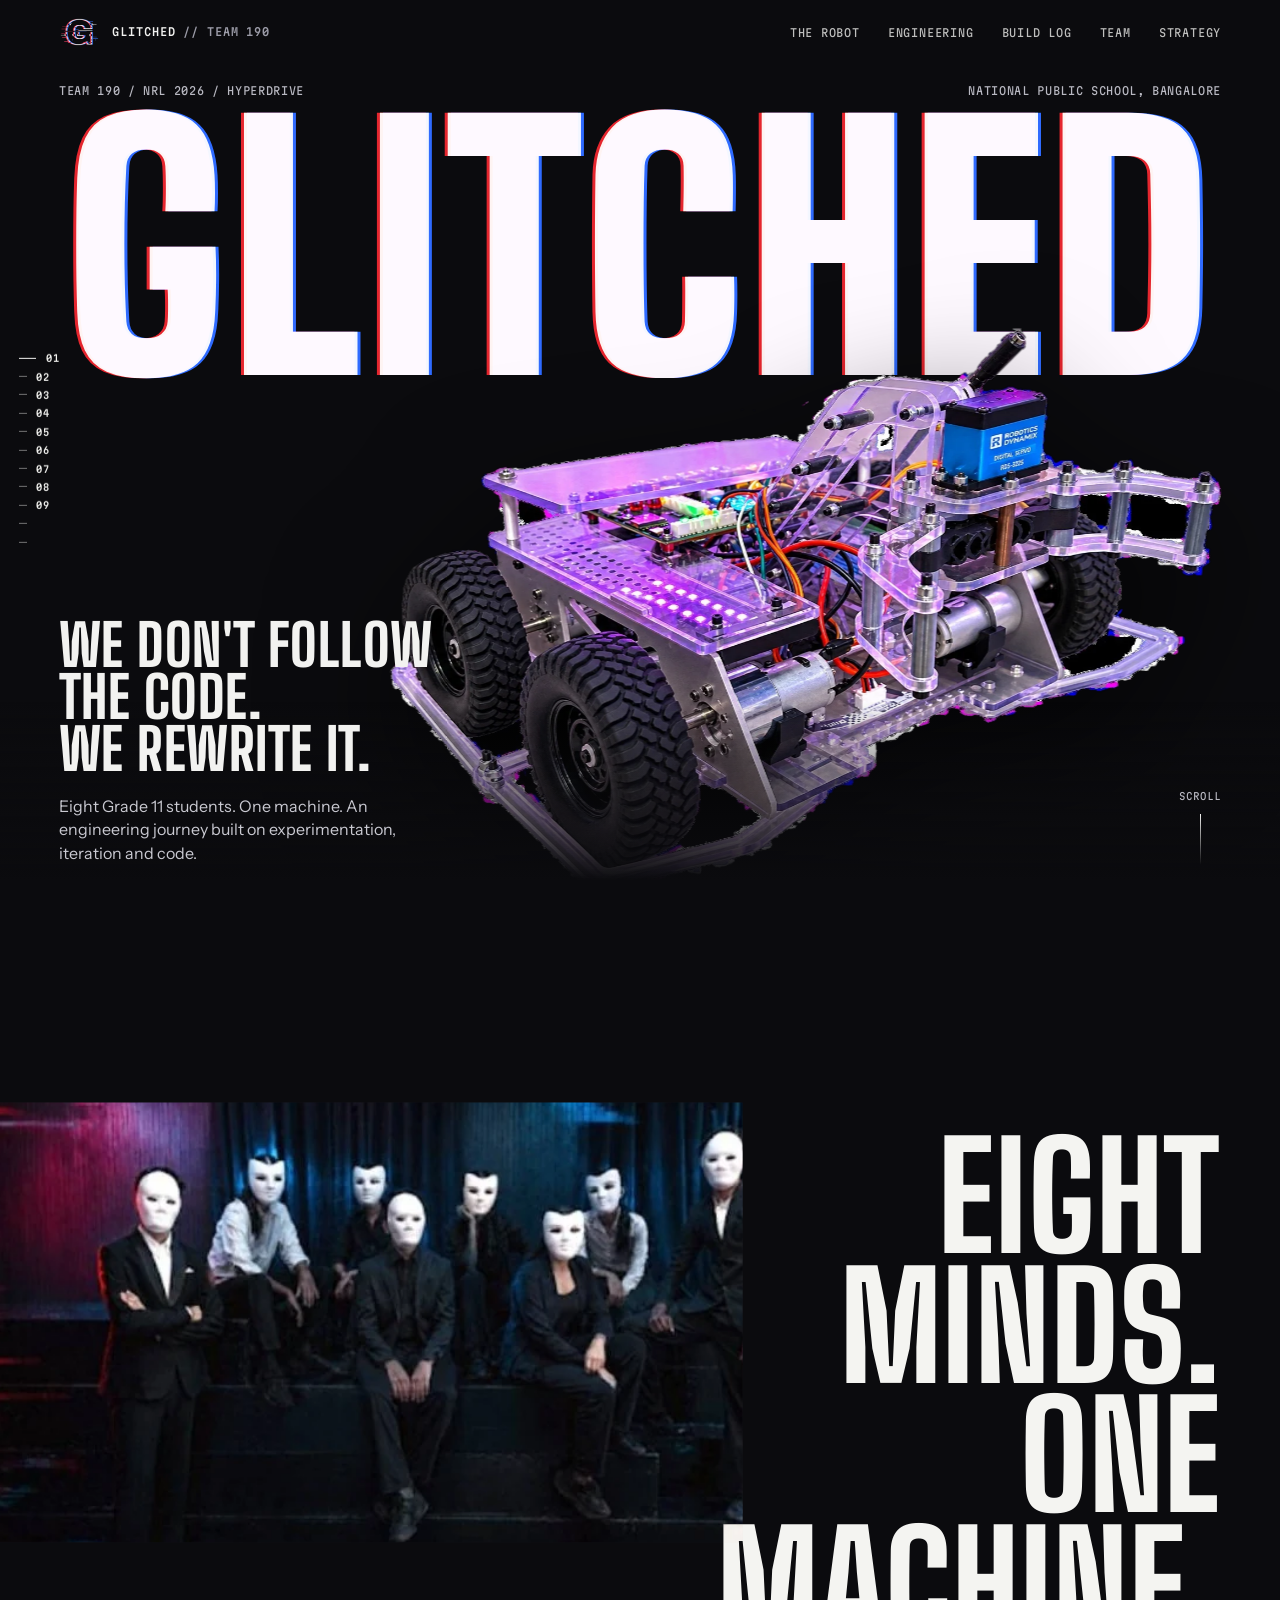
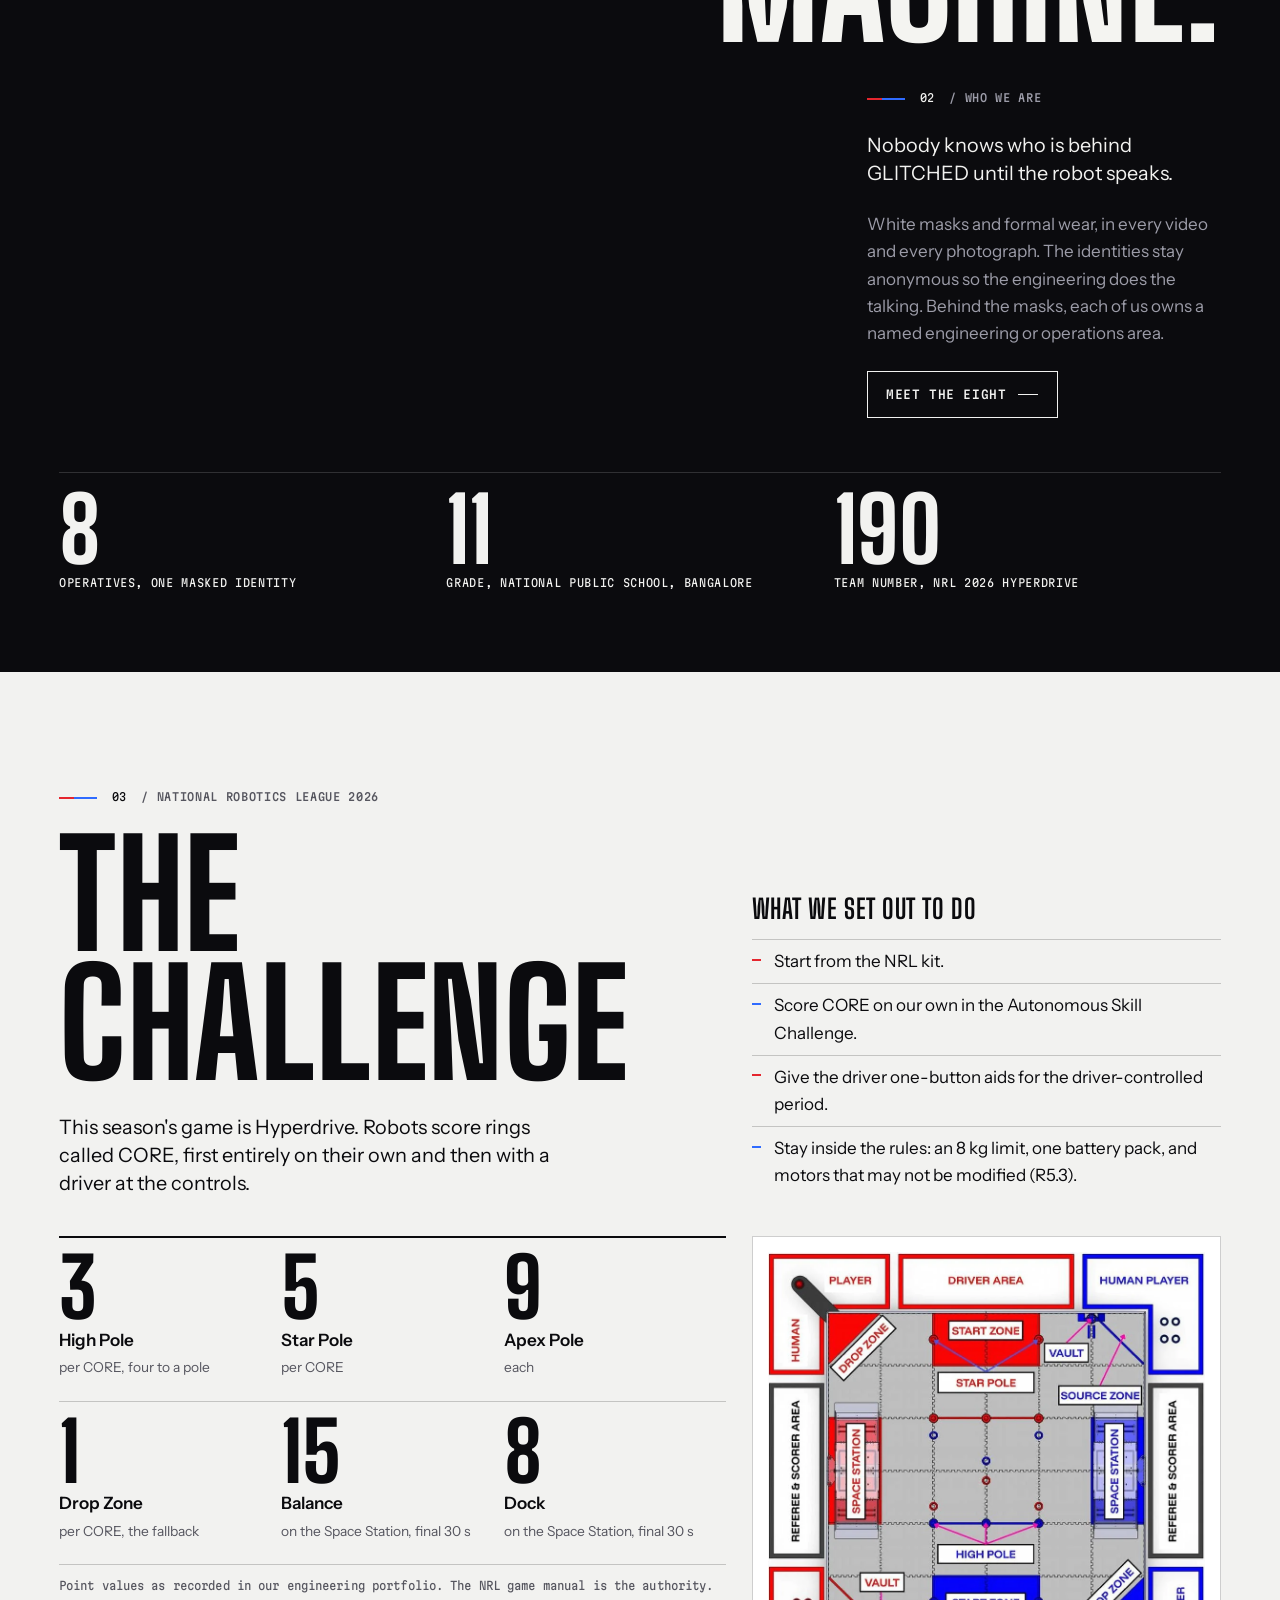
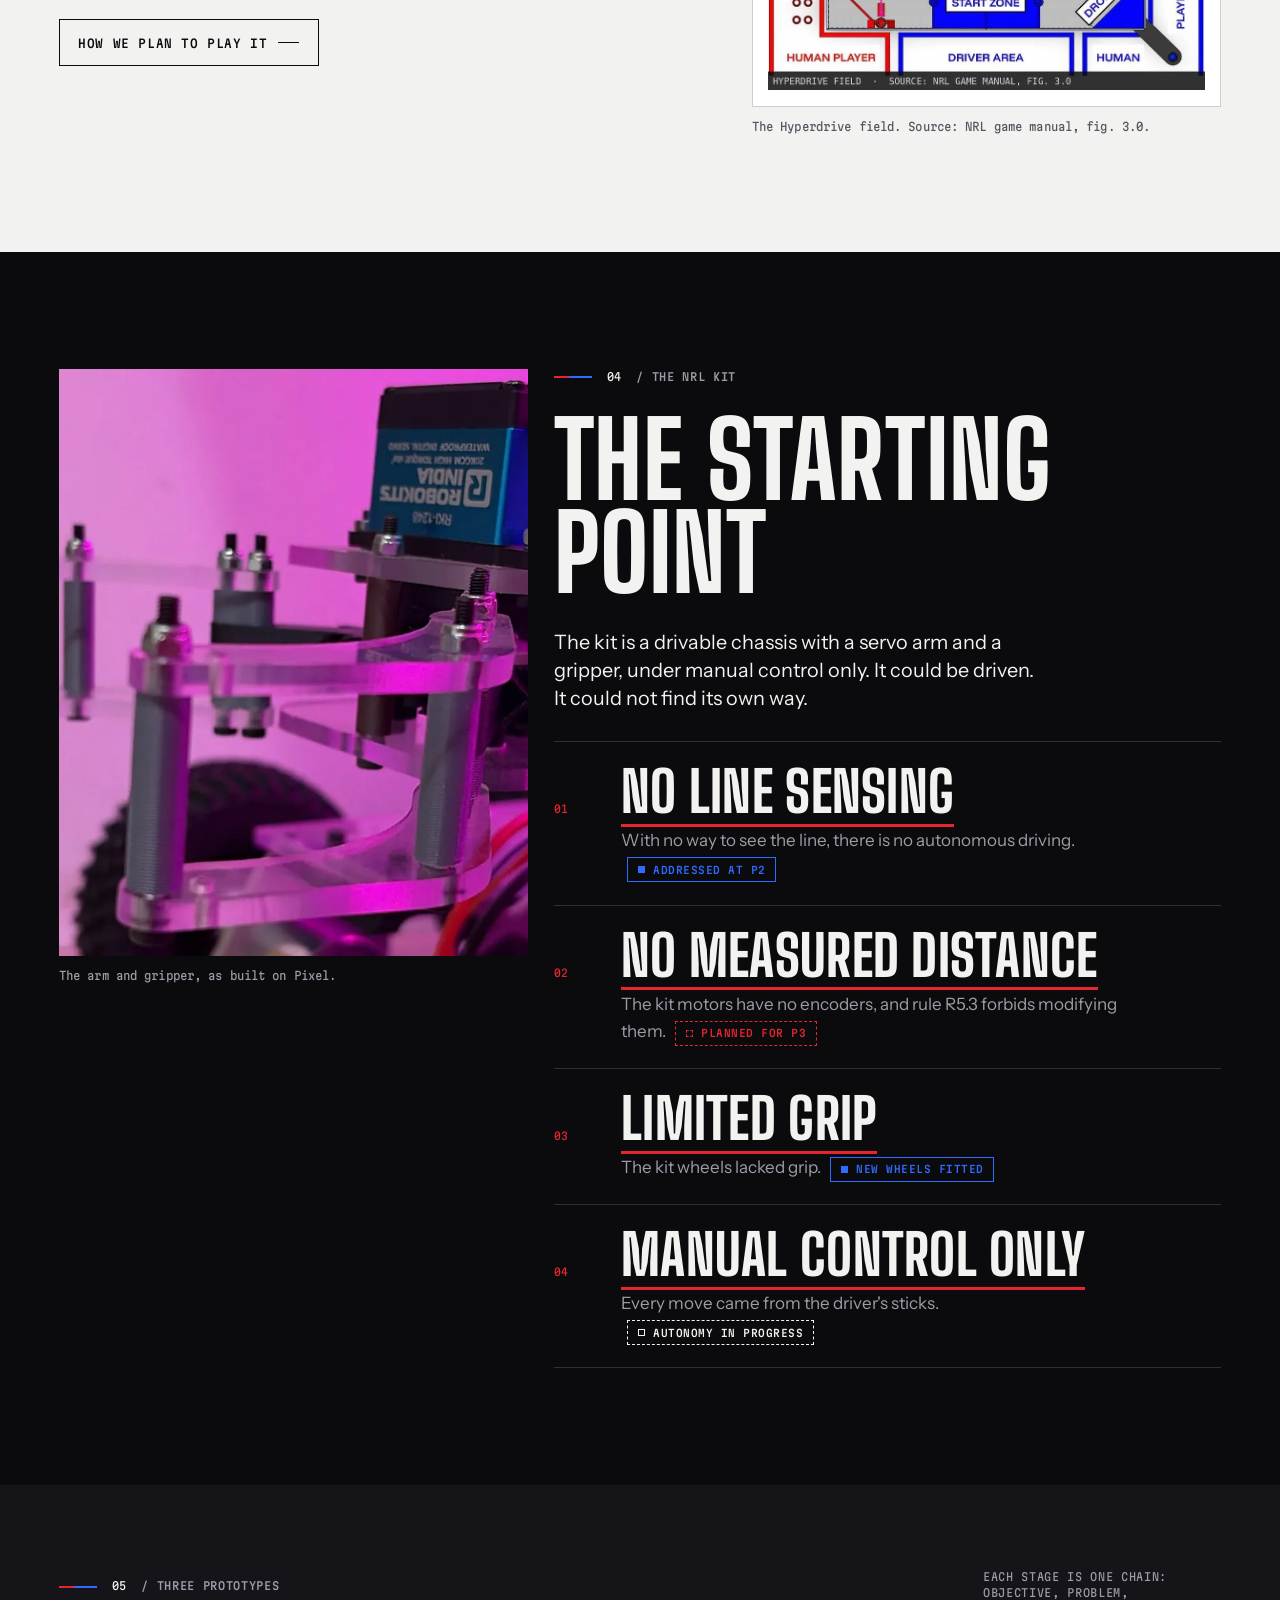
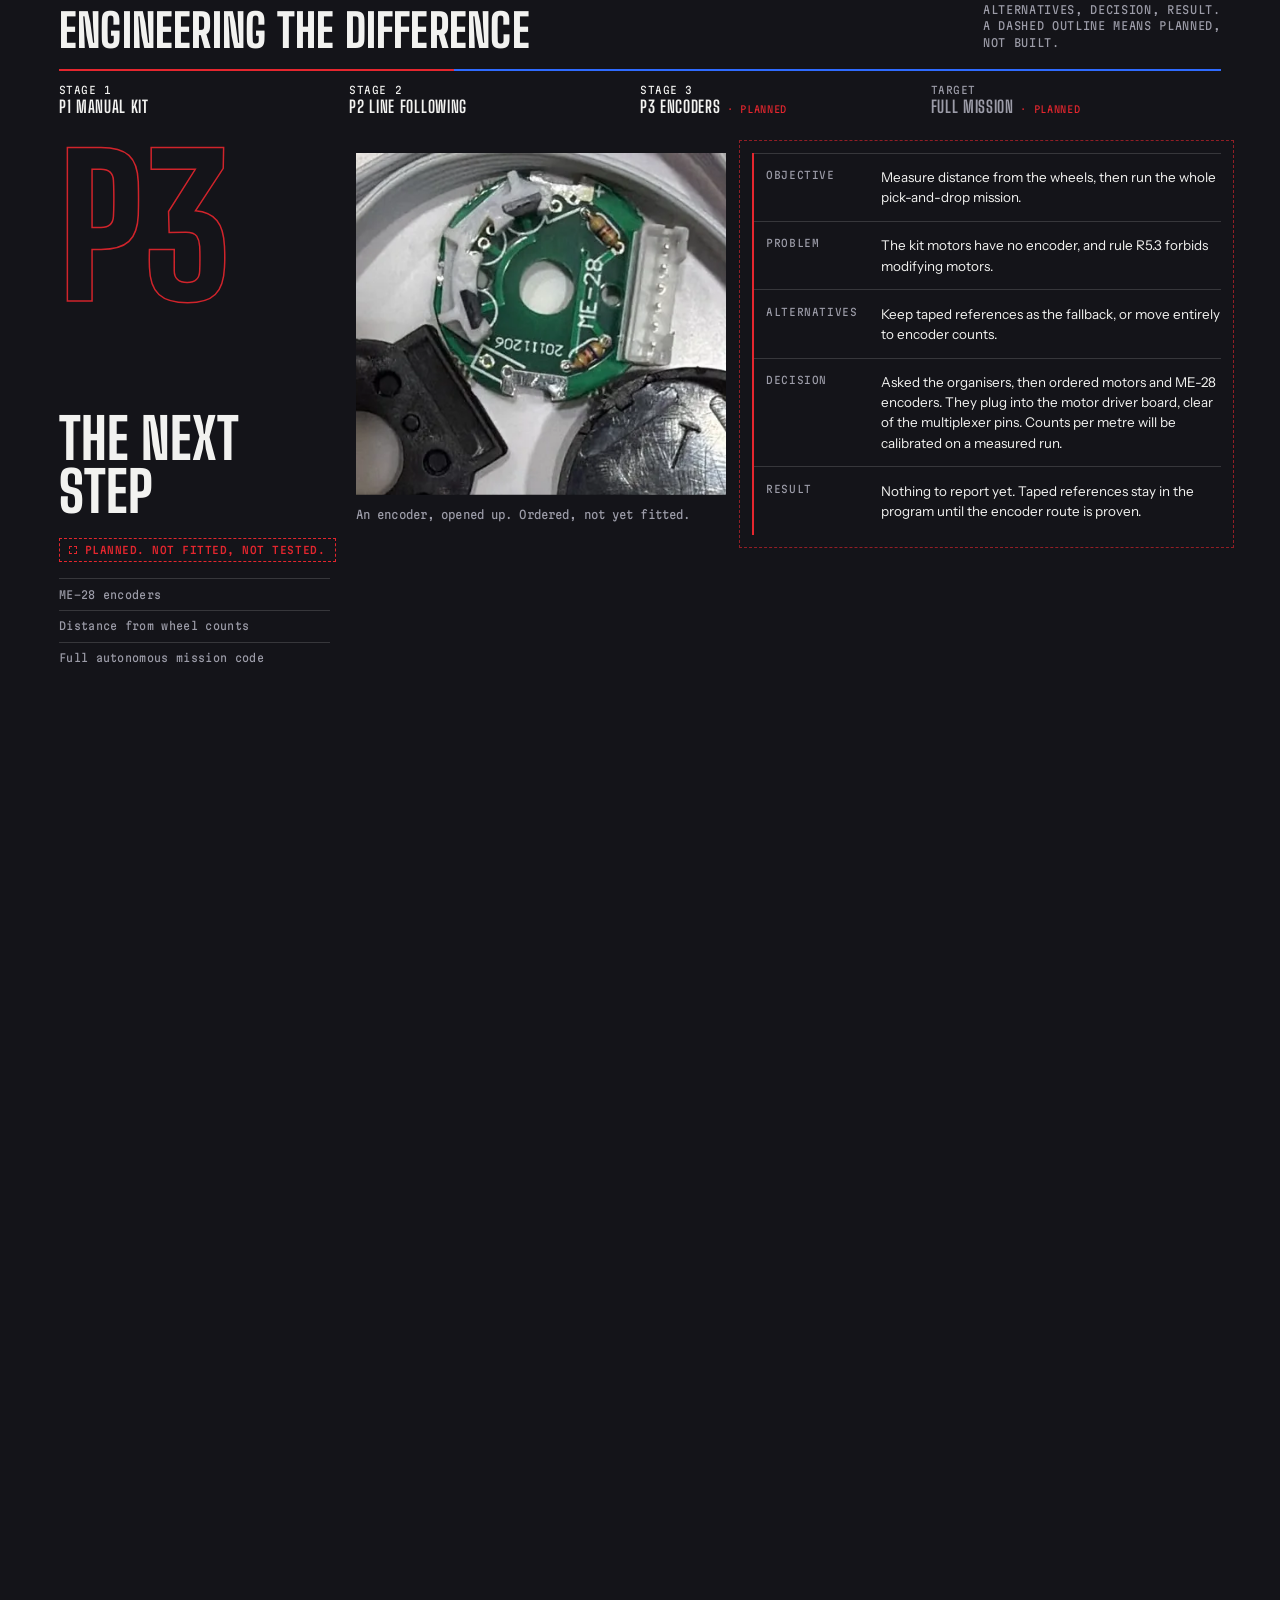
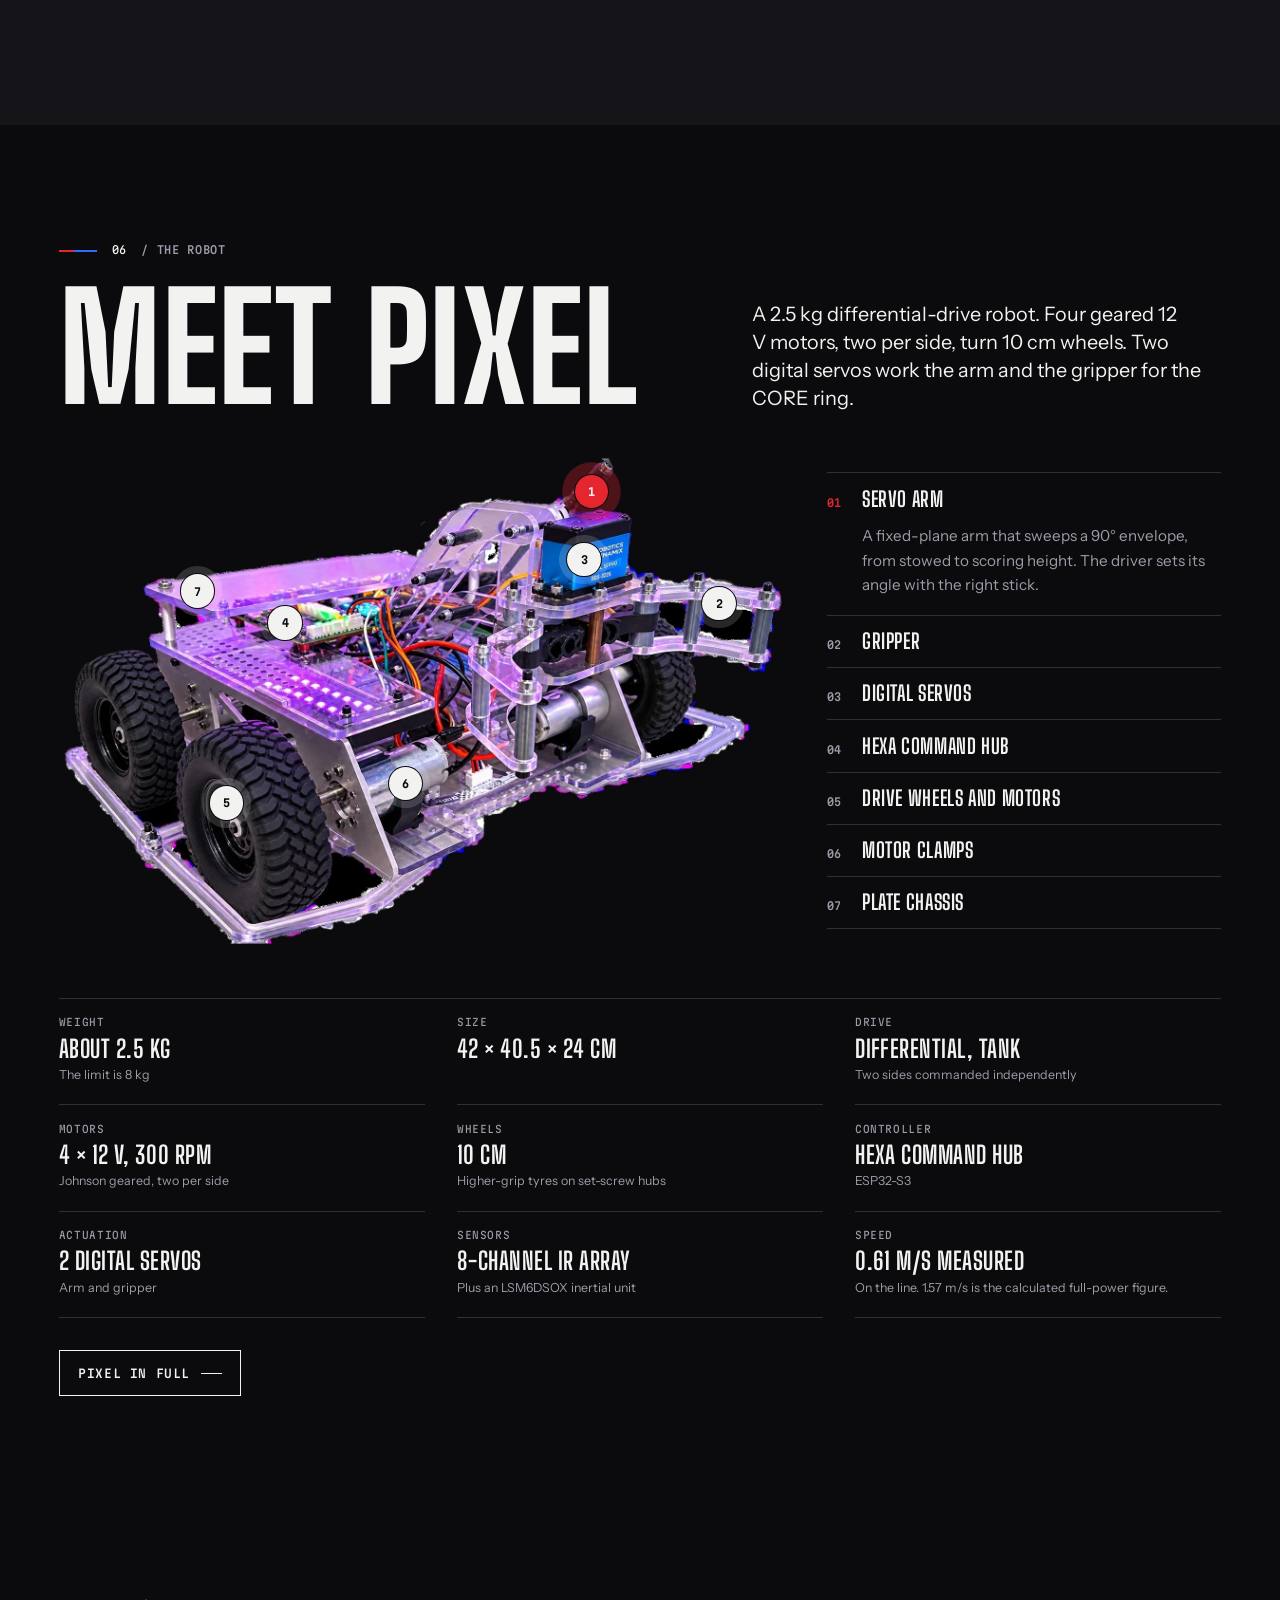
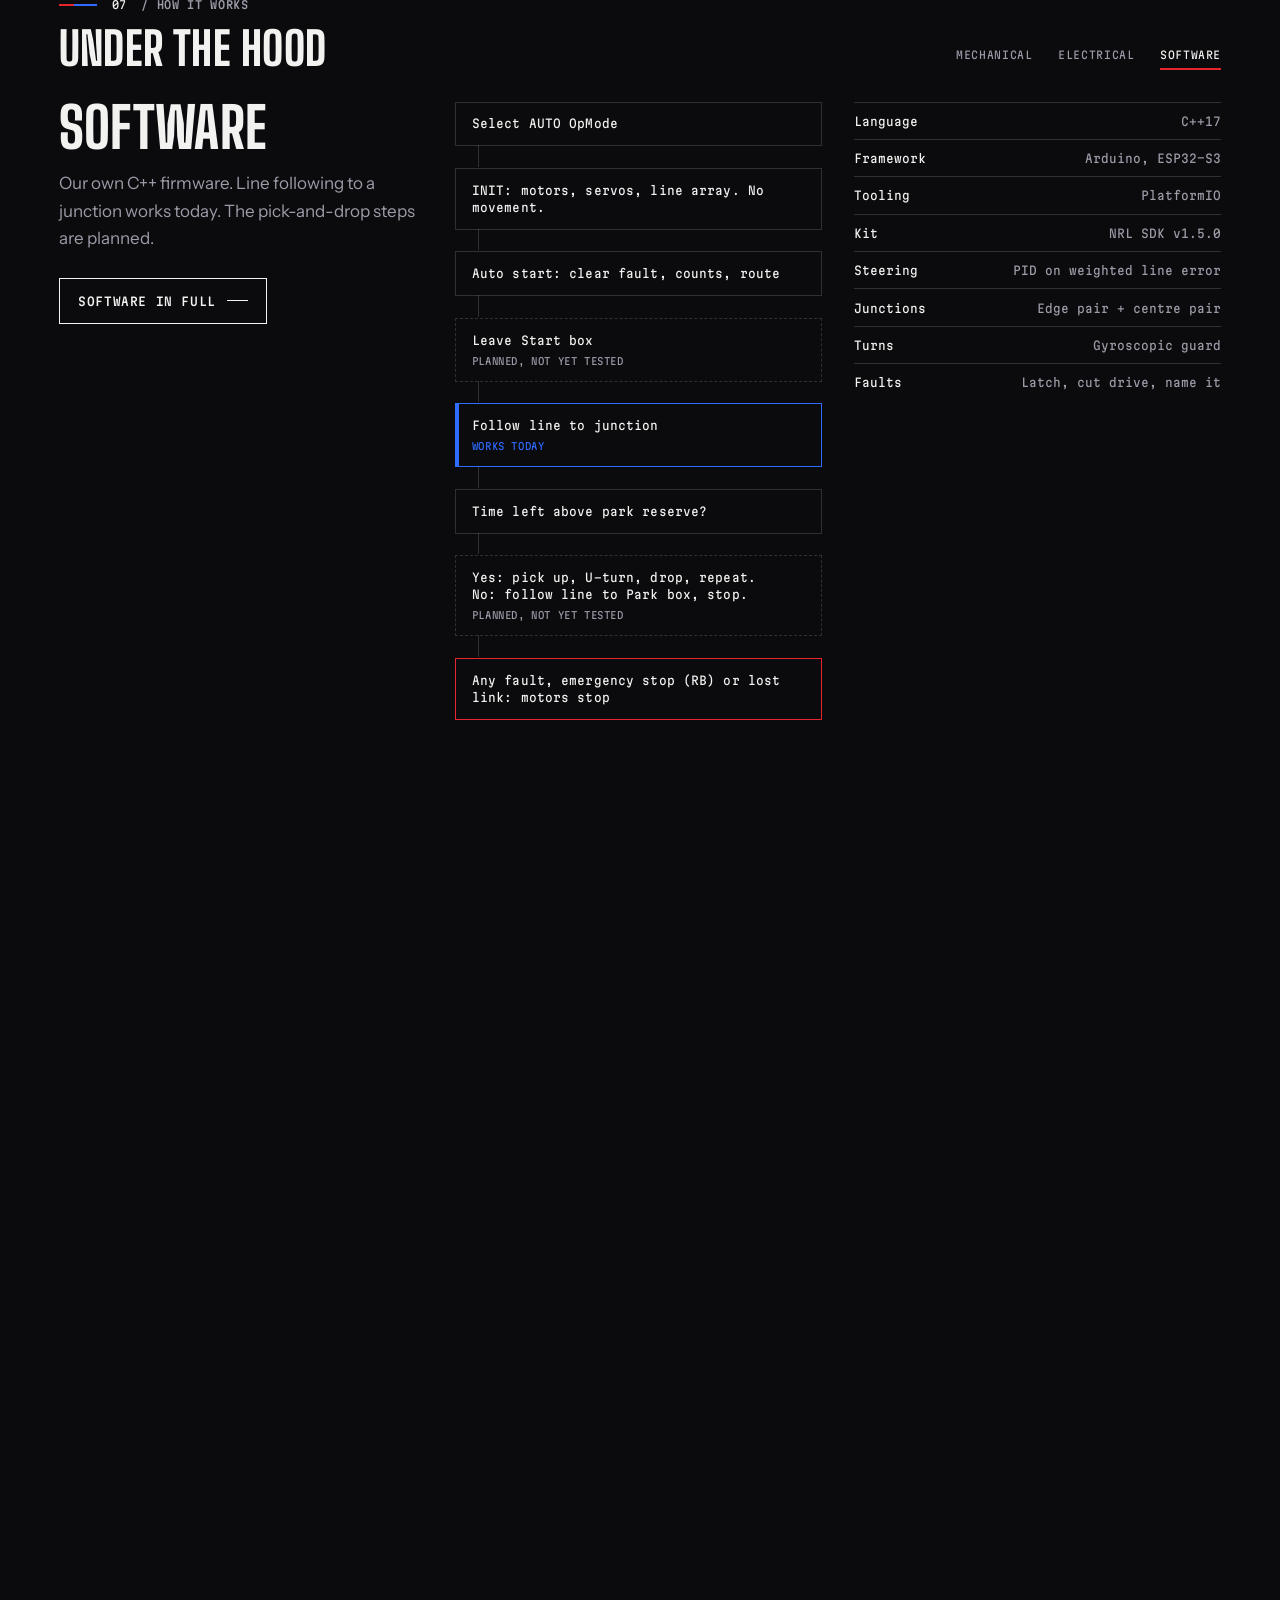
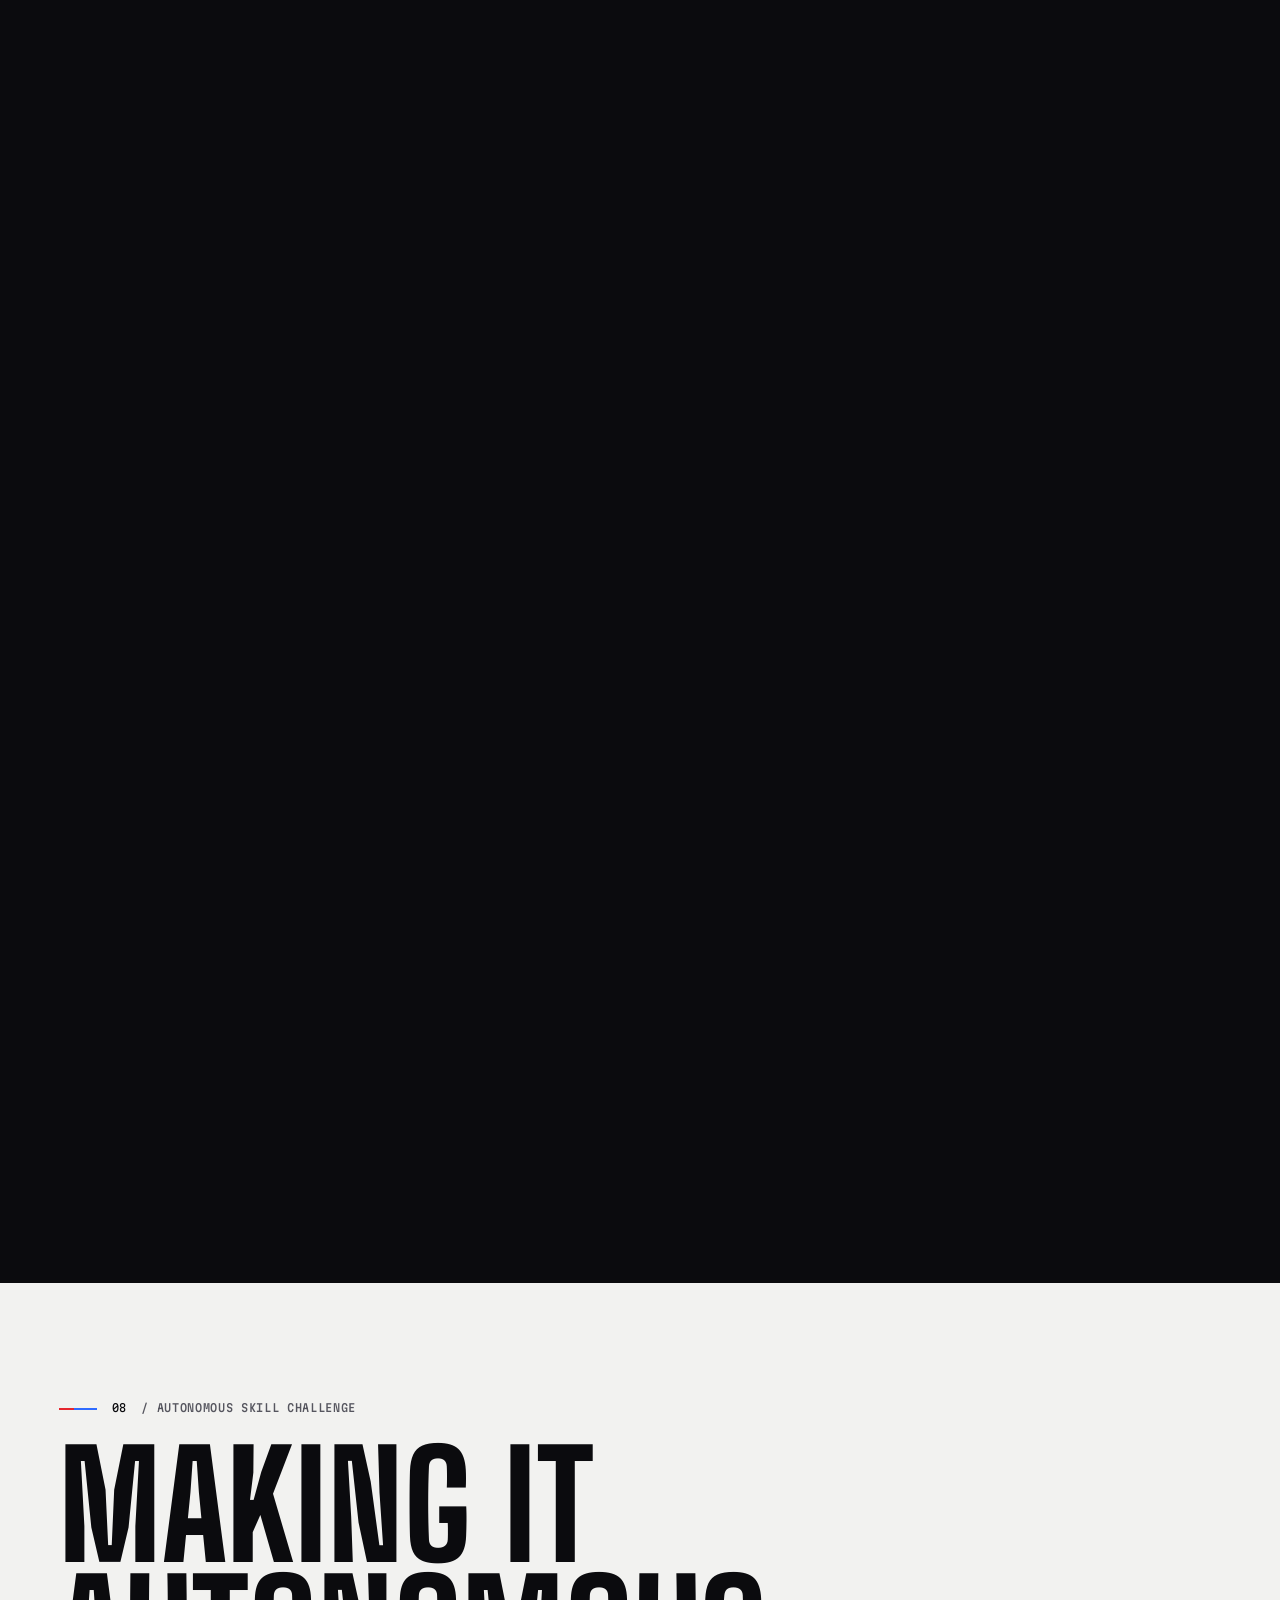
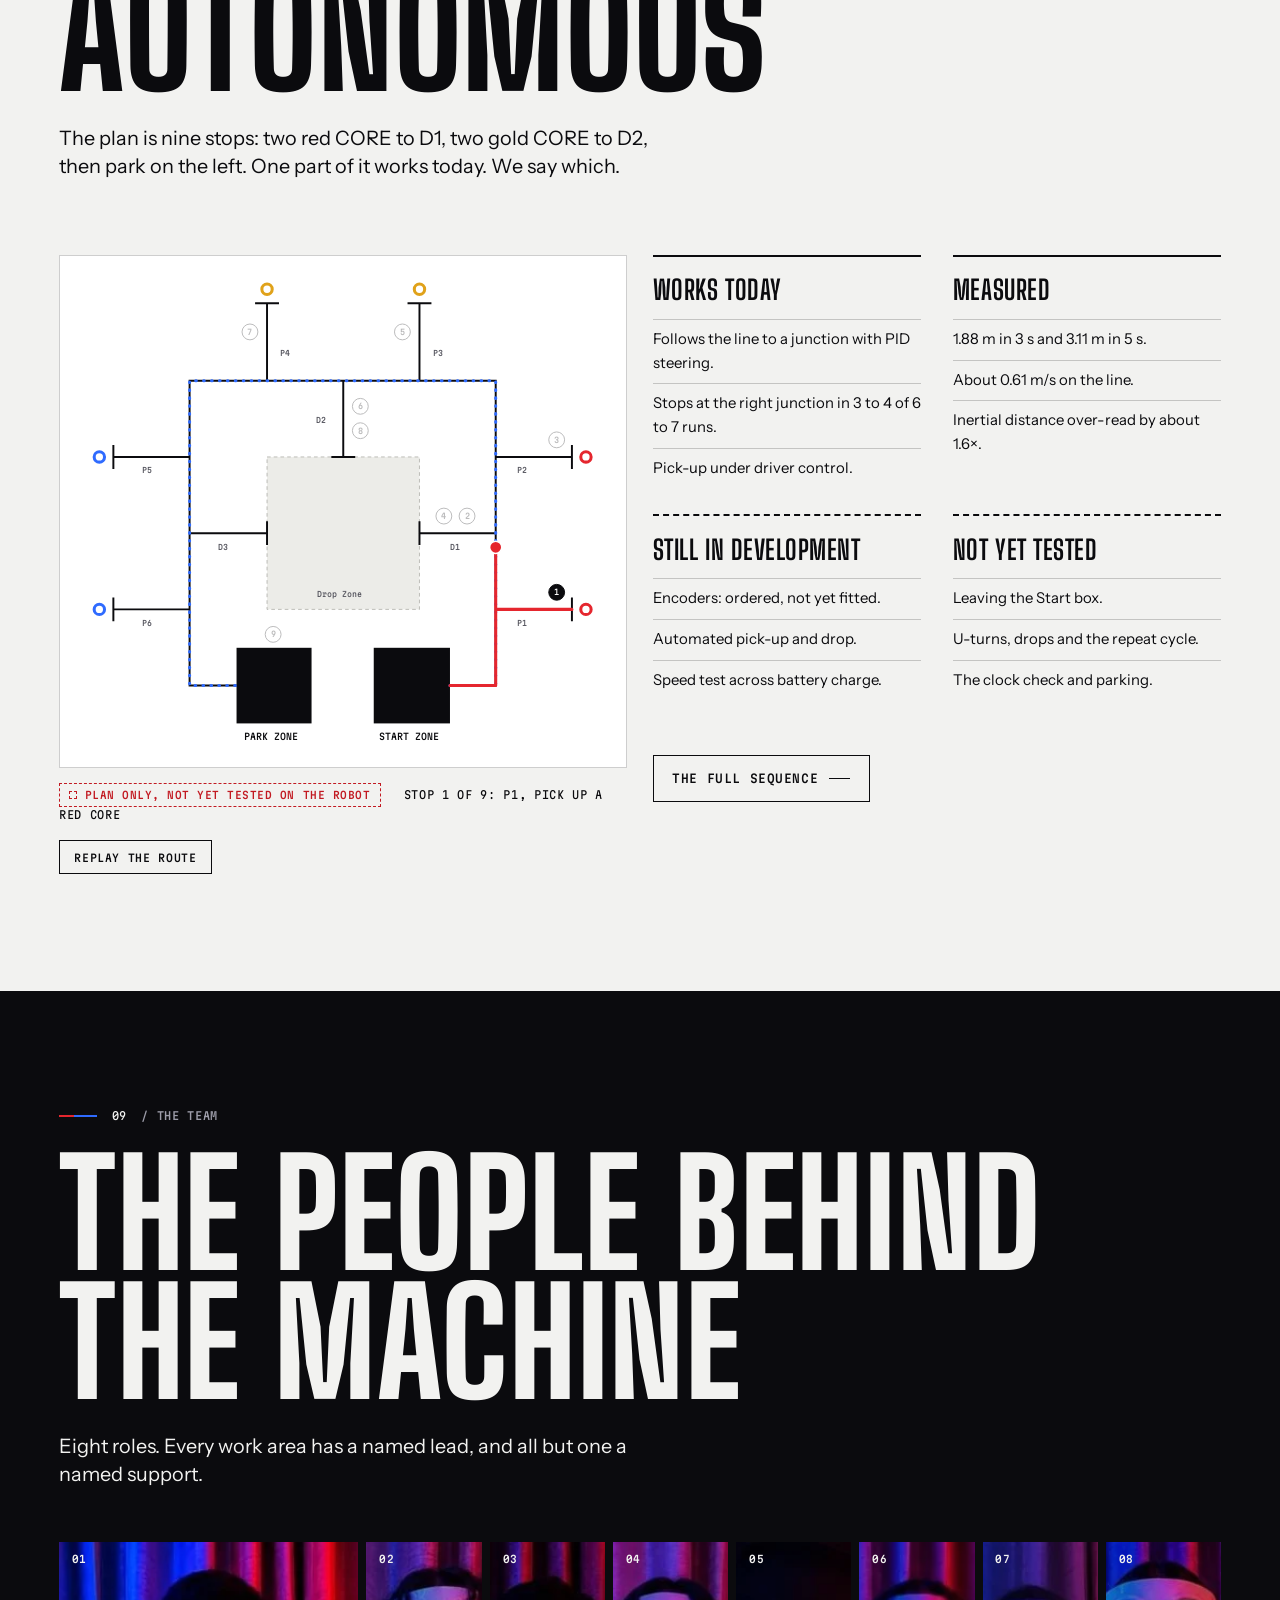
==== commit 978c7d30: "Use ME-28 encoder name, add venue and public contact email Co-Authored-By: Claude Sonnet 5.5 <norepl" ====
--- a/index.html
+++ b/index.html
@@ -161,11 +161,11 @@
       </article>
       <article class="proto-stage" data-planned>
         <p class="num proto-id" aria-hidden="true">P3</p>
-        <div class="proto-title"><h3 class="d3">The next step</h3><p style="margin-bottom:1rem"><span class="st st-planned">Planned. Not fitted, not tested.</span></p><ul class="proto-config"><li>OE-28 encoders</li><li>Distance from wheel counts</li><li>Full autonomous mission code</li></ul></div>
+        <div class="proto-title"><h3 class="d3">The next step</h3><p style="margin-bottom:1rem"><span class="st st-planned">Planned. Not fitted, not tested.</span></p><ul class="proto-config"><li>ME-28 encoders</li><li>Distance from wheel counts</li><li>Full autonomous mission code</li></ul></div>
         <div class="proto-figs">
           <figure><div class="frame"><img src="images/encoder.webp" alt="A small round green encoder circuit board lying beside its opened black housing" width="780" height="400" loading="lazy" decoding="async"></div><figcaption class="cap">An encoder, opened up. Ordered, not yet fitted.</figcaption></figure>
         </div>
-        <dl class="proto-chain"><div><dt>Objective</dt><dd>Measure distance from the wheels, then run the whole pick-and-drop mission.</dd></div><div><dt>Problem</dt><dd>The kit motors have no encoder, and rule R5.3 forbids modifying motors.</dd></div><div><dt>Alternatives</dt><dd>Keep taped references as the fallback, or move entirely to encoder counts.</dd></div><div><dt>Decision</dt><dd>Asked the organisers, then ordered motors and OE-28 encoders. They plug into the motor driver board, clear of the multiplexer pins. Counts per metre will be calibrated on a measured run.</dd></div><div><dt>Result</dt><dd>Nothing to report yet. Taped references stay in the program until the encoder route is proven.</dd></div></dl>
+        <dl class="proto-chain"><div><dt>Objective</dt><dd>Measure distance from the wheels, then run the whole pick-and-drop mission.</dd></div><div><dt>Problem</dt><dd>The kit motors have no encoder, and rule R5.3 forbids modifying motors.</dd></div><div><dt>Alternatives</dt><dd>Keep taped references as the fallback, or move entirely to encoder counts.</dd></div><div><dt>Decision</dt><dd>Asked the organisers, then ordered motors and ME-28 encoders. They plug into the motor driver board, clear of the multiplexer pins. Counts per metre will be calibrated on a measured run.</dd></div><div><dt>Result</dt><dd>Nothing to report yet. Taped references stay in the program until the encoder route is proven.</dd></div></dl>
       </article>
     </div>
   </div>
@@ -376,6 +376,7 @@
   </div>
   <div class="stack" style="--gap:2.5rem">
     <dl class="credits" id="credits" aria-label="Who leads what"></dl>
+    <p class="end-meta">Hyperdrive venue: Amazon Center Bagmane, Bangalore<br><a class="link" href="mailto:home.smart010203@gmail.com">home.smart010203@gmail.com</a></p>
     <div class="end-links"><a class="link" href="robot.html">The robot</a><a class="link" href="build-log.html">Build log</a><a class="link" href="team.html">Team</a></div>
   </div>
 </section>
@@ -383,8 +384,8 @@
 </main>
 <!-- Footer: keep this block identical on every page -->
 <footer class="foot"><div class="foot-row">
-  <p>Glitched // Team 190<br>National Public School, Bangalore<br>National Robotics League 2026, Hyperdrive</p>
-  <nav aria-label="Elsewhere"><a href="https://www.instagram.com/_glitch_d/" rel="noopener">Instagram @_glitch_d</a><a href="https://www.youtube.com/@Glitched_NRL-190" rel="noopener">YouTube @Glitched_NRL-190</a></nav>
+  <p>Glitched // Team 190<br>National Public School, Bangalore<br>National Robotics League 2026, Hyperdrive<br>Venue: Amazon Center Bagmane, Bangalore</p>
+  <nav aria-label="Elsewhere"><a href="mailto:home.smart010203@gmail.com">home.smart010203@gmail.com</a><a href="https://www.instagram.com/_glitch_d/" rel="noopener">Instagram @_glitch_d</a><a href="https://www.youtube.com/@Glitched_NRL-190" rel="noopener">YouTube @Glitched_NRL-190</a></nav>
 </div></footer>
 <script src="js/team.js"></script>
 <script src="js/home.js"></script>
--- a/css/site.css
+++ b/css/site.css
@@ -406,6 +406,8 @@
 .credits{display:grid;grid-template-columns:repeat(auto-fit,minmax(min(100%,11rem),1fr));gap:1.4rem 2rem;max-width:68rem;margin-inline:auto;text-align:center}
 .credits dt{font:400 .6rem var(--mono);letter-spacing:.08em;text-transform:uppercase;color:var(--mute)}
 .credits dd{font:700 1.05rem/1.2 var(--display);letter-spacing:.06em;text-transform:uppercase;margin-top:.25rem}
+.end-meta{margin-top:1.8rem;text-align:center;font:400 .95rem/1.7 var(--sans);color:inherit}
+.end-meta .link{margin-top:.6rem}
 .end-links{display:flex;justify-content:center;gap:.8rem;flex-wrap:wrap}
 
 /* ---------- 8. inner pages ---------- */
